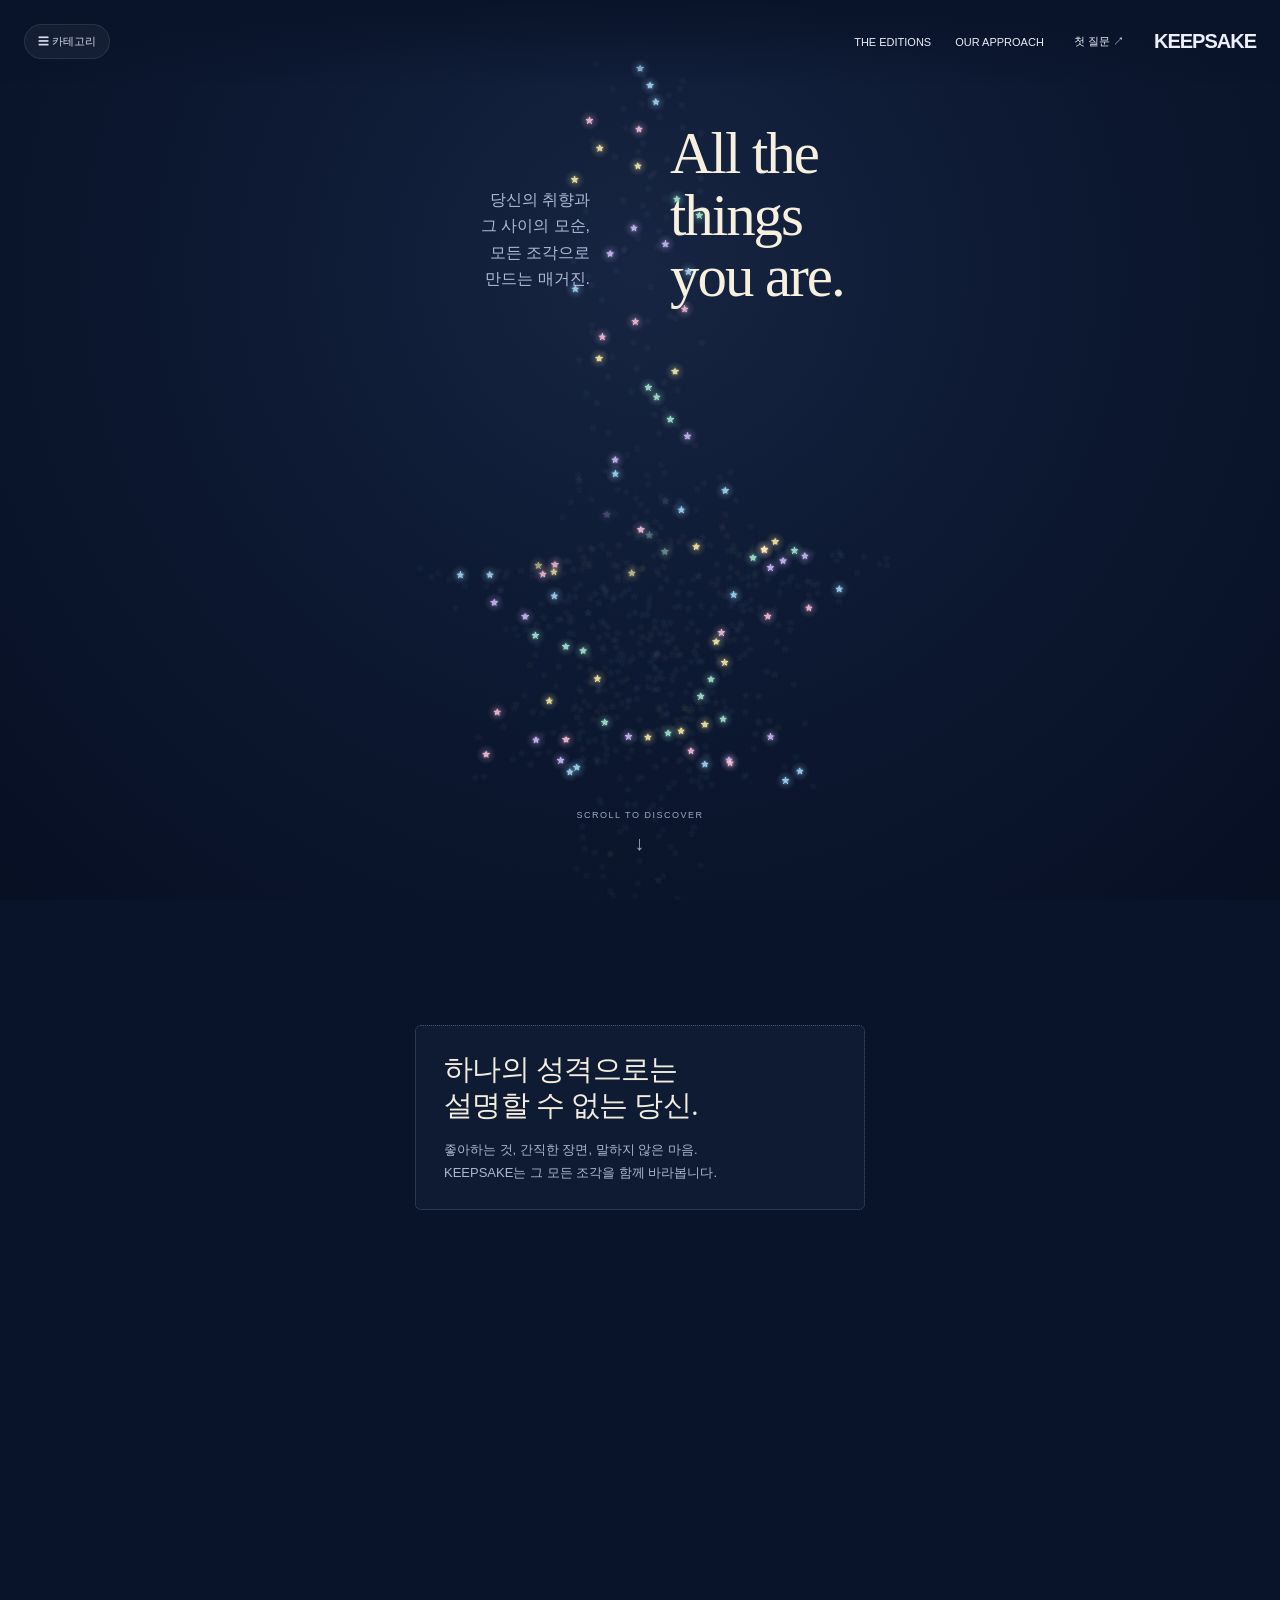
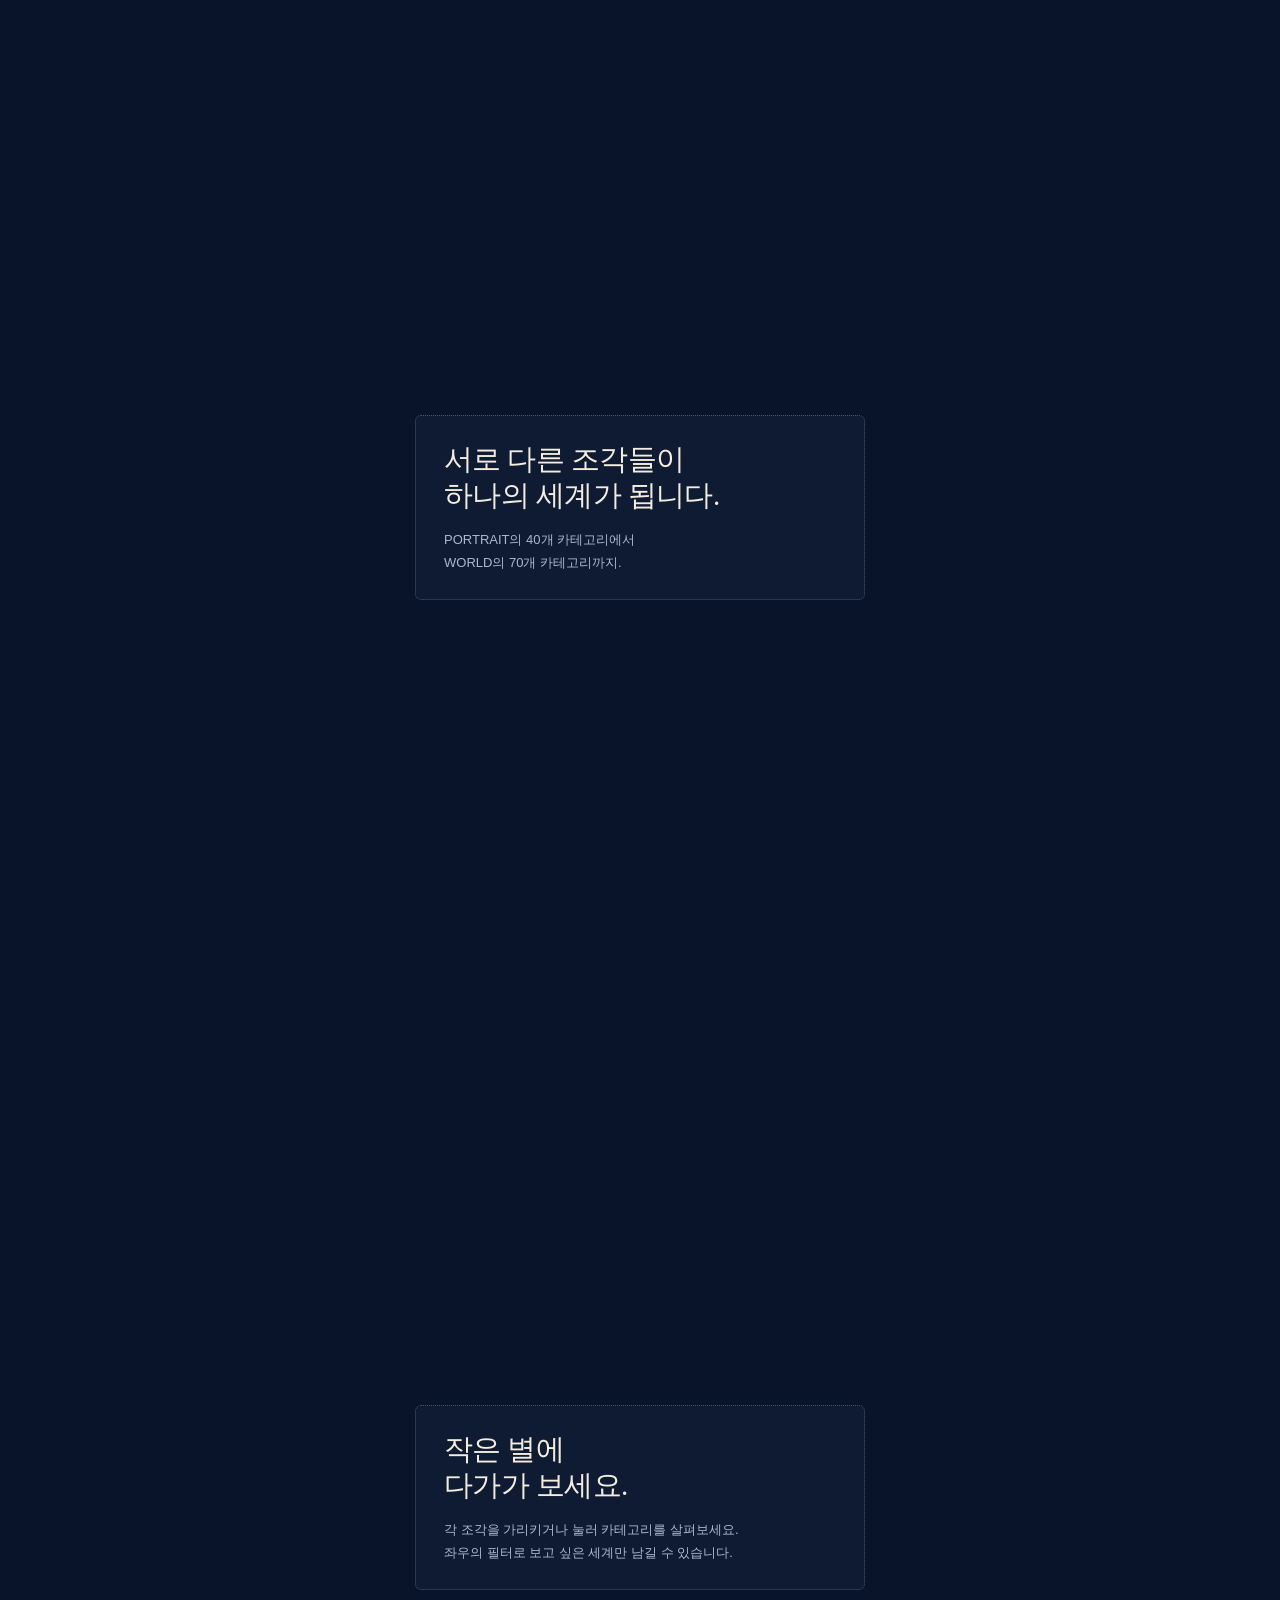
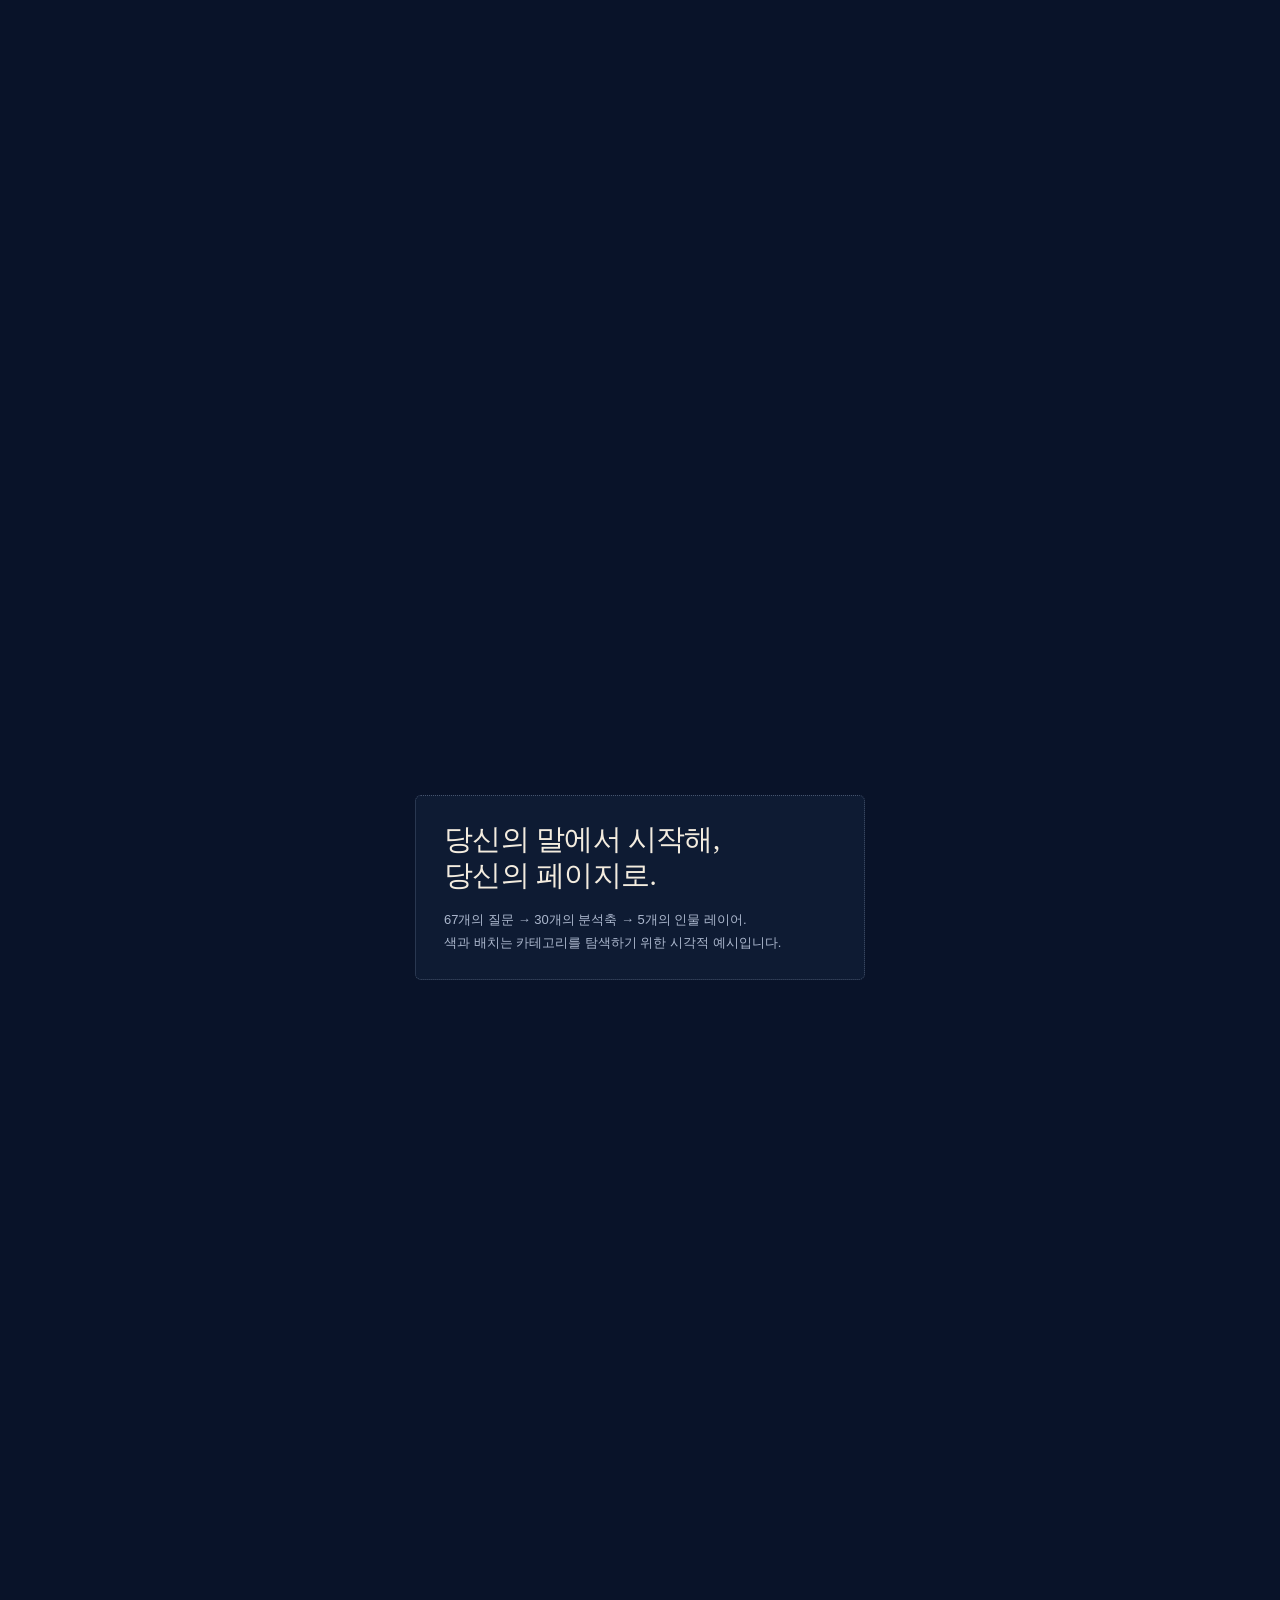
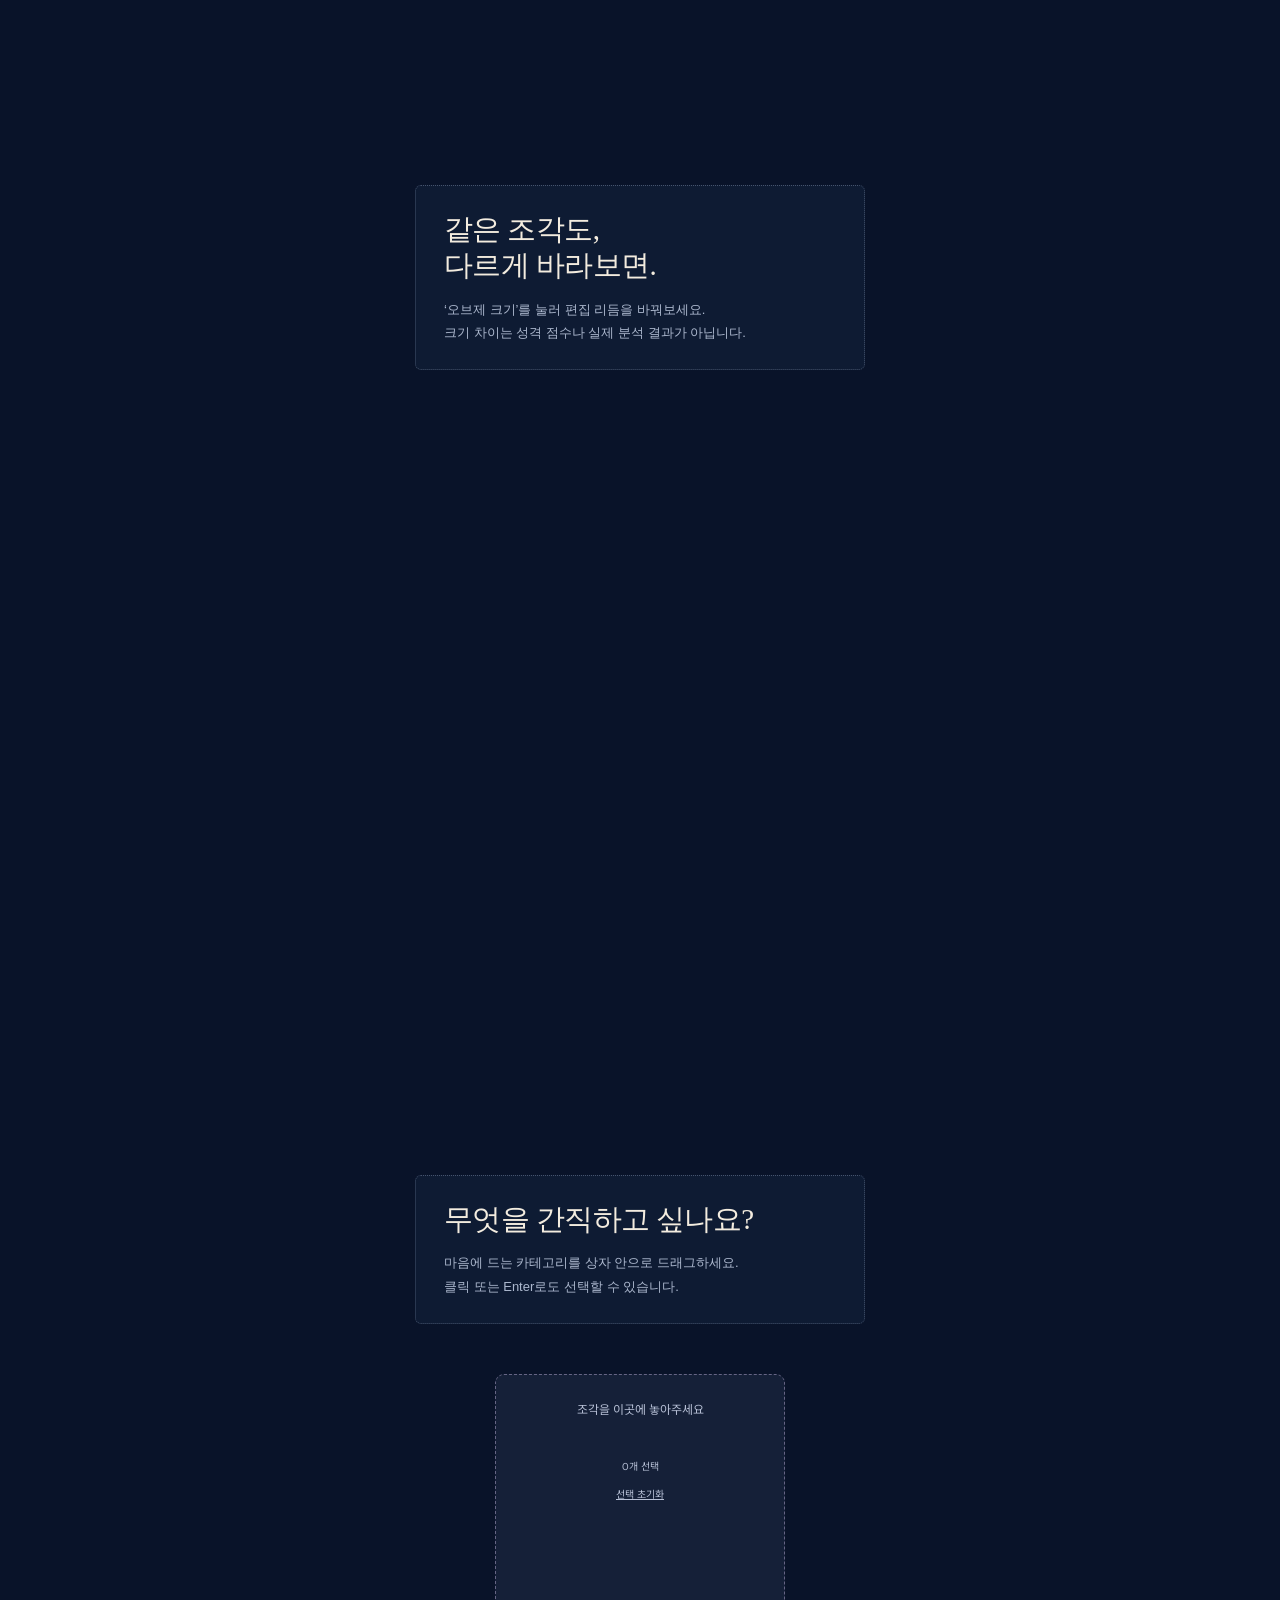
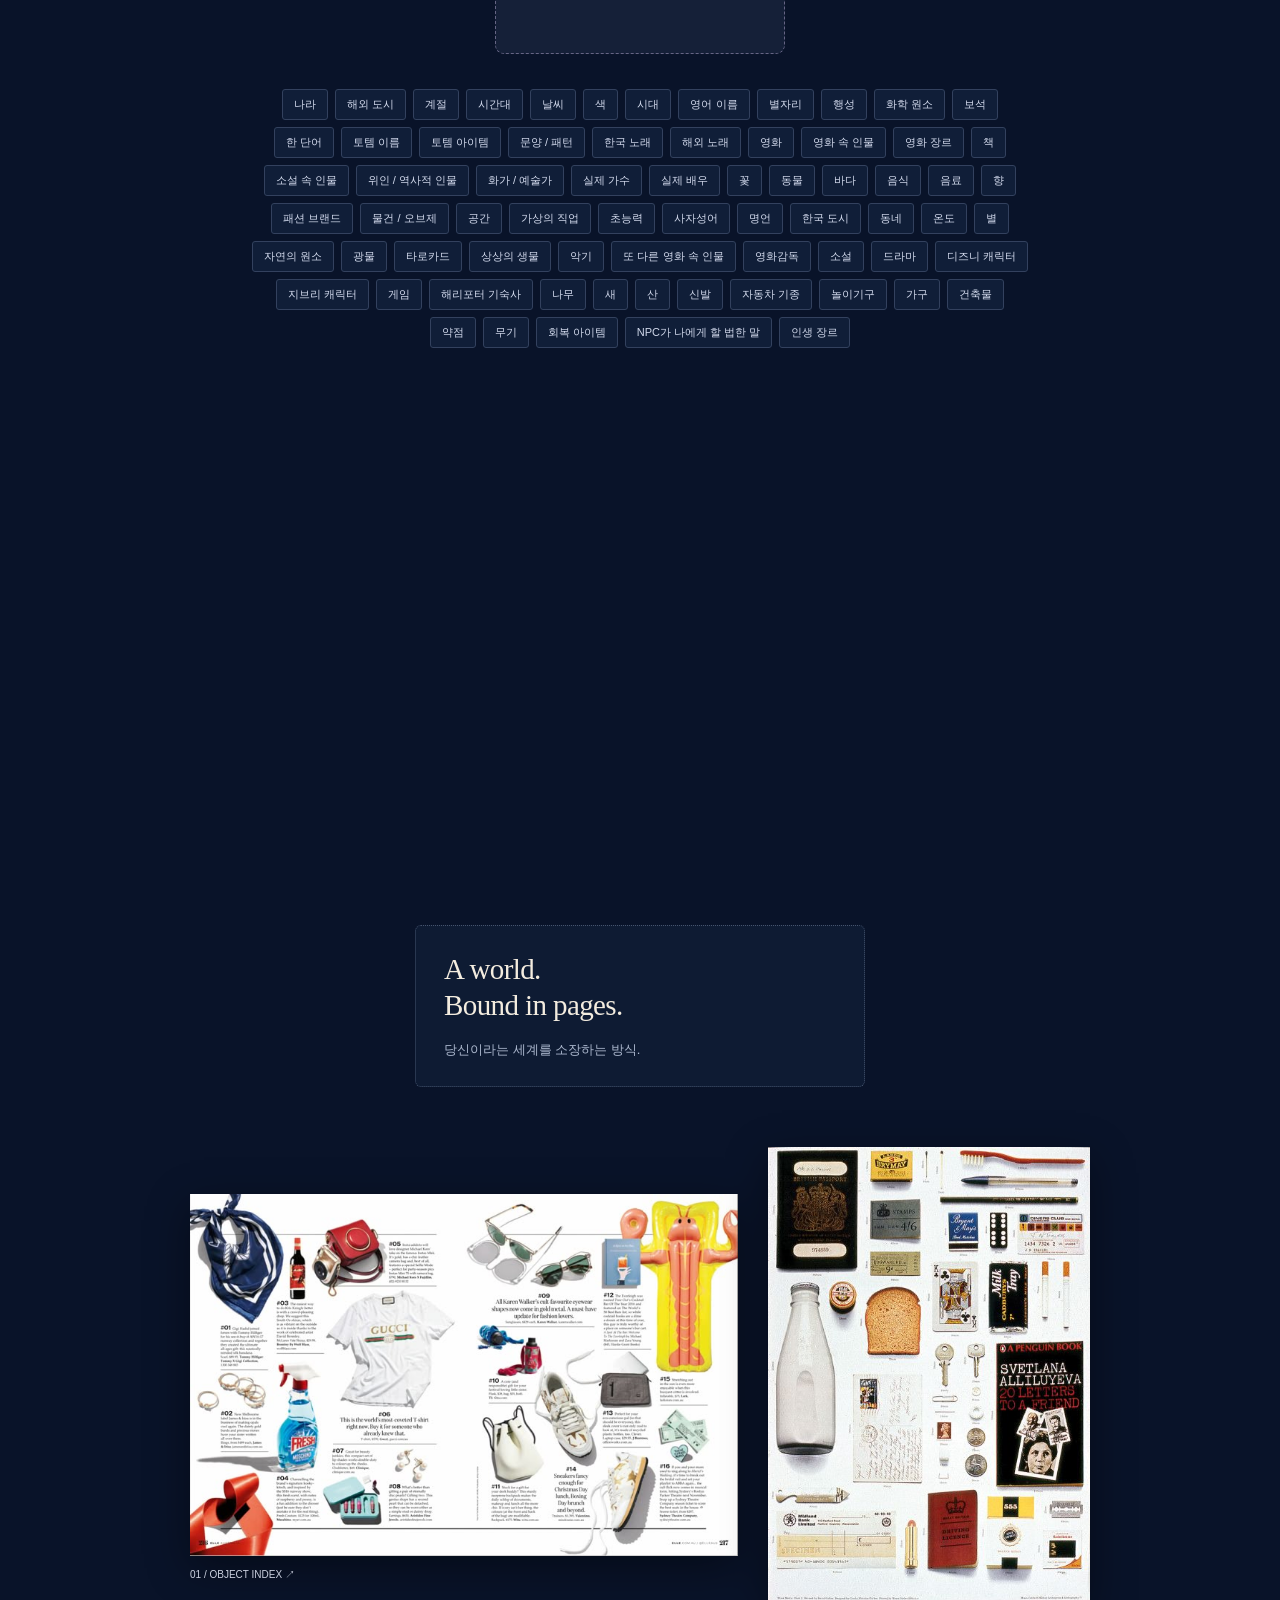
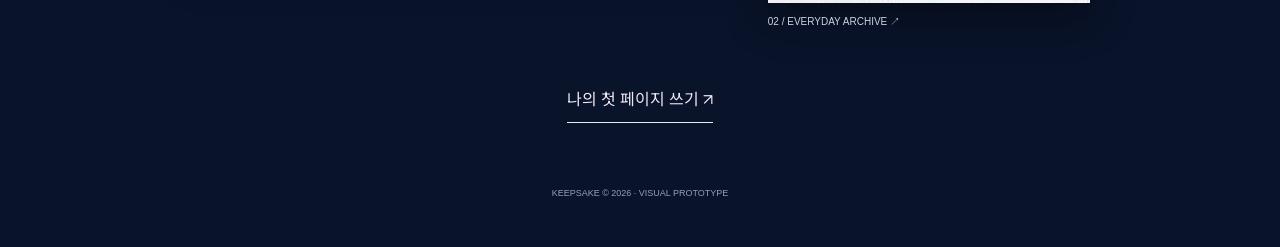
==== index.html @ 102f48be "Restore size toggle for compact star silhouettes" ====
<!doctype html><html lang="ko"><head><meta charset="utf-8"><meta name="viewport" content="width=device-width,initial-scale=1"><title>KEEPSAKE — All the things you are.</title><meta name="description" content="70개의 카테고리, 당신이라는 하나의 세계. KEEPSAKE 개인 매거진."><link rel="stylesheet" href="style.css"><link rel="stylesheet" href="spread.css"><link rel="stylesheet" href="home.css"><link rel="stylesheet" href="archive-menu.css?v=1"><link rel="stylesheet" href="packaging.css?v=demo5"><link rel="stylesheet" href="night-sky.css?v=pastel-space2"></head><body><a class="skip" href="#main">본문으로 이동</a>
<canvas id="world-canvas" aria-label="스크롤에 따라 재배열되는 KEEPSAKE 카테고리 시각화" tabindex="0"></canvas>
<header class="world-nav"><button id="archive-open" aria-haspopup="dialog">☰ 카테고리</button><nav aria-label="메인"><a href="#editions">THE EDITIONS</a><a href="#about">OUR APPROACH</a><button data-question>첫 질문 ↗</button><a class="wordmark" href="#main">KEEPSAKE</a></nav></header>
<main id="main" class="world-story">
<section class="story-step world-intro"><div class="intro-pair"><p>당신의 취향과<br>그 사이의 모순,<br>모든 조각으로<br>만드는 매거진.</p><h1>All the<br>things<br>you are.</h1></div><a href="#about" class="scroll-cue">SCROLL TO DISCOVER <span>↓</span></a></section>
<section id="about" class="story-step"><div class="story-copy"><h2>하나의 성격으로는<br>설명할 수 없는 당신.</h2><p>좋아하는 것, 간직한 장면, 말하지 않은 마음.<br>KEEPSAKE는 그 모든 조각을 함께 바라봅니다.</p></div></section>
<section class="story-step"><div class="story-copy"><h2>서로 다른 조각들이<br>하나의 세계가 됩니다.</h2><p>PORTRAIT의 40개 카테고리에서<br>WORLD의 70개 카테고리까지.</p></div></section>
<section class="story-step"><div class="story-copy"><h2>작은 별에<br>다가가 보세요.</h2><p>각 조각을 가리키거나 눌러 카테고리를 살펴보세요.<br>좌우의 필터로 보고 싶은 세계만 남길 수 있습니다.</p></div></section>
<section class="story-step"><div class="story-copy"><h2>당신의 말에서 시작해,<br>당신의 페이지로.</h2><p>67개의 질문 → 30개의 분석축 → 5개의 인물 레이어.<br>색과 배치는 카테고리를 탐색하기 위한 시각적 예시입니다.</p></div></section>
<section class="story-step"><div class="story-copy"><h2>같은 조각도,<br>다르게 바라보면.</h2><p>‘오브제 크기’를 눌러 편집 리듬을 바꿔보세요.<br>크기 차이는 성격 점수나 실제 분석 결과가 아닙니다.</p></div></section>
<section class="story-step selection-step"><div class="story-copy"><h2>무엇을 간직하고 싶나요?</h2><p>마음에 드는 카테고리를 상자 안으로 드래그하세요.<br>클릭 또는 Enter로도 선택할 수 있습니다.</p></div><div id="keep-zone" tabindex="0" aria-label="간직할 카테고리"><span>조각을 이곳에 놓아주세요</span><div id="kept-items"></div><small id="keep-count" aria-live="polite">0개 선택</small><button id="clear-kept">선택 초기화</button></div><div id="category-chips" aria-label="전체 카테고리 선택"></div></section>
<section class="story-step edition-step" id="editions"><div class="story-copy"><h2>A world.<br>Bound in pages.</h2><p>당신이라는 세계를 소장하는 방식.</p></div><div class="world-editions"><a href="spread.html"><img src="assets/reference-spread.jpg" alt="Object Index 양면 매거진"><span>01 / OBJECT INDEX ↗</span></a><a href="spread.html#single"><img src="assets/reference-page.jpg" alt="Everyday Archive 단면 매거진"><span>02 / EVERYDAY ARCHIVE ↗</span></a></div><button class="world-cta" data-question>나의 첫 페이지 쓰기 ↗</button><p class="world-foot">KEEPSAKE © 2026 · VISUAL PROTOTYPE</p></section>
</main>
<aside class="world-legend left"><label><input id="scale-dots" type="checkbox"> 오브제 크기</label><label><input type="checkbox" data-tier="PORTRAIT" checked><i style="--ink:#8181ef"></i> PORTRAIT <span>40</span></label><details><summary>이 세계에 대하여</summary><p>기존 70개 카테고리를 그대로 사용한 탐색 화면입니다. 별들은 카테고리의 시각적 조각이며, 실제 분석 결과나 사용자 통계가 아닙니다. 선택은 이 브라우저에만 저장됩니다.</p></details></aside>
<aside class="world-legend right"><label><input type="checkbox" data-tier="WORLD" checked><i style="--ink:#eab632"></i> WORLD 확장 <span>30</span></label><button id="reset-filters">전체 보기 ↺</button></aside>
<div id="particle-tip" role="status" hidden></div><div class="world-progress" aria-hidden="true"></div>
<dialog id="archive-menu" aria-label="Your personal archive 메뉴"><button id="archive-close" aria-label="메뉴 닫기">×</button><p class="archive-eyebrow">YOUR PERSONAL ARCHIVE</p><nav aria-label="아카이브 메뉴"><a href="#main"><span>The beginning</span><em>01</em></a><button id="menu-question"><span>Your 67 fragments<small class="menu-sample-note">예시 3개</small></span><em>02</em></button><a href="#editions"><span>A little preview</span><em>03</em></a><button data-archive-info="keepsakes"><span>The keepsakes</span><em>04</em></button><button data-archive-info="wrapping"><span>The wrapping</span><em>05</em></button></nav><div class="archive-footer">당신의 이야기는, 당신에게만.<small>VISUAL DEMO · 실제 AI 분석 및 금전 결제 없음</small><button id="index-open" aria-haspopup="dialog">70개 도감 카테고리 보기 ↗</button></div></dialog><dialog id="archive-info" aria-labelledby="archive-info-title"><button id="archive-info-close" aria-label="안내 닫기">×</button><p class="archive-eyebrow">YOUR PERSONAL ARCHIVE</p><h2 id="archive-info-title"></h2><div id="archive-info-body"></div></dialog><dialog id="category-index" aria-labelledby="index-title"><header><div><small>A PERSONAL OBJECT INDEX</small><h2 id="index-title">70 things.<br>A whole world.</h2></div><button id="index-close" aria-label="카테고리 닫기">×</button></header><label for="category-search">카테고리 검색</label><input id="category-search" type="search" placeholder="이름으로 찾아보기"><p id="category-result" aria-live="polite"></p><div id="category-list"></div></dialog>
<dialog id="reader" aria-labelledby="reader-title"><div class="reader-bar"><div><span id="reader-title"></span><span class="reader-sample">DESIGN SAMPLE</span></div><button class="close" data-close="reader" aria-label="매거진 닫기">닫기 ×</button></div><div class="reader-tabs" role="tablist" aria-label="매거진 페이지"><button role="tab" data-page="0">COVER</button><button role="tab" data-page="1">01 / IDENTITY</button><button role="tab" data-page="2">02–03 / OBJECTS</button><button role="tab" data-page="3">04 / EDITORIAL</button></div><div class="reader-content" id="reader-content"></div><div class="reader-controls"><button id="prev-page" aria-label="이전 페이지">← 이전</button><span id="page-count" aria-live="polite"></span><button id="next-page" aria-label="다음 페이지">다음 →</button></div><details class="identity-details"><summary>이 에디션의 시각적 정체성</summary><div id="identity-details"></div></details></dialog>
<dialog id="question" aria-labelledby="question-title"><div class="reader-bar"><a class="brand" href="#">KEEPSAKE®</a><button class="close" data-close="question">닫기 ×</button></div><div class="question-body"><span class="section-label">CHAPTER 01 — 욕망과 발견 <span class="question-count">01 / 67</span></span><div class="progress"><span></span></div><span class="question-number">Q.01</span><h2 id="question-title">보고 싶지만 어떤 이유로든 끝내 못 보고 있는 영화가 있나요? 왜 못 보고 있나요?</h2><p>정답은 없어요. 짧게, 떠오르는 대로 적어주세요.</p><label for="answer" class="sr-only">첫 번째 질문의 답변</label><textarea id="answer" maxlength="60" placeholder="여기에 당신의 이야기를 적어주세요." rows="3"></textarea><div class="answer-meta"><span id="save-status" role="status">이 브라우저에만 저장됩니다</span><span id="char-count">0 / 60</span></div><div class="question-actions"><button class="text-button" id="clear-answer">답변 지우기</button><button class="solid" id="save-answer">이 문장 남겨두기 <span>↗</span></button></div><p class="question-footnote">첫 질문 화면의 시각적 프로토타입입니다.<br>전체 질문 진행과 AI 분석은 다음 단계에 연결됩니다.</p></div></dialog>
<script type="module" src="app.js?v=demo3"></script><script type="module" src="home.js?v=star-size2"></script><script type="module" src="archive-menu.js?v=demo5"></script></body></html>
---- style.css ----
@import url('https://fonts.googleapis.com/css2?family=DM+Sans:wght@400;500;600;700&family=Noto+Sans+KR:wght@400;500;600;700;900&display=swap');
:root{--blue:#a8d8f4;--ink:#141414;--paper:#fafaf7;--line:#141414;--sans:'DM Sans','Noto Sans KR',sans-serif}*{box-sizing:border-box}html{scroll-behavior:smooth;scroll-padding-top:80px}body{margin:0;background:var(--paper);color:var(--ink);font-family:var(--sans);-webkit-font-smoothing:antialiased}button,a{-webkit-tap-highlight-color:transparent}button,input,textarea{font:inherit}button{cursor:pointer;color:inherit}a{color:inherit;text-decoration:none}button{border:0;background:none}button:focus-visible,a:focus-visible,textarea:focus-visible,summary:focus-visible{outline:3px solid #0872cd;outline-offset:5px}::selection{background:#181818;color:var(--blue)}.skip{position:fixed;top:-100px;z-index:100;background:white;padding:12px}.skip:focus{top:10px}.nav{height:78px;padding:0 3.6%;display:flex;align-items:center;justify-content:space-between;background:var(--paper);border-bottom:1px solid var(--ink)}.brand{font-size:24px;letter-spacing:-1.5px;font-weight:700}.brand span{font-size:12px;vertical-align:top;margin-left:3px}.nav nav{display:flex;gap:36px;font-size:11px;font-weight:600;letter-spacing:.5px}.nav nav span{font-size:9px;vertical-align:super;margin-left:3px}.nav a:hover,.start-link:hover{text-decoration:underline;text-underline-offset:5px}.start-link{font-size:12px;font-weight:600}.start-link span{font-size:21px;margin-left:18px}.hero{background:var(--blue);padding:24px 3.6% 0;overflow:hidden}.hero-meta,.hero-bottom{display:flex;justify-content:space-between;font-size:10px;letter-spacing:1px;font-weight:600}.hero h1{font-family:Arial,Helvetica,sans-serif;font-size:clamp(70px,15.7vw,260px);font-weight:900;line-height:.91;letter-spacing:-1.1vw;margin:22px 0 0;position:relative}.hero-star{font-size:5vw;display:inline-block;vertical-align:top;margin:9px 0 0 1vw;letter-spacing:0}.hero-stage{display:grid;grid-template-columns:40% 60%;min-height:480px;position:relative}.hero-message{padding:52px 0 44px;z-index:1}.eyebrow{font-size:11px;font-weight:500;letter-spacing:.2px}.hero-message h2{font-size:clamp(40px,4.6vw,75px);line-height:1.01;letter-spacing:-3px;margin:23px 0 23px;font-weight:500}.hero-message h2 em,.section-heading h2 em{font-family:Georgia,serif;font-weight:400}.hero-message p{font-size:13px;line-height:1.9;margin-bottom:25px}.solid{background:var(--ink);color:white;display:inline-flex;gap:45px;align-items:center;justify-content:space-between;padding:17px 21px;font-size:12px;transition:background .2s,transform .2s}.solid:hover{background:#333;transform:translateY(-2px)}.solid span{font-size:20px;line-height:1}.hero-message small{display:block;font-size:9px;margin-top:13px;opacity:.7}.assemblage{position:relative;min-height:480px}.hero-object{position:absolute}.hero-object svg{width:100%;height:100%;overflow:visible}.chrome{width:53%;height:65%;top:6%;left:-5%;transform:rotate(-13deg)}.flower{width:32%;height:65%;right:3%;top:7%;transform:rotate(12deg)}.book{width:37%;height:45%;left:32%;bottom:4%;transform:rotate(12deg)}.orange{width:25%;height:30%;left:0;bottom:7%;transform:rotate(8deg)}.orbit-word{font-size:9px;line-height:1.3;letter-spacing:1px;position:absolute;top:15px;left:43%}.object-caption{position:absolute;font-family:monospace;font-size:8px;letter-spacing:.4px}.oc1{top:58%;left:1%}.oc2{right:1%;bottom:17%;writing-mode:vertical-rl}.tiny-cross{position:absolute;font-size:22px;font-weight:400}.cross1{top:18%;left:40%}.cross2{bottom:3%;right:2%}.edition-stamp{position:absolute;right:1%;bottom:0%;border:1px solid var(--ink);width:112px;height:112px;display:flex;flex-direction:column;justify-content:center;align-items:center;transform:rotate(-10deg);border-radius:50%;font-size:11px;line-height:1.3}.edition-stamp strong{font-size:30px;letter-spacing:-2px}.edition-stamp span{font-size:6px;margin-top:4px}.hero-bottom{border-top:1px solid #14141455;padding:17px 0;align-items:center}.hero-bottom a{font-size:11px;letter-spacing:0}.hero-bottom a span{margin-left:35px}.intro{padding:100px 3.6%;display:grid;grid-template-columns:16% 40% 44%;border-bottom:1px solid var(--ink);align-items:start}.section-label{font-size:10px;font-weight:500;letter-spacing:1px}.intro h2{font-size:clamp(25px,3.15vw,50px);font-weight:500;line-height:1.4;letter-spacing:-2px;margin:0}.intro h2 span{color:#71716d}.intro-copy p{margin:0 0 24px;font-size:13px;line-height:1.9}.intro-copy .muted{color:#74746e;font-size:11px}.fine{font-size:9px;color:#777}.editions{padding:80px 3.6% 60px}.section-heading{display:flex;justify-content:space-between;align-items:end;margin-bottom:45px}.section-heading h2{font-size:clamp(42px,5.3vw,80px);font-weight:500;letter-spacing:-3px;line-height:1.02;margin:22px 0 0}.edition-note{font-size:9px;letter-spacing:.5px}.edition-note p{font-size:11px;line-height:1.8;letter-spacing:0;margin:14px 0 0}.dot{display:inline-block;width:6px;height:6px;border-radius:50%;background:var(--ink);margin-right:7px}.edition-grid{display:grid;grid-template-columns:1fr 1fr 1fr;gap:28px}.edition-card{text-align:left;padding:0;min-width:0}.mini-mag{aspect-ratio:.72;position:relative;padding:20px;overflow:hidden;transition:transform .3s;box-shadow:0 3px 6px #00000008;border:1px solid #ccc}.edition-card:hover .mini-mag{transform:translateY(-7px)}.mini-top{display:flex;justify-content:space-between;font-family:monospace;font-size:7px;letter-spacing:.5px}.mini-bottom{position:absolute;bottom:15px;left:20px;right:20px;font-size:6px;letter-spacing:.6px;border-top:1px solid;padding-top:10px;display:flex;justify-content:space-between;align-items:center}.mini-bottom span{font-size:17px}.collector{background:#f5f5ef}.collector h3{font-family:Georgia,serif;font-size:clamp(22px,3vw,50px);line-height:1.02;font-weight:400;letter-spacing:-1.5px;margin:22px 0 0}.collector h3 i{font-weight:400}.mini-objects{position:absolute;top:27%;bottom:12%;left:10%;right:8%;display:grid;grid-template-columns:1fr 1fr;grid-template-rows:1fr 1fr;gap:3px}.mini-objects>div{min-height:0;min-width:0}.mini-objects svg{width:100%;height:100%}.mini-objects>div:first-child{transform:rotate(-12deg)}.mini-objects>div:nth-child(2){transform:rotate(25deg)}.mini-objects>div:nth-child(3){transform:scale(.85)}.mini-objects>div:nth-child(4){transform:rotate(8deg)}.explorer{background:var(--blue);border-color:var(--blue)}.explorer h3{font-family:Arial,sans-serif;letter-spacing:-.48vw;font-size:clamp(55px,7.7vw,115px);line-height:.8;font-weight:900;margin:38px 0 0;position:relative;z-index:1}.explorer h3 i{font-weight:900;color:transparent;-webkit-text-stroke:1px #111}.explorer-knot{position:absolute;width:69%;height:58%;right:-7%;top:23%;transform:rotate(25deg);z-index:2;pointer-events:none}.explorer-knot svg{width:100%;height:100%}.vertical-note{writing-mode:vertical-rl;position:absolute;right:14px;top:15%;font-size:7px}.observer{background:#191b1b;color:#f7f7f2;border-color:#191b1b}.observer-window{width:65%;height:42%;background:#dddcd4;position:absolute;top:20%;left:17%;overflow:hidden}.observer-window>div{width:85%;height:95%;margin:12% auto 0;filter:grayscale(1)}.observer-window svg{width:100%;height:100%}.observer h3{position:absolute;bottom:18%;left:20px;font-family:Georgia,serif;font-weight:400;font-size:clamp(25px,3.5vw,55px);line-height:1.04;letter-spacing:-1.2px;margin:0}.observer-note{font-size:7px;position:absolute;right:20px;bottom:20%;line-height:1.7}.edition-info{display:flex;justify-content:space-between;border-bottom:1px solid;padding:20px 0 13px;font-size:10px;font-weight:600;gap:4px}.edition-info b{font-size:17px;margin-left:10px}.edition-card>p{font-size:11px;color:#6b6b66;margin-top:12px}.sample-disclaimer{text-align:right;font-size:9px;color:#777;margin:30px 0 0}.process{background:#eaeae5;padding:60px 3.6%;display:grid;grid-template-columns:16% 28% 56%;border-top:1px solid;border-bottom:1px solid}.process h2{font-weight:500;font-size:3.1vw;line-height:1.08;margin:0;letter-spacing:-2px}.steps{display:grid;grid-template-columns:repeat(3,1fr);gap:20px}.steps article>span{font-family:Georgia;font-size:25px;font-style:italic}.steps h3{font-size:15px;letter-spacing:-.5px;margin:24px 0 12px}.steps p{font-size:10px;line-height:1.8;color:#666}.closing{padding:80px 3.6%;background:var(--blue);position:relative;overflow:hidden}.closing h2{font-size:clamp(30px,4.2vw,65px);font-weight:500;letter-spacing:-2px;line-height:1.3;margin:28px 0}.closing-mark{position:absolute;right:7%;top:10px;font-size:clamp(200px,33vw,500px);font-family:Georgia;font-style:italic;letter-spacing:-35px;line-height:1;pointer-events:none}footer{padding:28px 3.6%;display:flex;justify-content:space-between;align-items:center}footer>span,footer>a:last-child{font-size:8px;letter-spacing:.4px}dialog{padding:0;border:1px solid #111;color:var(--ink);background:#efefeb;max-width:1400px;width:94vw;max-height:94dvh}dialog::backdrop{background:#000b;backdrop-filter:blur(5px)}body:has(dialog[open]){overflow:hidden}.reader-bar{display:flex;justify-content:space-between;align-items:center;padding:17px 24px;border-bottom:1px solid;background:#fafaf7;font-size:12px;position:sticky;top:0;z-index:5}.reader-sample{font-size:8px;margin-left:20px;color:#777}.close{font-size:13px;padding:5px}.reader-tabs{display:flex;justify-content:center;gap:25px;padding:12px;border-bottom:1px solid #bbb}.reader-tabs button{font-size:10px;padding:10px 5px;border-bottom:2px solid transparent}.reader-tabs [aria-selected=true]{border-color:#111}.reader-content{padding:32px;min-height:380px;display:flex;justify-content:center;align-items:center}.reader-controls{display:flex;justify-content:space-between;max-width:800px;margin:auto;padding:4px 25px 24px;font-size:11px}.reader-controls button{font-size:12px}.reader-controls button:disabled{opacity:.3;cursor:default}.identity-details{padding:18px 24px;border-top:1px solid #bbb;font-size:11px}.identity-details summary{cursor:pointer}.identity-details>div{display:grid;grid-template-columns:repeat(3,1fr);gap:20px;line-height:1.8;margin-top:15px}.identity-details strong{display:block;font-size:10px}.sheet{width:min(100%,510px);aspect-ratio:3/4;position:relative;overflow:hidden;box-shadow:0 6px 20px #00000015;flex-shrink:0;background:#fafaf7;padding:30px}.sheet.spread{width:min(100%,1000px);aspect-ratio:3/2}.sheet .folio{position:absolute;bottom:20px;left:30px;right:30px;border-top:1px solid;padding-top:8px;display:flex;justify-content:space-between;font-size:7px;letter-spacing:1px}.sheet .running{font-size:8px;display:flex;justify-content:space-between;letter-spacing:1px}.sheet.cover{background:var(--blue);display:flex;align-items:flex-start;justify-content:space-between}.sheet.cover h2{font:500 30px var(--sans);margin:0;letter-spacing:-1.4px}.sheet.cover>span{position:absolute;bottom:30px;right:30px;font-size:60px;font-weight:500;letter-spacing:-3px}.sheet.cover.vertical h2{writing-mode:vertical-rl;font-size:56px}.cover-toggle{display:flex;justify-content:center;gap:10px;margin-bottom:16px}.cover-toggle button{font-size:10px;border:1px solid;padding:8px 12px}.cover-toggle [aria-pressed=true]{background:#111;color:white}.cover-wrap{width:min(100%,510px)}.sheet.collector{background:#f7f7f0}.sheet.collector .identity-title{font:400 clamp(35px,5vw,70px)/.95 Georgia,serif;letter-spacing:-3px;margin:40px 0 0}.sheet.collector .identity-object{height:45%;width:70%;margin:0 auto}.sheet .identity-object svg{width:100%;height:100%}.sheet .intro-text{font-size:11px;line-height:1.9;max-width:260px}.sheet.explorer{background:var(--blue)}.sheet.explorer .identity-title{font:900 clamp(50px,8vw,110px)/.82 Arial;letter-spacing:-6px;margin:45px 0 0;position:relative;z-index:1}.sheet.explorer .identity-object{height:55%;width:70%;position:absolute;right:-15%;top:20%;transform:rotate(25deg)}.sheet.explorer .intro-text{position:absolute;bottom:13%;width:60%;font-size:11px}.sheet.observer{background:#1b1d1d;color:#fafaf7}.sheet.observer .identity-title{font:400 clamp(30px,4vw,55px)/1.1 Georgia;letter-spacing:-1px;margin:35px 0}.sheet.observer .identity-object{height:39%;width:46%;margin:20px 0 25px 37%;filter:grayscale(1);background:#d3d5d0}.sheet.observer .intro-text{font-size:10px;width:60%}.object-layout{height:83%;position:relative;margin-top:18px}.specimen{position:absolute;margin:0;display:flex;flex-direction:column;align-items:center}.specimen svg{width:100%;height:calc(100% - 35px);min-height:0}.specimen figcaption{font-size:8px;line-height:1.5;align-self:start}.specimen figcaption b{display:block;font-size:9px}.spread.collector .specimen:nth-child(1){left:0;top:0;width:23%;height:94%}.spread.collector .specimen:nth-child(2){left:26%;top:0;width:22%;height:45%}.spread.collector .specimen:nth-child(3){left:30%;top:50%;width:20%;height:45%}.spread.collector .specimen:nth-child(4){left:57%;top:0;width:25%;height:60%}.spread.collector .specimen:nth-child(5){left:57%;top:63%;width:32%;height:32%}.spread.collector .object-layout:after{content:'';position:absolute;left:50%;top:-40px;bottom:-30px;border-left:1px solid #0000000e}.spread.explorer .specimen:nth-child(1){left:30%;top:-10%;width:65%;height:110%;transform:rotate(20deg)}.spread.explorer .specimen:nth-child(2){left:1%;top:40%;width:23%;height:52%;transform:rotate(-20deg)}.spread.explorer .specimen:nth-child(n+3){display:none}.spread.explorer .object-layout:before{content:'NO\A FIXED\A FORM.';white-space:pre;position:absolute;left:0;top:0;font:900 clamp(40px,8vw,120px)/.82 Arial;letter-spacing:-6px;color:transparent;-webkit-text-stroke:1px #111}.spread.observer .specimen:nth-child(1){left:8%;top:6%;width:28%;height:78%;filter:grayscale(1)}.spread.observer .specimen:nth-child(2){left:66%;top:52%;width:20%;height:38%;filter:grayscale(1)}.spread.observer .specimen:nth-child(n+3){display:none}.spread.observer .object-layout:after{content:'A pause\A is a place, too.';white-space:pre;position:absolute;left:55%;top:10%;font:italic 28px/1.3 Georgia}.editorial-title{font:400 44px/1 Georgia;margin:35px 0}.editorial-item{display:grid;grid-template-columns:35px 1fr;border-top:1px solid;padding:18px 0}.editorial-item>span{font-size:11px}.editorial-item h3{font-size:17px;margin:4px 0 8px;font-weight:500}.editorial-item small{font-size:8px;letter-spacing:1px}.editorial-item p{font-size:10px;line-height:1.8;margin:0;max-width:320px}.explorer .editorial-title{font-family:Arial;font-weight:900;font-size:60px;letter-spacing:-4px}.observer .editorial-item{padding:24px 0;border-color:#ffffff33}.observer .editorial-title{font-style:italic;font-size:38px}.prototype-note{font-size:8px;line-height:1.6;color:#777}.sheet.observer .prototype-note{color:#aaa}.question-body{max-width:780px;padding:65px 35px;margin:auto}.question-body>.section-label{display:block}.question-count{float:right}.progress{height:2px;background:#ccc;margin:18px 0 35px}.progress span{display:block;width:1.49%;height:2px;background:#111}.question-number{font:italic 40px Georgia}.question-body h2{font-weight:500;font-size:clamp(22px,3vw,35px);line-height:1.6;letter-spacing:-1px;margin:20px 0}.question-body>p{font-size:12px;color:#777}.question-body textarea{display:block;width:100%;border:0;border-bottom:1px solid;background:transparent;resize:vertical;padding:22px 0;font-size:18px;line-height:1.8;border-radius:0;outline-offset:5px;margin-top:30px}.question-body textarea::placeholder{color:#aaa;font-size:15px}.answer-meta{display:flex;justify-content:space-between;font-size:10px;margin-top:12px;color:#666}.question-actions{display:flex;justify-content:space-between;align-items:center;margin-top:30px}.text-button{font-size:11px;text-decoration:underline;text-underline-offset:4px}.question-body .question-footnote{font-size:10px;line-height:1.8;margin-top:40px}.sr-only{position:absolute;width:1px;height:1px;overflow:hidden;clip:rect(0,0,0,0)}
@media(min-width:1600px){.hero-stage{max-height:650px}.assemblage{height:600px}.hero-message{padding-top:70px}.hero-message p{font-size:16px}}
@media(max-width:850px){.nav{height:65px}.nav nav{gap:15px;font-size:9px}.nav nav a:last-child{display:none}.brand{font-size:21px}.hero-stage{grid-template-columns:45% 55%;min-height:410px}.assemblage{min-height:410px}.hero-message{padding-top:35px}.hero-message h2{letter-spacing:-2px;font-size:42px}.hero-message p{font-size:11px}.edition-stamp{width:85px;height:85px}.edition-stamp strong{font-size:25px}.intro{grid-template-columns:1fr 1.5fr;gap:30px;padding-top:65px;padding-bottom:65px}.intro>.section-label{grid-column:1/-1}.intro h2{font-size:32px}.intro-copy p{font-size:11px}.edition-grid{gap:15px}.mini-mag{padding:12px}.mini-top{font-size:5px}.mini-bottom{left:12px;right:12px;font-size:5px}.collector h3{margin-top:18px}.explorer h3{margin-top:30px}.observer h3{left:12px;bottom:20%}.observer-note{display:none}.edition-info{font-size:8px}.edition-info b{margin-left:3px}.edition-card>p{font-size:9px}.process{grid-template-columns:1fr 2fr;gap:30px}.process>.section-label{grid-column:1/-1}.process h2{font-size:35px}.steps{gap:12px}.steps h3{font-size:13px}.steps p{font-size:9px}}
@media(max-width:580px){.nav{padding:0 5%}.nav nav{display:none}.hero{padding:20px 5% 0}.hero-meta{font-size:6px;letter-spacing:.5px}.hero h1{font-size:16vw;letter-spacing:-1.25vw;margin-top:20px}.hero-stage{display:flex;flex-direction:column;min-height:0}.hero-message{padding:30px 0 0}.hero-message h2{font-size:51px;line-height:1;letter-spacing:-2px;margin:19px 0}.hero-message p{font-size:12px;line-height:1.8}.hero-message .eyebrow{font-size:10px}.hero-message .solid{padding:15px 18px}.assemblage{height:330px;min-height:330px;margin-top:5px}.hero-bottom{font-size:6px;letter-spacing:.3px;gap:15px;padding:15px 0}.hero-bottom a{font-size:9px;white-space:nowrap}.hero-bottom a span{margin-left:8px}.chrome{width:50%;top:2%}.flower{top:-8%;height:65%}.book{bottom:9%}.orange{bottom:10%}.edition-stamp{right:0;bottom:5%;width:75px;height:75px;font-size:9px}.edition-stamp strong{font-size:23px}.edition-stamp span{font-size:5px}.orbit-word{font-size:7px;left:46%;top:7%}.object-caption{font-size:6px}.intro{padding:50px 5%;display:block}.intro h2{font-size:34px;margin:25px 0}.intro-copy p{font-size:12px}.intro-copy .muted{font-size:11px}.fine{font-size:9px}.editions{padding:50px 5%}.section-heading{display:block;margin-bottom:30px}.section-heading h2{font-size:50px;letter-spacing:-2px}.edition-note{margin-top:25px}.edition-note p{font-size:11px}.edition-grid{grid-template-columns:1fr;gap:36px}.mini-mag{padding:23px;aspect-ratio:.76}.mini-top{font-size:7px}.collector h3{font-size:43px;margin-top:25px}.explorer h3{font-size:98px;letter-spacing:-6px;margin-top:40px}.mini-bottom{left:23px;right:23px;font-size:6px;bottom:20px}.observer h3{font-size:47px;left:23px}.observer-note{display:block;font-size:8px}.edition-info{font-size:11px;padding:18px 0 12px}.edition-card>p{font-size:12px}.sample-disclaimer{text-align:left;line-height:1.7}.process{padding:45px 5%;display:block}.process h2{font-size:46px;margin:25px 0 35px}.steps{display:block}.steps article{border-top:1px solid #bbb;padding:18px 0;display:grid;grid-template-columns:40px 1fr}.steps article>span{grid-row:1/3}.steps h3{font-size:19px;margin:0 0 8px}.steps p{font-size:12px;margin:0}.closing{padding:50px 5%}.closing h2{font-size:33px;letter-spacing:-1.5px;position:relative;z-index:1}.closing-mark{font-size:220px;right:3%;top:115px;opacity:.12;letter-spacing:-25px}footer{padding:25px 5%;flex-wrap:wrap;gap:20px}footer>span{font-size:7px}footer>a:last-child{width:100%}dialog{width:100%;max-width:100%;height:100dvh;max-height:100dvh;border:0}.reader-bar{padding:15px;font-size:10px}.reader-sample{display:none}.reader-tabs{gap:9px;justify-content:space-between;padding:10px}.reader-tabs button{font-size:8px}.reader-content{padding:18px 12px;min-height:320px}.sheet{padding:20px}.sheet .folio{left:20px;right:20px;bottom:13px;font-size:6px}.sheet .running{font-size:6px}.sheet .intro-text{font-size:9px}.sheet.collector .identity-title{font-size:42px;margin-top:30px;letter-spacing:-2px}.sheet.explorer .identity-title{font-size:70px;letter-spacing:-4px;margin-top:30px}.sheet.explorer .intro-text{font-size:9px}.sheet.observer .identity-title{font-size:36px;margin-top:24px}.sheet.observer .intro-text{font-size:8px}.sheet.spread{aspect-ratio:1.18}.specimen figcaption{font-size:6px}.specimen figcaption b{font-size:7px}.spread.observer .object-layout:after{font-size:19px;left:51%}.spread.explorer .object-layout:before{font-size:45px;letter-spacing:-3px}.identity-details>div{grid-template-columns:1fr 1fr;gap:15px;font-size:10px}.editorial-title{font-size:33px;margin:25px 0}.editorial-item{padding:12px 0;grid-template-columns:25px 1fr}.editorial-item h3{font-size:14px}.editorial-item p{font-size:8px}.editorial-item small{font-size:6px}.explorer .editorial-title{font-size:43px}.observer .editorial-item{padding:15px 0}.prototype-note{font-size:6px}.question-body{padding:38px 24px}.question-body h2{font-size:25px}.question-number{font-size:34px}.question-body textarea{font-size:16px}}
.sheet .editorial-item h3{position:static;font:500 17px/1.5 var(--sans);letter-spacing:0;margin:4px 0 8px;color:inherit}
.hero h1{white-space:nowrap;font-size:15.1vw}.hero-star{position:absolute;right:0;top:0;font-size:3.1vw;margin:0}.hero-stage{margin-top:10px}
@media(max-width:580px){.hero h1{font-size:15.8vw}.hero-star{font-size:3vw;right:-1%;top:-10px}.sheet:has(.editorial-title){min-height:570px}.sheet .editorial-item h3{font-size:15px}.sheet .editorial-item p{font-size:10px}.sheet .prototype-note{font-size:8px}}
@media(prefers-reduced-motion:reduce){html{scroll-behavior:auto}*,*:before,*:after{transition:none!important;animation:none!important}}
---- spread.css ----
.photo-study{background:#e8e9e7}.study-nav{height:72px;padding:0 4%;display:flex;align-items:center;justify-content:space-between;border-bottom:1px solid #222;background:#fafaf7}.study-nav>span{font-size:10px;letter-spacing:1px}.study-nav>a:last-child{font-size:11px}.photo-study main{padding:0 4%}.study-heading{display:flex;align-items:flex-end;justify-content:space-between;padding:48px 0 35px}.study-heading h1{font-size:33px;line-height:1.35;letter-spacing:-1.6px;font-weight:500;margin:16px 0 0}.study-heading>p{font-size:11px;line-height:1.9;color:#666;margin:0}.spread-toolbar{display:flex;justify-content:space-between;align-items:center;border-top:1px solid #aaa;padding:13px 0;font-size:9px;letter-spacing:.6px}.spread-toolbar button{padding:8px 11px;font-size:10px}.spread-toolbar [aria-pressed=true]{background:#141414;color:#fff}.spread-viewport{overflow:auto;box-shadow:0 4px 15px #00000010;background:white;scrollbar-color:#444 #ddd}.photo-spread{container-type:inline-size;position:relative;aspect-ratio:1600/1060;width:100%;background:#fff;color:#111;isolation:isolate;font-family:var(--sans)}.photo-running{position:absolute;left:4%;right:4%;top:3.1%;display:flex;justify-content:space-between;border-bottom:1px solid #252525;padding-bottom:1.1%;font-size:.6cqw;letter-spacing:.11cqw}.spread-title{position:absolute;top:8.8%;left:5%;width:40%;z-index:2}.spread-title>span{font-size:.62cqw;letter-spacing:.15cqw}.spread-title h1{font:400 3.5cqw/.94 Georgia,serif;letter-spacing:-.14cqw;margin:1cqw 0}.spread-title>p{font-size:.65cqw;letter-spacing:-.02cqw;line-height:1.6;margin-top:1cqw}.fold{position:absolute;left:50%;top:0;bottom:0;width:1px;background:#e9e9e9;box-shadow:1px 0 8px #00000008}.photo-object{position:absolute;margin:0;z-index:1;display:flex;align-items:center;justify-content:center;transform:rotate(var(--rotation))}.photo-object img{display:block;width:100%;height:100%;object-fit:contain}.photo-caption{position:absolute;z-index:2;text-align:left}.photo-caption>div{display:flex;align-items:baseline;gap:.5cqw;border-top:1px solid #777;padding-top:.5cqw}.photo-caption b{font:italic 1.65cqw Georgia,serif;letter-spacing:-.08cqw}.photo-caption>div>span{font-size:.53cqw;letter-spacing:.08cqw}.photo-caption h2{font-size:.82cqw;letter-spacing:-.02cqw;line-height:1.5;font-weight:600;margin:.42cqw 0}.photo-caption p{font-size:.65cqw;line-height:1.8;letter-spacing:-.01cqw;margin:0;word-break:keep-all}.photo-folio{position:absolute;left:4%;right:4%;bottom:3%;border-top:1px solid #111;display:flex;justify-content:space-between;padding-top:1%;font-size:.6cqw;letter-spacing:.07cqw}.photo-folio i{font-style:normal;margin:0 .7cqw;color:#888}.object-spoon img{object-fit:cover;object-position:27% center}.object-key{background:#ebebe7}.object-glasses img{object-fit:cover}.study-note{font-size:10px;color:#666;padding:15px 0;line-height:1.8}.photo-credits{border-top:1px solid #aaa;border-bottom:1px solid #aaa;padding:22px 0;margin-top:30px;font-size:12px}.photo-credits summary{cursor:pointer;display:flex;justify-content:space-between}.photo-credits h2{font-size:25px;font-weight:500}.photo-credits p{font-size:11px;color:#555;line-height:1.8;max-width:670px}.photo-credits ul{padding-left:16px;display:grid;grid-template-columns:1fr 1fr;gap:20px 35px;font-size:11px}.photo-credits a{text-decoration:underline;text-underline-offset:3px}.photo-credits small{display:block;color:#777;line-height:1.7;font-size:9px;margin-top:6px}.study-bottom{display:flex;justify-content:space-between;padding:30px 0 50px;font-size:10px}.zoomed #spread-mount{width:1600px}.missing-asset{font-size:10px;line-height:1.5;border:1px dashed #888;padding:12px;color:#666;display:block;text-align:center}.photo-image{width:100%;height:100%;object-fit:contain;display:block}.hero-object .photo-image{mix-blend-mode:multiply}.reader-content:has(.photo-spread){display:block}.reader-content .photo-spread{width:100%}.reader-photo-credits{padding:18px;background:white;font-size:10px}.reader-photo-credits ul{columns:2;line-height:1.8;padding-left:20px}.reader-photo-credits a{text-decoration:underline}.reader-photo-credits small{display:block}.photo-study-entry{display:flex;justify-content:space-between;align-items:center;border-top:1px solid;border-bottom:1px solid;padding:22px 0;margin:26px 0;font-size:14px}.photo-study-entry span{font-size:10px}.unavailable-note{font-size:12px;line-height:1.8;max-width:480px;padding:40px}.unavailable-note a{text-decoration:underline}.mini-mag .missing-asset{font-size:7px;padding:8px}.mini-mag .photo-image{mix-blend-mode:multiply}.hero-object .missing-asset{border:0;font-size:11px}.identity-object .photo-image{object-fit:contain}.photo-source-link{font-size:9px;text-decoration:underline;display:block;margin-top:10px}
@media(max-width:650px){.study-nav{height:62px}.study-nav>span{display:none}.study-heading{display:block;padding:35px 0 25px}.study-heading h1{font-size:28px}.study-heading>p{margin-top:20px}.spread-toolbar{font-size:7px;gap:8px}.spread-toolbar button{font-size:9px;padding:8px}.photo-study main{padding:0 4%}.photo-credits ul{grid-template-columns:1fr}.study-bottom{font-size:8px;gap:20px}.study-note{font-size:9px}.zoomed #spread-mount{width:1200px}.reader-photo-credits ul{columns:1}}

.reference-study{background:#e7e7e3}.reference-study main{padding:0 3% 28px}.reference-toolbar{display:flex;align-items:center;justify-content:space-between;gap:12px;padding:20px 0}.reference-toolbar button{font-size:10px;padding:10px 13px}.reference-toolbar [aria-pressed=true]{background:#111;color:white}.reference-viewport{overflow:auto}.reference-magazine{margin:0 auto;width:100%;max-width:1536px}.reference-magazine.single{max-width:557px}.reference-magazine img{display:block;width:100%;height:auto;object-fit:contain}.reference-zoom .reference-magazine.spread{width:1536px;max-width:none}.reference-zoom .reference-magazine.single{width:835px;max-width:none}.reference-note{font-size:10px;color:#666;margin-top:18px}.reference-card{height:440px;background:#f2f1eb;display:flex;align-items:center;overflow:hidden}.reference-card .reference-magazine{width:100%}.reference-card .single{max-width:330px}.reader-content:has(.reference-magazine){display:block;padding:0;background:#e7e7e3}.reader-content .reference-magazine.single{max-width:557px}.reference-reader-link{display:block;font-size:12px;text-align:center;padding:18px}.reference-magazine img{filter:none!important;transform:none!important}.reference-toolbar>div{display:flex;gap:5px}@media(max-width:650px){.reference-toolbar{align-items:flex-start}.reference-toolbar>div{flex-direction:column}.reference-toolbar button{font-size:9px}.reference-card{height:auto;min-height:240px}}
---- home.css ----
html{scroll-behavior:smooth}body{background:#fdfcfd;color:#111}#world-canvas{position:fixed;inset:0;width:100%;height:100%;z-index:0;outline-offset:-5px}.world-nav{position:fixed;top:0;left:0;right:0;z-index:20;display:flex;align-items:center;justify-content:space-between;padding:24px;background:linear-gradient(#fdfcfdf5,#fdfcfd00);font:11px Arial,sans-serif}.world-nav nav{display:flex;align-items:center;gap:24px}.world-nav button,.world-nav a{font-size:11px}.world-nav #index-open{background:#f2f1f3;border-radius:24px;padding:9px 13px;color:#666}.world-nav #index-open span{margin-left:6px}.world-nav .wordmark{font-size:20px;font-weight:bold;letter-spacing:-1px}.world-story{position:relative;z-index:2;pointer-events:none}.world-story a,.world-story button,.world-story input,.world-story #category-chips,.world-story #keep-zone{pointer-events:auto}.story-step{min-height:110vh;position:relative;padding:35px 20px 100px;box-sizing:border-box}.world-intro{padding-top:90px}.intro-pair{display:flex;justify-content:center;align-items:center;gap:20px;transform:translateX(55px)}.intro-pair h1{font:400 clamp(49px,4.6vw,76px)/1.04 Georgia,serif;letter-spacing:-2px;margin:0;width:310px}.intro-pair p{font:16px/1.65 Arial,sans-serif;text-align:right;color:#666;margin-top:65px;width:180px}.scroll-cue{position:absolute;bottom:70px;left:50%;transform:translateX(-50%);font:9px Arial;letter-spacing:1.5px;color:#777}.scroll-cue span{display:block;text-align:center;font-size:20px;margin-top:12px}.story-copy{width:min(450px,90vw);margin:0 auto;border:1px dotted #777;border-radius:6px;padding:25px 28px;background:#fdfcfde8;backdrop-filter:blur(4px)}.story-copy h2{font:400 29px/1.25 Georgia,'Batang',serif;letter-spacing:-.6px;margin:0}.story-copy p{font:13px/1.8 Arial,sans-serif;color:#666;margin:14px 0 0}.world-legend{position:fixed;top:46%;z-index:10;max-width:230px;font:12px/1.7 Arial,sans-serif;opacity:0;pointer-events:none;transition:opacity .3s}.world-legend.left{left:22px}.world-legend.right{right:22px;text-align:right}.world-legend.active{opacity:1;pointer-events:auto}.world-legend label{display:flex;align-items:center;gap:7px;padding:5px 0;cursor:pointer}.world-legend.right label{justify-content:flex-end}.world-legend input{width:11px;height:11px;accent-color:#777}.world-legend i{width:6px;height:6px;background:var(--ink)}.world-legend span{color:#999;font-size:10px}.world-legend details{background:#f4f3f5;border-radius:16px;padding:10px;margin-top:10px;max-width:260px}.world-legend details p{font-size:11px}.world-legend button{font-size:10px;color:#777;padding:10px 0}.world-progress{position:fixed;right:0;top:0;width:3px;background:#777;z-index:30;height:0}#particle-tip{position:fixed;z-index:30;pointer-events:none;background:#fff;border:1px solid #aaa;border-radius:5px;padding:15px;box-shadow:0 5px 25px #0001;font:12px/1.7 Arial;max-width:230px}#particle-tip strong{display:block;font:23px Georgia;margin-bottom:4px}.selection-step{min-height:150vh}#keep-zone{width:290px;min-height:280px;margin:50px auto 35px;border:1px dashed #bbb;border-radius:9px;background:#f7f6fae8;padding:25px;text-align:center;font-size:12px;color:#888;transition:background .2s,transform .2s}#keep-zone.dragover{background:#e5e4f6;transform:scale(1.04)}#kept-items{display:flex;gap:6px;flex-wrap:wrap;justify-content:center;margin:20px 0}#keep-count{display:block}#clear-kept{display:block;margin:12px auto;font-size:10px;text-decoration:underline}#category-chips{display:flex;flex-wrap:wrap;gap:7px;justify-content:center;width:min(780px,94%);margin:auto}.category-chip{border:1px solid #ddd;background:#fdfcfdf0;border-radius:3px;padding:7px 11px;font:11px Arial;cursor:grab;transition:transform .2s,background .2s}.category-chip:hover{transform:translateY(-3px);border-color:#999}.category-chip[aria-pressed=true]{background:#e8e7f6;border-color:#9691ce}.category-chip:active{cursor:grabbing}.edition-step{min-height:100vh;padding-bottom:40px}.world-editions{display:grid;grid-template-columns:1.7fr 1fr;gap:30px;max-width:900px;margin:60px auto 30px;align-items:center;pointer-events:auto}.world-editions a{transition:transform .4s}.world-editions a:hover{transform:translateY(-8px) rotate(-1deg)}.world-editions img{width:100%;height:auto;display:block;box-shadow:0 8px 30px #0001}.world-editions span{display:block;font:10px Arial;margin-top:12px}.world-cta{display:block;margin:45px auto 0;border-bottom:1px solid;padding:12px 0;font-size:16px}.world-foot{text-align:center;font:9px Arial;color:#777;margin-top:65px}#category-index{width:min(760px,95vw);height:85vh;max-height:85vh;padding:30px;border:0;background:#fdfcfd}#category-index::backdrop{background:#fff9;backdrop-filter:blur(8px)}#category-index header{display:flex;justify-content:space-between;margin-bottom:30px}#category-index h2{font:42px/1 Georgia;margin:15px 0}#category-index small{font-size:9px;letter-spacing:1px}#index-close{font-size:28px;align-self:flex-start}#category-index label{display:block;font-size:11px;margin-bottom:8px}#category-search{width:100%;padding:12px;border:0;border-bottom:1px solid;background:transparent}#category-result{font-size:11px;color:#777}#category-list{display:grid;grid-template-columns:1fr 1fr;gap:5px}#category-list button{display:flex;justify-content:space-between;text-align:left;padding:12px;border-bottom:1px solid #eee;font-size:12px}#category-list button[aria-pressed=true]{background:#eceaf8}#category-list small{color:#888}button:focus-visible,a:focus-visible{outline:2px solid #7d79cf;outline-offset:4px}@media(max-width:700px){.world-nav{padding:16px}.world-nav nav{gap:12px}.world-nav nav>a:not(.wordmark){display:none}.world-nav .wordmark{font-size:17px}.intro-pair{transform:none;gap:14px}.intro-pair h1{width:175px;font-size:48px}.intro-pair p{font-size:12px;width:130px}.world-intro{padding-top:110px}.story-copy{padding:20px;width:85vw}.story-copy h2{font-size:24px}.story-copy p{font-size:12px}.world-legend{top:auto;bottom:16px;max-width:44vw;font-size:10px;background:#fdfcfde8;padding:5px 8px;border-radius:10px}.world-legend.left{left:7px}.world-legend.right{right:7px}.world-legend details{display:none}.world-editions{grid-template-columns:1fr;max-width:90%;gap:35px}.world-editions a:nth-child(2){width:65%;margin:auto}.world-foot{margin-bottom:80px}#category-index{padding:22px}#category-list{grid-template-columns:1fr}.selection-step{min-height:170vh}.category-chip{font-size:10px;padding:7px}}@media(prefers-reduced-motion:reduce){html{scroll-behavior:auto}*,*::before,*::after{transition:none!important;animation:none!important}}
.intro-pair{width:fit-content;max-width:100%;margin:0 auto}body{overflow-x:clip}
---- archive-menu.css ----
#archive-menu,#archive-info{border:0;background:#fff;color:#111;width:min(596px,100vw);max-width:100vw;max-height:100dvh;padding:76px 63px 60px;margin:auto;font-family:Arial,sans-serif;box-shadow:0 10px 70px #0001}#archive-menu::backdrop,#archive-info::backdrop{background:#0005;backdrop-filter:blur(3px)}#archive-close,#archive-info-close{position:absolute;right:26px;top:26px;font:25px/1 Arial;padding:5px}#archive-menu .archive-eyebrow,#archive-info .archive-eyebrow{font-size:9px;letter-spacing:2.6px;color:#866e66;margin:0 0 17px}#archive-menu nav{display:flex;flex-direction:column}#archive-menu nav>a,#archive-menu nav>button{display:flex;align-items:center;justify-content:space-between;text-align:left;border-bottom:1px solid #e5d6d0;padding:22px 0;gap:18px;font:400 35px/1.08 Georgia,'Times New Roman',serif;letter-spacing:-.7px;background:none;border-radius:0}#archive-menu nav em{font:italic 25px/1 'Segoe Print','Comic Sans MS',cursive;color:#cc5c91;font-weight:400;letter-spacing:1px}#archive-menu nav>a:hover,#archive-menu nav>button:hover{color:#a85d78}#archive-menu .archive-footer{margin-top:35px;font-size:12px;line-height:1.7}#archive-menu .archive-footer small{display:block;color:#92938e;font-size:9px;margin-top:16px}#archive-menu #index-open{font-size:10px;padding:0;margin-top:12px;color:#8b746b;text-decoration:underline;text-underline-offset:3px}.world-nav #archive-open{background:#f2f1f3;border-radius:24px;padding:9px 13px;color:#666}#archive-info h2{font:40px Georgia;margin:25px 0}#archive-info p{font-size:14px;line-height:1.8}#archive-info ol{padding-left:20px;font-size:15px;line-height:2.5}#archive-info small{font-size:11px;line-height:1.8;color:#777;display:block}#archive-info a{display:inline-block;font-size:13px;margin-top:25px;text-decoration:underline}@media(max-width:600px){#archive-menu,#archive-info{padding:73px 30px 40px}#archive-menu nav>a,#archive-menu nav>button{font-size:30px;padding:22px 0}#archive-menu nav em{font-size:23px}}

#archive-menu .menu-sample-note{display:block;font:11px Arial,sans-serif;letter-spacing:0;color:#b5839a;margin-top:10px}
---- packaging.css ----
#packaging-demo{width:min(1100px,96vw);max-width:96vw;max-height:94dvh;padding:0;border:0;background:#f7f5f0;color:#222}#packaging-demo::backdrop{background:#050d22c9;backdrop-filter:blur(8px)}#packaging-demo header{display:flex;justify-content:space-between;align-items:center;padding:20px 28px;border-bottom:1px solid #ddd;font-size:10px;letter-spacing:1px}#pack-close{font-size:28px}.pack-layout{display:grid;grid-template-columns:1.15fr 1fr}.pack-stage{position:relative;min-height:580px;display:grid;place-items:center;overflow:hidden;background:radial-gradient(ellipse at 50% 45%,#fff 0,#e6e3dd 90%);perspective:1300px}.pack-stage-caption,.pack-stage-foot{position:absolute;left:28px;font-size:9px;letter-spacing:1.3px;color:#777}.pack-stage-caption{top:28px}.pack-stage-foot{bottom:28px}.package{position:relative;width:280px;height:350px;transform:rotateX(17deg) rotateY(-16deg) rotateZ(-9deg);transition:transform .6s,background .6s;filter:drop-shadow(22px 28px 16px #0003)}.package:hover{transform:rotateX(6deg) rotateY(-6deg) rotateZ(-4deg)}.package-lid{position:absolute;inset:0;background:linear-gradient(145deg,#ffffff35,#0000000d),var(--paper);box-shadow:inset 0 0 2px #fff,0 5px 0 #0002;border:1px solid #0001}.package-edge{position:absolute;inset:10px -9px -12px 8px;background:var(--paper);filter:brightness(.75)}.inside-cover{display:none;position:absolute;inset:25px;background:#faf9f4;box-shadow:0 3px 6px #0002;padding:20px;color:#333}.inside-cover>span{font-size:9px}.inside-cover b{display:block;font:42px Georgia;margin-top:70px}.inside-cover>small{position:absolute;bottom:20px;right:20px}.package-label{position:absolute;left:20%;right:20%;top:33%;background:#fffdf4e8;text-align:center;padding:20px 8px;box-shadow:0 2px 5px #0001;transform:rotate(2deg)}.package-label>span{font-size:8px;letter-spacing:2px}.package-label b{font:27px Georgia;display:block;margin:12px 0;overflow-wrap:anywhere}.package-label small{font-size:8px;letter-spacing:1px}.package-label i{font-style:normal}.ribbon-vertical,.ribbon-horizontal{position:absolute;background:linear-gradient(90deg,#fff8,#b49e8088,#fff8);box-shadow:1px 1px 2px #0002;z-index:2}.ribbon-vertical{width:5px;left:67%;top:0;bottom:0}.ribbon-horizontal{height:4px;left:0;right:0;top:63%;transform:rotate(-3deg)}.symbol-card{position:absolute;right:15px;bottom:58px;width:85px;height:85px;z-index:3;transform:rotate(14deg);background:#fff;border-radius:47% 53% 44% 56%;box-shadow:2px 5px 6px #0003;padding:5px}.symbol-card img{width:100%;height:100%;object-fit:contain;border-radius:50%}.package-stamp,.package-note,.season-tag,.ribbon-bow{display:none}.art .package-lid{background:linear-gradient(32deg,transparent 46%,#00000009 47%,#ffffff55 48%,transparent 49%),linear-gradient(-32deg,transparent 48%,#0000000b 49%,transparent 50%),var(--paper)}.modern .package-lid{background:linear-gradient(125deg,#ffffffb0,#ffffff20 35%,#fff6 45%,#0001 75%),var(--paper);opacity:.65;border:2px solid #fff9;z-index:2;box-shadow:inset 0 0 0 5px #ffffff40,3px 6px 8px #0002}.modern .inside-cover{display:block}.modern .package-label{z-index:3;left:10%;right:auto;top:auto;bottom:12px;padding:8px;background:#ecece9cc}.modern .package-label b{font-size:16px;margin:4px}.modern .ribbon-vertical,.modern .ribbon-horizontal,.modern .symbol-card{display:none}.princess .package-lid{border:8px solid transparent;background:radial-gradient(circle,#fff 2px,transparent 3px) 0 0/9px 9px border-box,linear-gradient(135deg,#fff7,#00000009),var(--paper)}.princess .ribbon-vertical,.christmas .ribbon-vertical{width:30px;left:66%;background:linear-gradient(90deg,#ba6380,#ffe4ee 45%,#ce859b 80%,#b56b86)}.princess .ribbon-horizontal,.christmas .ribbon-horizontal{height:26px;top:65%;background:linear-gradient(#bd7390,#f7c9dc 45%,#bd7390);transform:none}.princess .symbol-card,.christmas .symbol-card{display:none}.princess .ribbon-bow,.christmas .ribbon-bow{display:block;position:absolute;left:49%;top:55%;width:110px;height:80px;z-index:4}.ribbon-bow:before,.ribbon-bow:after{content:'';position:absolute;width:63px;height:43px;border:12px solid #eeb9ce;border-radius:60% 50% 45% 55%;box-shadow:inset 0 4px 5px #0002,0 2px 4px #0002;transform:rotate(30deg)}.ribbon-bow:after{left:43px;transform:rotate(-35deg)}.princess .package-label{top:18%;background:#fff9}.kraft .package-lid{background:repeating-linear-gradient(0deg,#00000005 0 1px,transparent 1px 3px),linear-gradient(40deg,#fff1,#0001),var(--paper)}.kraft .ribbon-vertical{left:36%;width:3px;background:#e0cc9e;transform:rotate(5deg)}.kraft .ribbon-horizontal{top:48%;height:3px;background:#e0cc9e;transform:rotate(5deg)}.kraft .symbol-card{display:none}.kraft .package-label{top:17%;left:15%;right:18%;transform:rotate(-4deg);padding:12px;background:#eee5cf}.kraft .package-stamp{display:block;position:absolute;right:14px;bottom:23px;border:3px dotted #fff8;color:#513e31;padding:9px 13px;font:17px Georgia;transform:rotate(9deg)}.kraft .package-note{display:block;position:absolute;left:25px;bottom:55px;background:#f3ead5;padding:20px;font:italic 16px Georgia;transform:rotate(-7deg);box-shadow:0 2px 5px #0002}.christmas .ribbon-vertical{background:linear-gradient(90deg,#ad853d,#f5dc8f 50%,#ac8033)}.christmas .ribbon-horizontal{background:linear-gradient(#b18b44,#edd089,#aa7d35)}.christmas .ribbon-bow:before,.christmas .ribbon-bow:after{border-color:#e5c277}.christmas .package-label{top:17%;background:#f6efd9;color:#233c32}.christmas .season-tag{display:block;position:absolute;right:4px;bottom:22px;z-index:5;color:#dbba6a;font-size:36px;transform:rotate(13deg)}.season-tag small{display:block;font:8px/1.6 Arial;letter-spacing:2px;color:#f6edd0}.pack-options{padding:35px}.pack-eyebrow{font-size:8px;letter-spacing:1.5px;color:#888}.pack-options h2{font:40px Georgia;margin:14px 0 24px}#pack-tabs{display:flex;flex-wrap:wrap;gap:6px}#pack-tabs button{font-size:10px;border:1px solid #d7d2cb;padding:9px}#pack-tabs button span{color:#888;margin-right:7px}#pack-tabs [aria-pressed=true]{background:#202a3a;color:#fff}#pack-name{font:15px Georgia;margin:25px 0 10px}#pack-description{font-size:12px;line-height:1.8;color:#666;min-height:65px}#pack-colors{display:flex;gap:10px;margin:15px 0 25px}#pack-colors button{width:25px;height:25px;border-radius:50%;border:2px solid #fff;box-shadow:0 0 0 1px #ccc}#pack-colors [aria-pressed=true]{box-shadow:0 0 0 2px #333}.pack-inputs{display:flex;gap:15px}.pack-inputs label{display:block;font-size:9px;color:#777}.pack-inputs input{display:block;width:100%;margin-top:8px;padding:10px;background:#fff8;border:1px solid #ddd;font:15px Georgia}.pack-inputs label:first-child{width:65%}.pack-inputs label:last-child{width:30%}.pack-disclaimer{font-size:9px;line-height:1.8;color:#888;margin-top:25px}.sample-actions{display:flex;align-items:center;gap:15px;margin-top:25px}.sample-actions button{font-size:12px}.sample-actions .solid{margin-left:auto}#sample-finish h2{font:40px/1.2 Georgia,'Batang',serif}#sample-finish>a,#sample-finish>button{margin:15px 15px 15px 0;display:inline-block;font-size:13px}#sample-form[hidden],#sample-finish[hidden]{display:none}@media(max-width:700px){.pack-layout{grid-template-columns:1fr}.pack-stage{min-height:450px}.package{width:235px;height:295px}.pack-options{padding:25px}.sample-actions{gap:10px;flex-wrap:wrap}.sample-actions button{font-size:10px}.pack-options h2{font-size:34px}}
.princess .package-lid{background:linear-gradient(135deg,#ffffff55,#00000008),var(--paper);border:1px solid #fff8}.princess .package-lid:after{content:"";position:absolute;inset:7px;border:5px dotted #fff9;pointer-events:none}
---- night-sky.css ----
body{background:#091329;color:#edf0fb}#world-canvas{background:radial-gradient(ellipse at 50% 30%,#172542 0%,#0d1932 45%,#070f23 100%)}.world-nav{background:linear-gradient(#091329f5,#09132900)}.world-nav #archive-open{background:#ffffff0c;color:#d5dbed;border:1px solid #ffffff16}.intro-pair p{color:#aebbd5}.intro-pair h1{color:#f8f0df}.scroll-cue{color:#99a9c9}.story-copy{background:#101d35e8;border-color:#7e8da780}.story-copy h2{color:#f3ecdf}.story-copy p{color:#acb8ce}.world-legend{color:#c2cce1}.world-legend span{color:#8d9fbe}.world-legend details{background:#17243d;color:#bac5da}.world-legend button{color:#aebbd5}.world-progress{background:#d1b4ea}#particle-tip{color:#182037;background:#f8f3ff;border-color:#d3c1e7}#keep-zone{background:#17233bdf;border-color:#b8a9d180;color:#b6bfd5}#keep-zone.dragover{background:#35415f}.category-chip{background:#12213bdf;border-color:#33415e;color:#d4dbee}.category-chip:hover{border-color:#b5a5d3}.category-chip[aria-pressed=true]{background:#4b4162;border-color:#c2a5d8;color:#fff}.world-foot{color:#91a0bf}.world-cta{color:#eee7f5}.world-editions img{box-shadow:0 12px 40px #0006}.world-editions span{color:#cbd1e0}dialog{color:#111}.world-legend input{accent-color:#c0addb}.world-legend i{background:#a6ddff!important;clip-path:polygon(50% 0%,61% 35%,98% 35%,68% 57%,79% 95%,50% 72%,21% 95%,32% 57%,2% 35%,39% 35%);width:10px;height:10px}.world-legend.right i{background:#ffc3df!important}@media(max-width:700px){.world-legend{background:#0e1a31ee;border:1px solid #ffffff12}}
.world-intro{min-height:110vh}.world-intro .scroll-cue{top:90vh;bottom:auto}
.intro-pair{gap:80px;transform:translate(55px,32px)}@media(max-width:700px){.intro-pair{display:grid;grid-template-columns:1fr 1fr;gap:40px;width:100%;transform:translateY(30px)}.intro-pair p,.intro-pair h1{width:auto}.intro-pair h1{font-size:clamp(34px,10vw,48px)}}
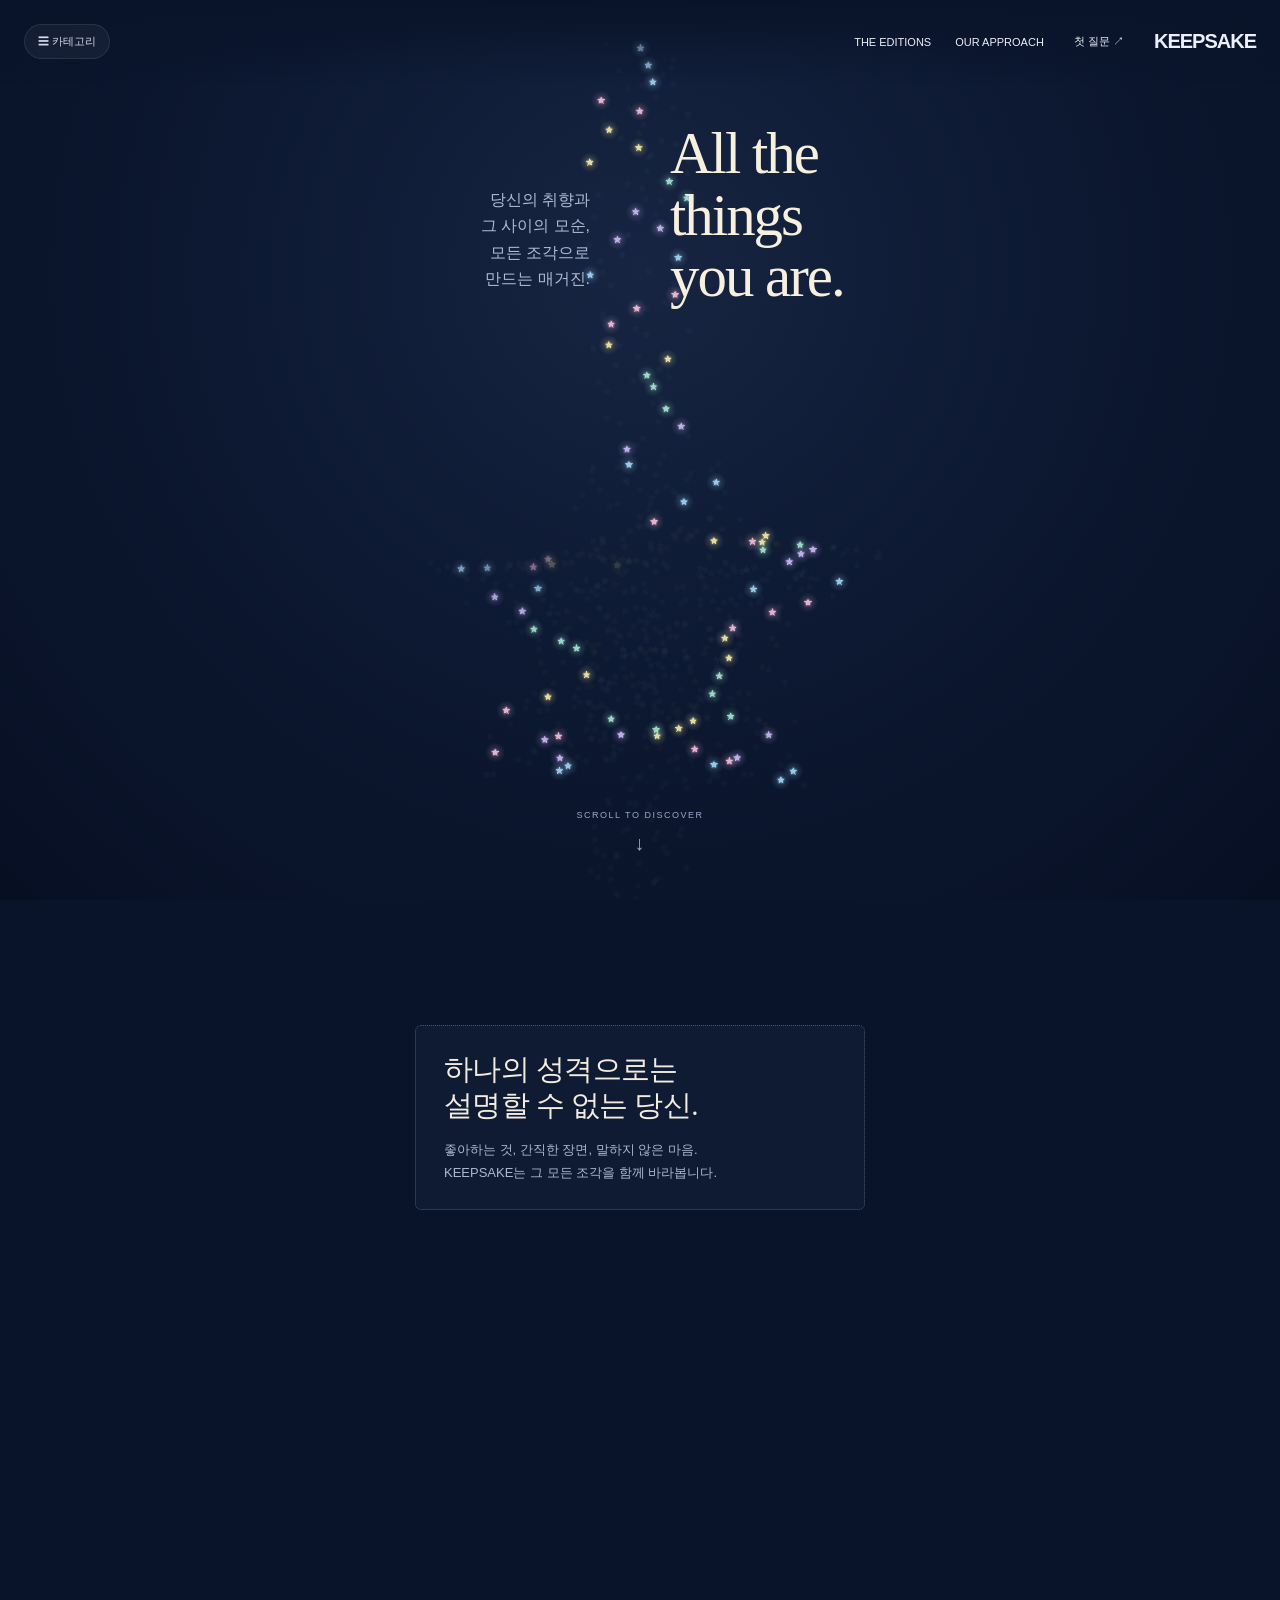
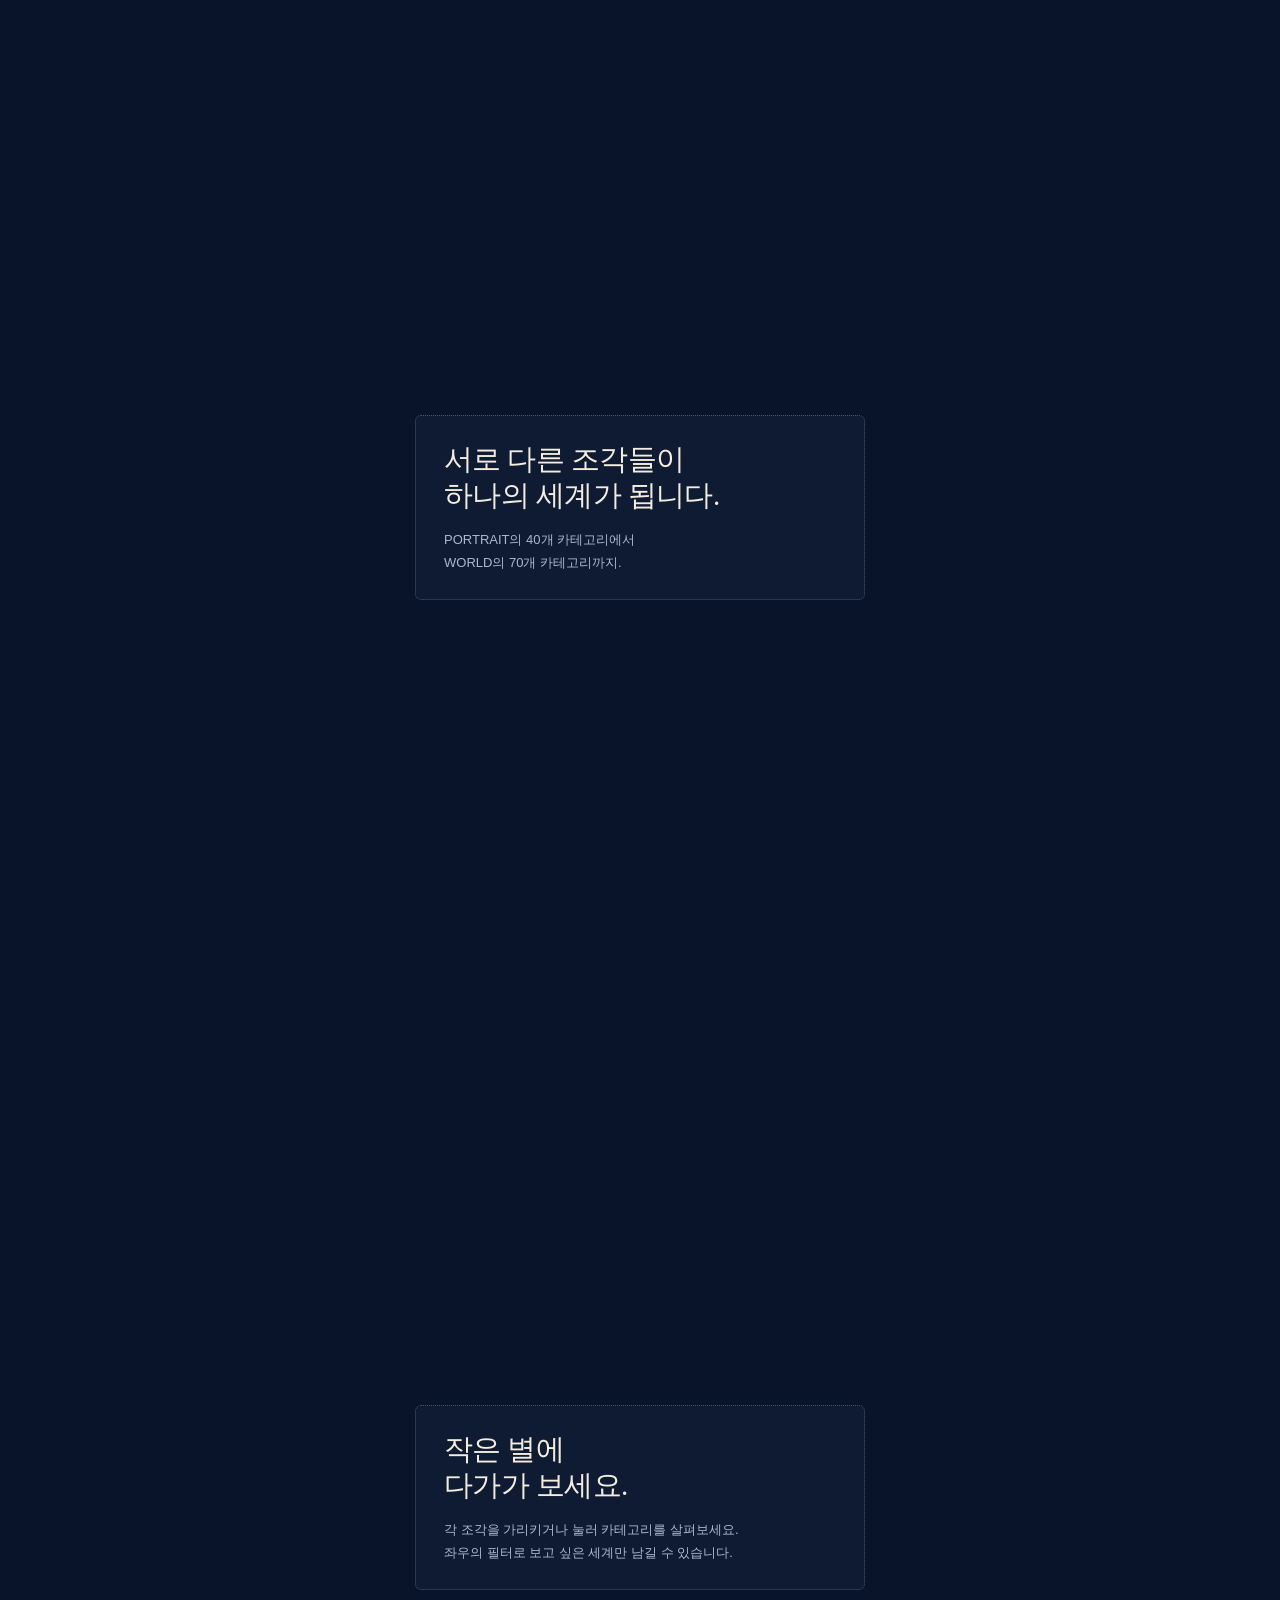
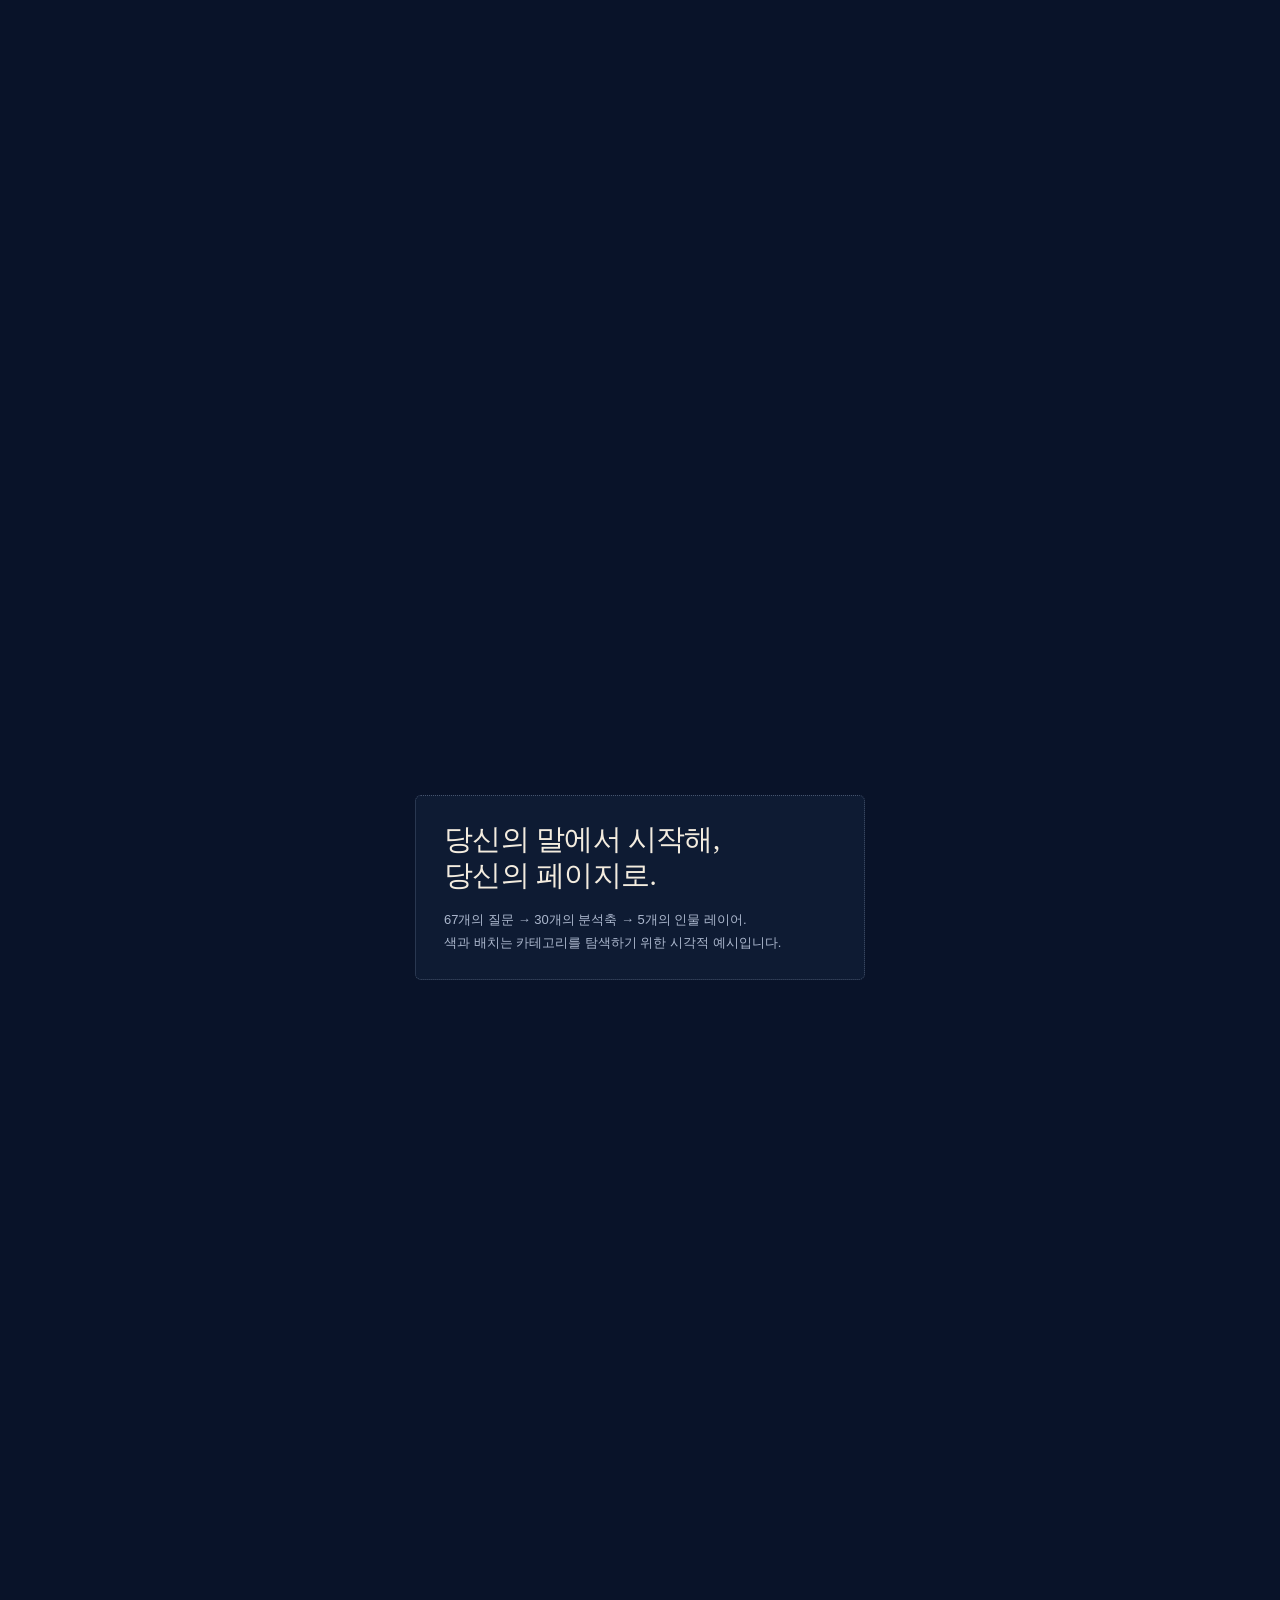
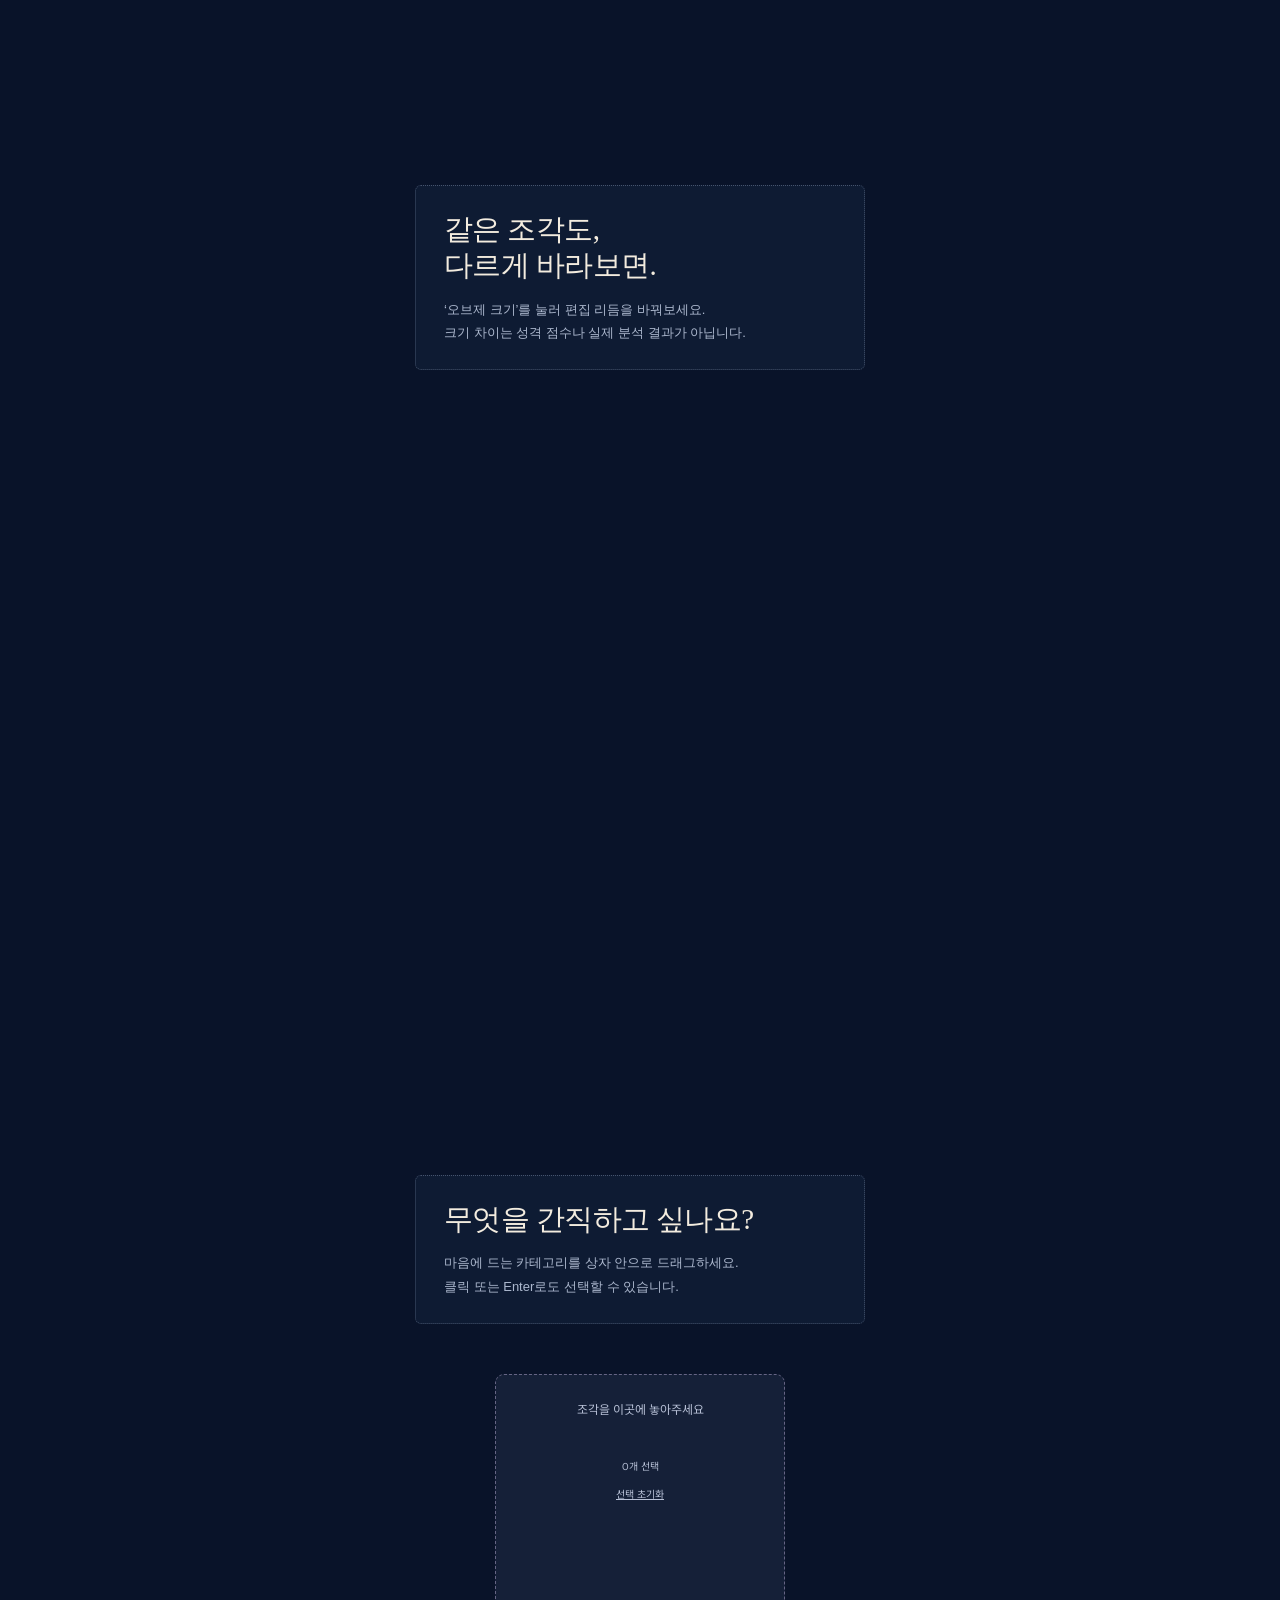
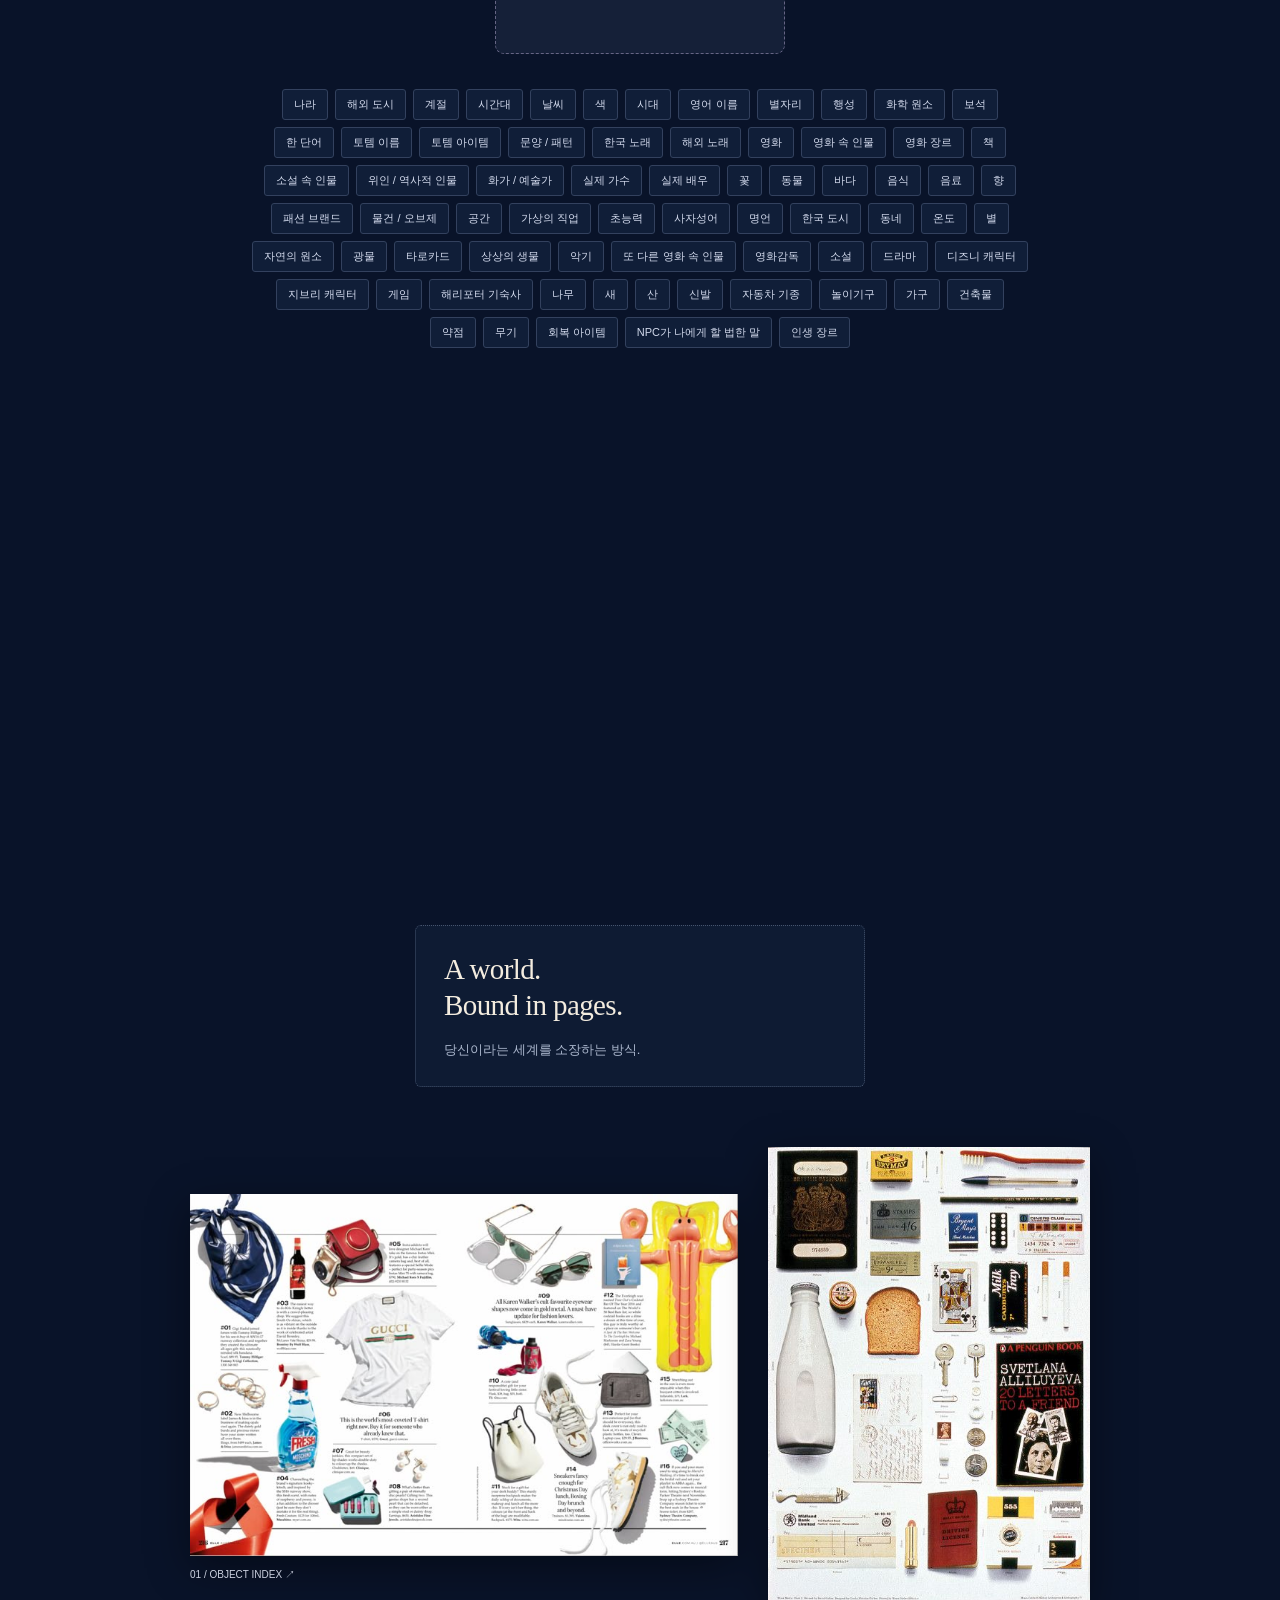
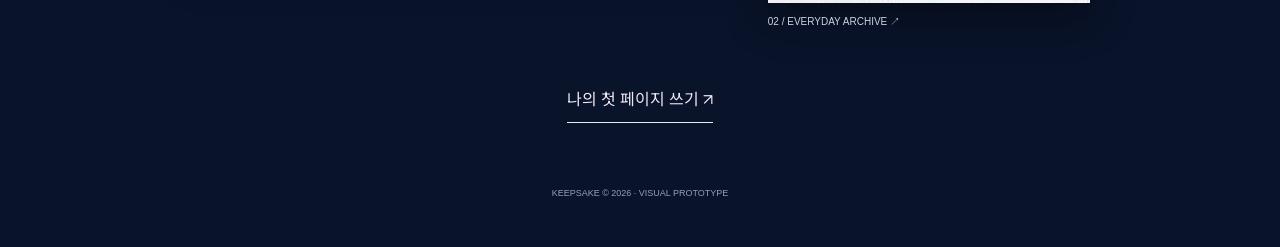
==== commit fad9eb60: "Match archive menu to navy landing" ====
--- a/index.html
+++ b/index.html
@@ -1,4 +1,4 @@
-<!doctype html><html lang="ko"><head><meta charset="utf-8"><meta name="viewport" content="width=device-width,initial-scale=1"><title>KEEPSAKE — All the things you are.</title><meta name="description" content="70개의 카테고리, 당신이라는 하나의 세계. KEEPSAKE 개인 매거진."><link rel="stylesheet" href="style.css"><link rel="stylesheet" href="spread.css"><link rel="stylesheet" href="home.css"><link rel="stylesheet" href="archive-menu.css?v=1"><link rel="stylesheet" href="packaging.css?v=demo5"><link rel="stylesheet" href="night-sky.css?v=pastel-space2"></head><body><a class="skip" href="#main">본문으로 이동</a>
+<!doctype html><html lang="ko"><head><meta charset="utf-8"><meta name="viewport" content="width=device-width,initial-scale=1"><title>KEEPSAKE — All the things you are.</title><meta name="description" content="70개의 카테고리, 당신이라는 하나의 세계. KEEPSAKE 개인 매거진."><link rel="stylesheet" href="style.css"><link rel="stylesheet" href="spread.css"><link rel="stylesheet" href="home.css"><link rel="stylesheet" href="archive-menu.css?v=1"><link rel="stylesheet" href="archive-night.css?v=1"><link rel="stylesheet" href="packaging.css?v=demo5"><link rel="stylesheet" href="night-sky.css?v=pastel-space2"></head><body><a class="skip" href="#main">본문으로 이동</a>
 <canvas id="world-canvas" aria-label="스크롤에 따라 재배열되는 KEEPSAKE 카테고리 시각화" tabindex="0"></canvas>
 <header class="world-nav"><button id="archive-open" aria-haspopup="dialog">☰ 카테고리</button><nav aria-label="메인"><a href="#editions">THE EDITIONS</a><a href="#about">OUR APPROACH</a><button data-question>첫 질문 ↗</button><a class="wordmark" href="#main">KEEPSAKE</a></nav></header>
 <main id="main" class="world-story">
--- a/archive-night.css
+++ b/archive-night.css
@@ -0,0 +1,29 @@
+#archive-menu {
+  width:min(620px,calc(100vw - 24px));
+  max-height:calc(100dvh - 24px);
+  padding:64px 56px 32px;
+  background:radial-gradient(ellipse at 75% 0%,#203353 0%,#101d35 44%,#091329 100%);
+  color:#f8f0df;scrollbar-width:thin;scrollbar-color:#536582 #101d35;
+  border:1px solid #a6ddff26;
+  border-radius:8px;
+  box-shadow:0 24px 100px #0009,inset 0 1px 0 #ffffff0b;
+}
+#archive-menu::backdrop{background:#040a18b8;backdrop-filter:blur(10px)}
+#archive-menu .archive-eyebrow{color:#a6ddff;font:10px/1.5 Arial,sans-serif;letter-spacing:2.8px;margin-bottom:23px}
+#archive-close{color:#f8f0df;scrollbar-width:thin;scrollbar-color:#536582 #101d35;right:22px;top:20px;width:36px;height:36px;border-radius:50%;border:1px solid #a6ddff33;background:#ffffff05;font:23px/1 Arial}
+#archive-close:hover{background:#a6ddff18}
+#archive-menu nav>a,#archive-menu nav>button{color:#f8f0df;scrollbar-width:thin;scrollbar-color:#536582 #101d35;font:400 clamp(29px,3.3vw,38px)/1.1 Georgia,serif;letter-spacing:-1px;padding:20px 0;border-bottom:1px solid #b6c9eb26;transition:color .2s,padding .2s,background .2s}
+#archive-menu nav>:nth-child(1){--star:#a6ddff}
+#archive-menu nav>:nth-child(2){--star:#ffc3df}
+#archive-menu nav>:nth-child(3){--star:#fff2a8}
+#archive-menu nav>:nth-child(4){--star:#a9efd5}
+#archive-menu nav>:nth-child(5){--star:#d4bfff}
+#archive-menu nav em{display:flex;align-items:center;gap:12px;color:var(--star);font:400 14px/1 Georgia,serif;letter-spacing:1px;white-space:nowrap}
+#archive-menu nav em::before{content:'★';font:17px/1 Georgia,serif;text-shadow:0 0 9px var(--star)}
+#archive-menu nav>a:hover,#archive-menu nav>button:hover{color:var(--star);padding-left:8px;background:linear-gradient(90deg,#ffffff06,transparent)}
+#archive-menu .menu-sample-note{color:#c4afc5;font:11px/1.5 Arial,sans-serif;margin-top:9px;letter-spacing:0}
+#archive-menu .archive-footer{color:#c1cce0;margin-top:30px;font:12px/1.8 Arial,sans-serif}
+#archive-menu .archive-footer small{color:#91a0bb;font-size:9px;margin-top:13px}
+#archive-menu #index-open{color:#a6ddff;margin-top:17px;text-decoration-color:#a6ddff66;text-underline-offset:5px}
+#archive-menu :focus-visible{outline:2px solid #a6ddff;outline-offset:5px}
+@media(max-width:600px){#archive-menu{padding:65px 27px 32px}#archive-menu nav>a,#archive-menu nav>button{font-size:clamp(25px,6.4vw,34px);padding:21px 0;gap:12px}#archive-menu nav em{font-size:12px;gap:8px}#archive-menu nav em::before{font-size:14px}}
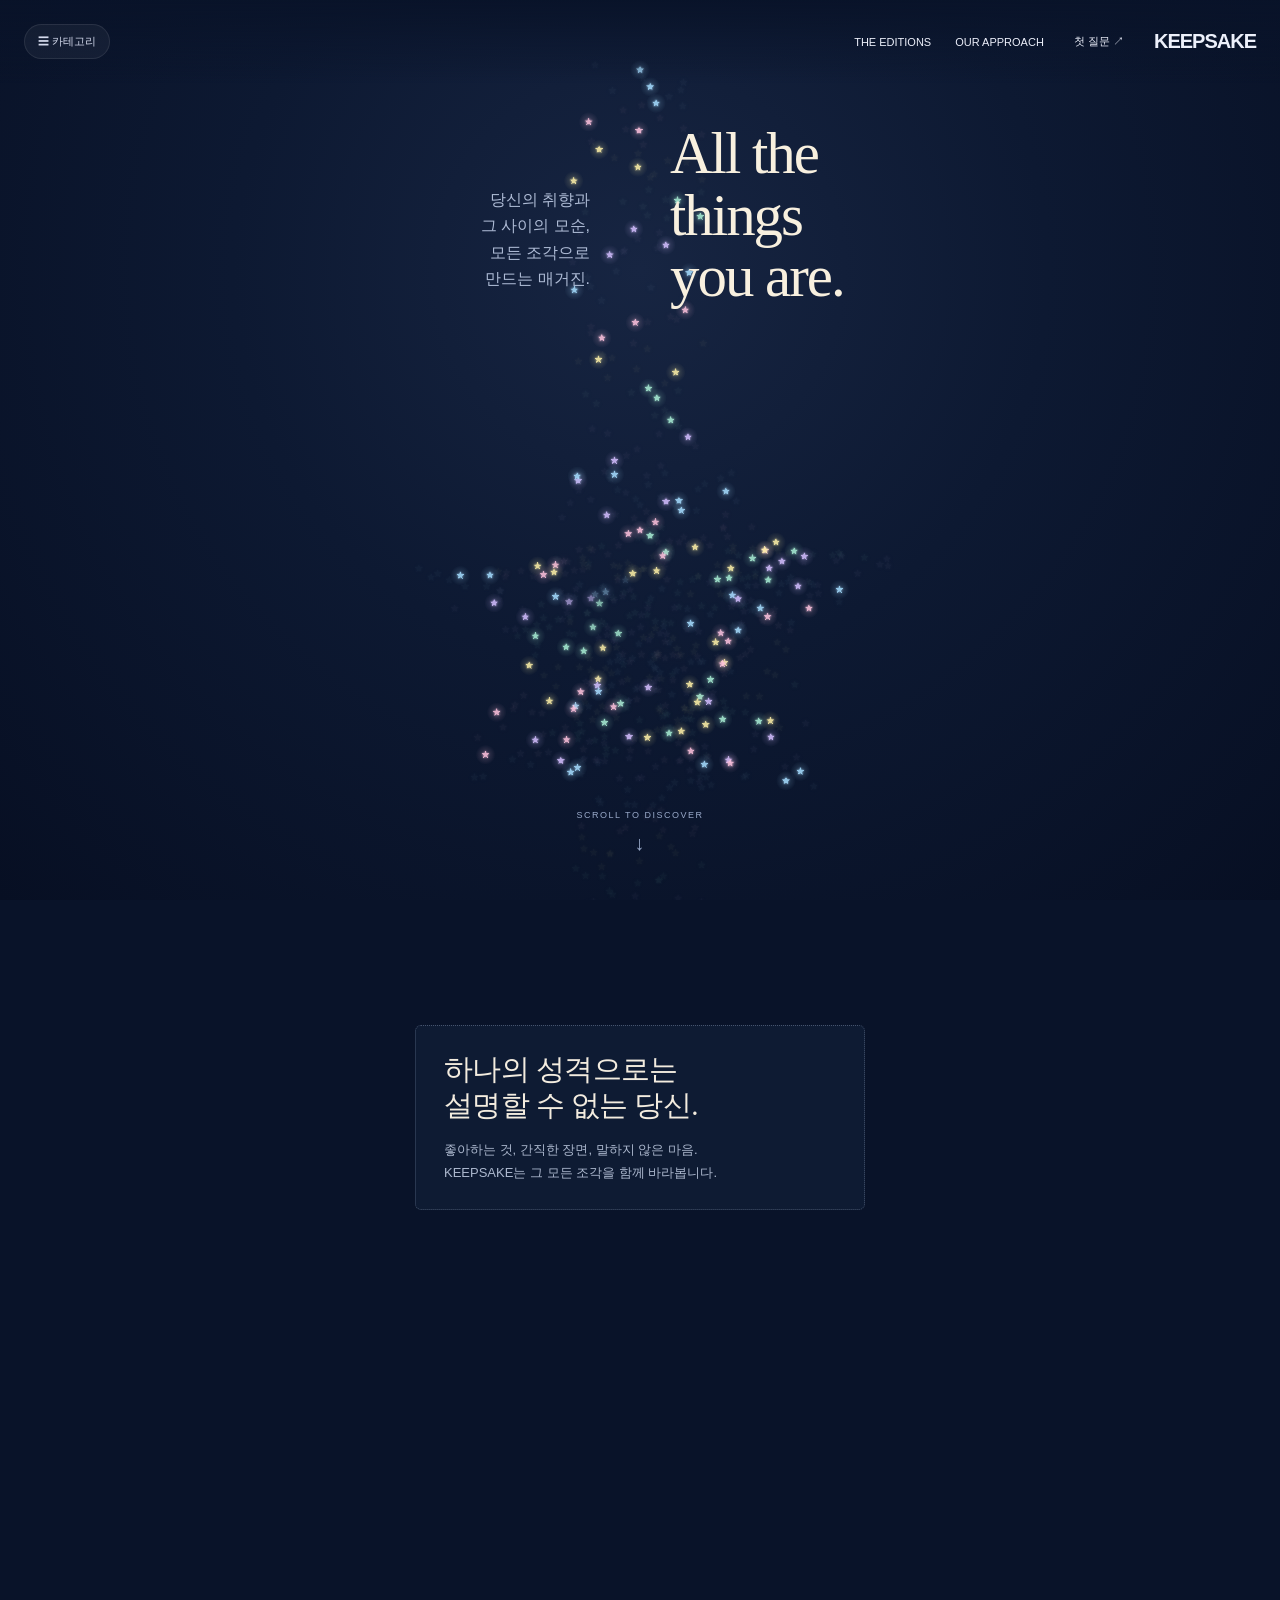
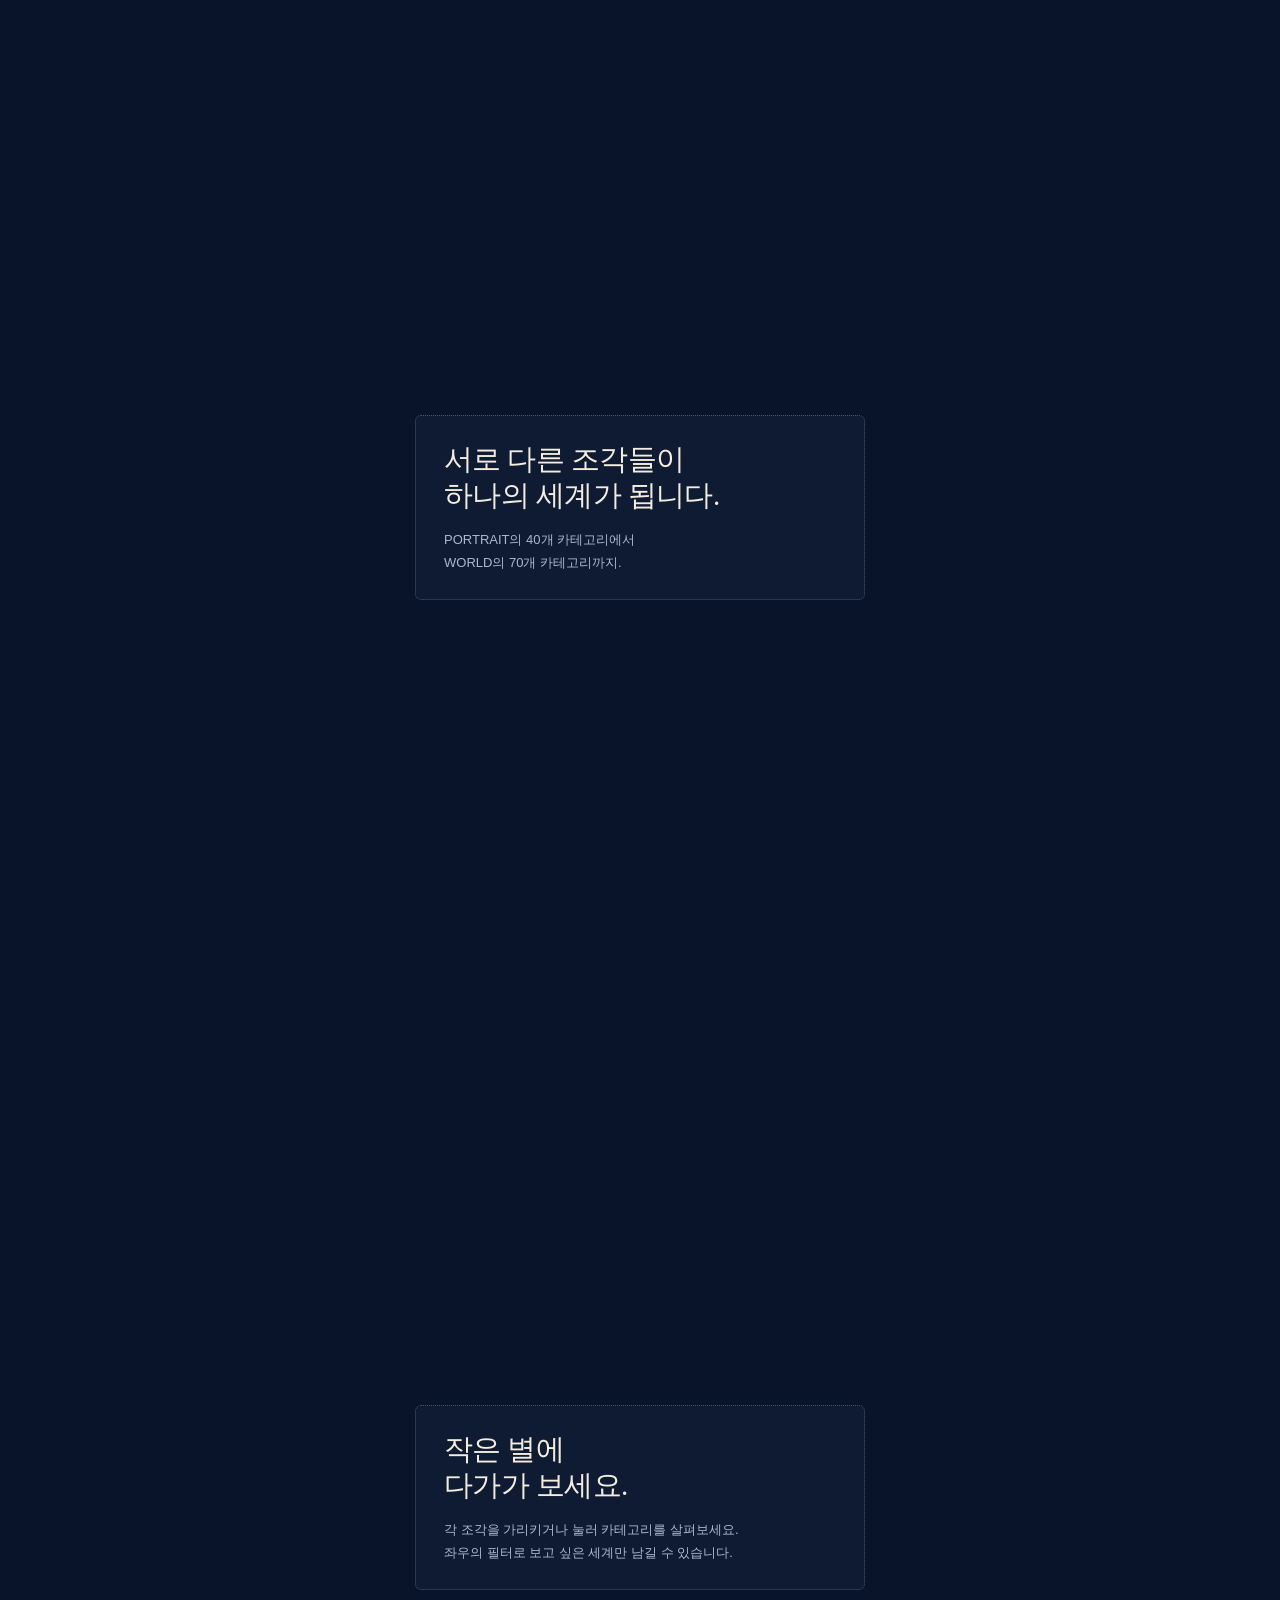
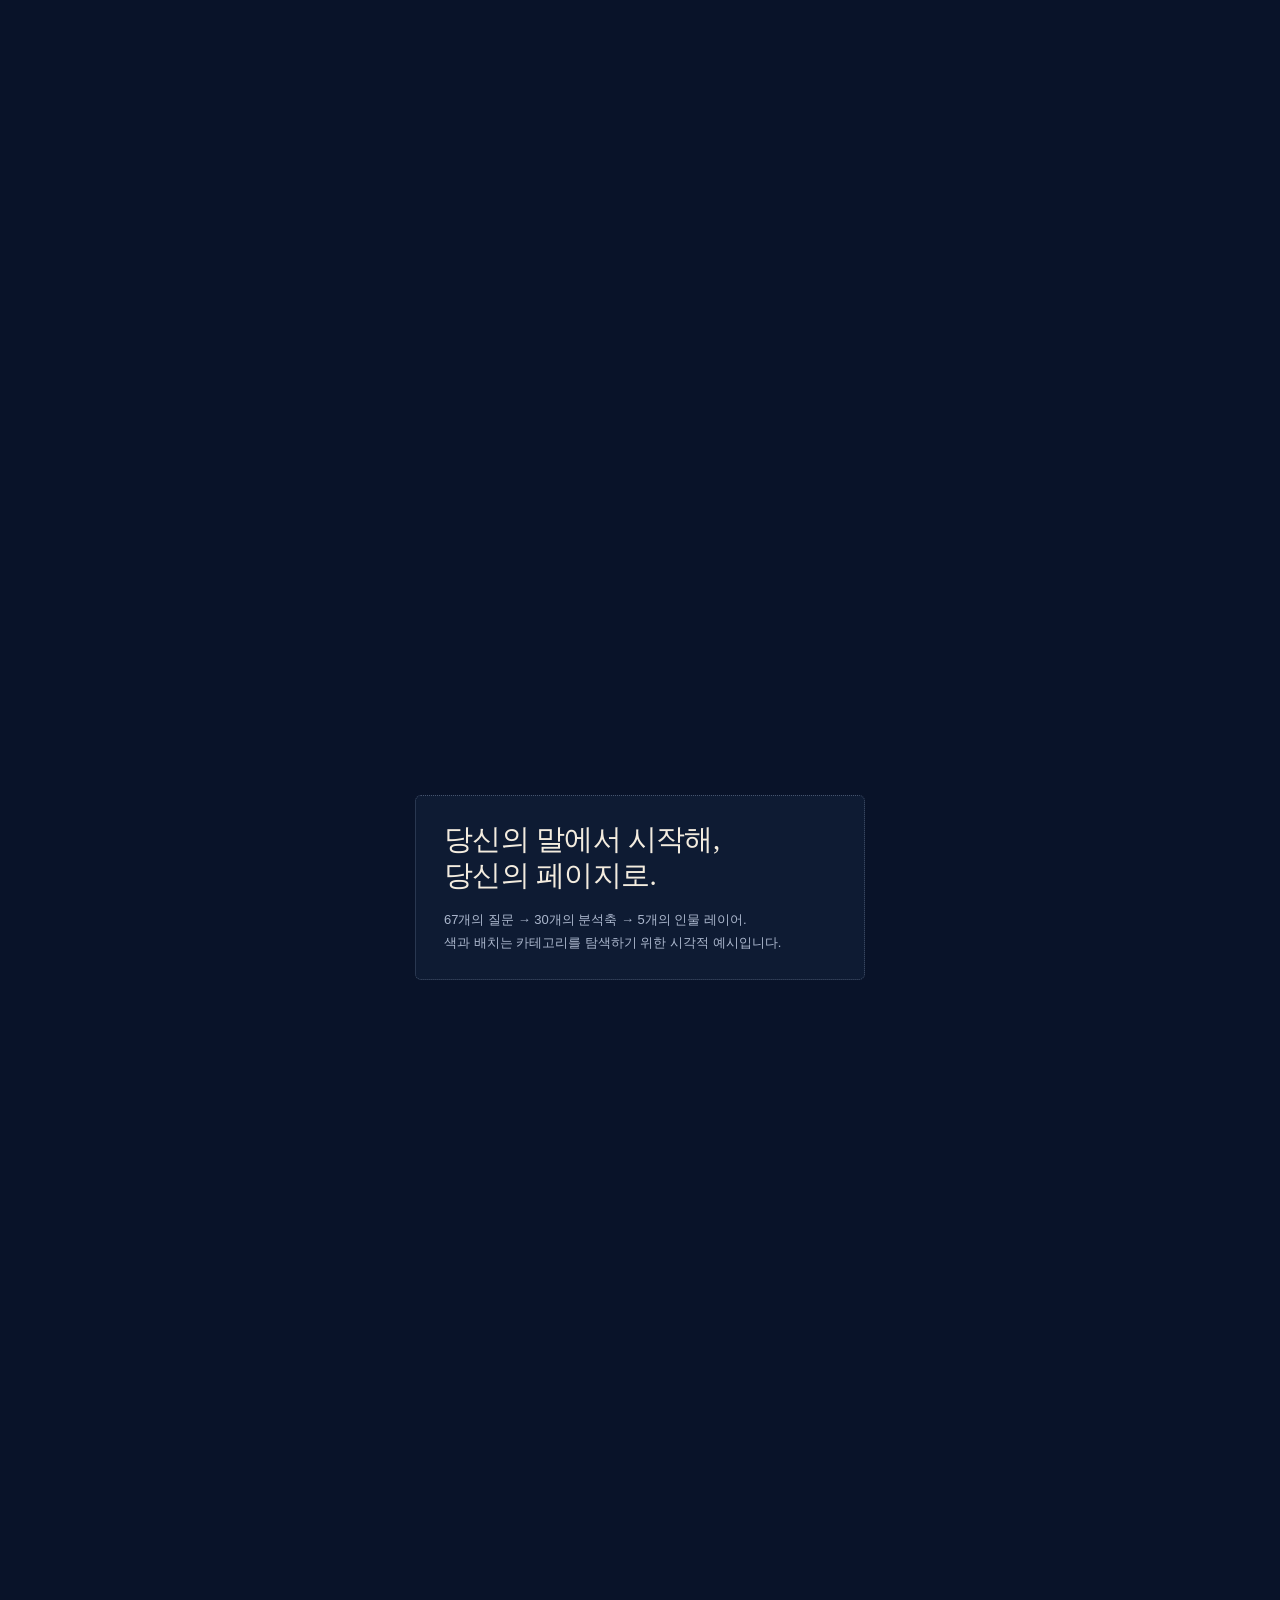
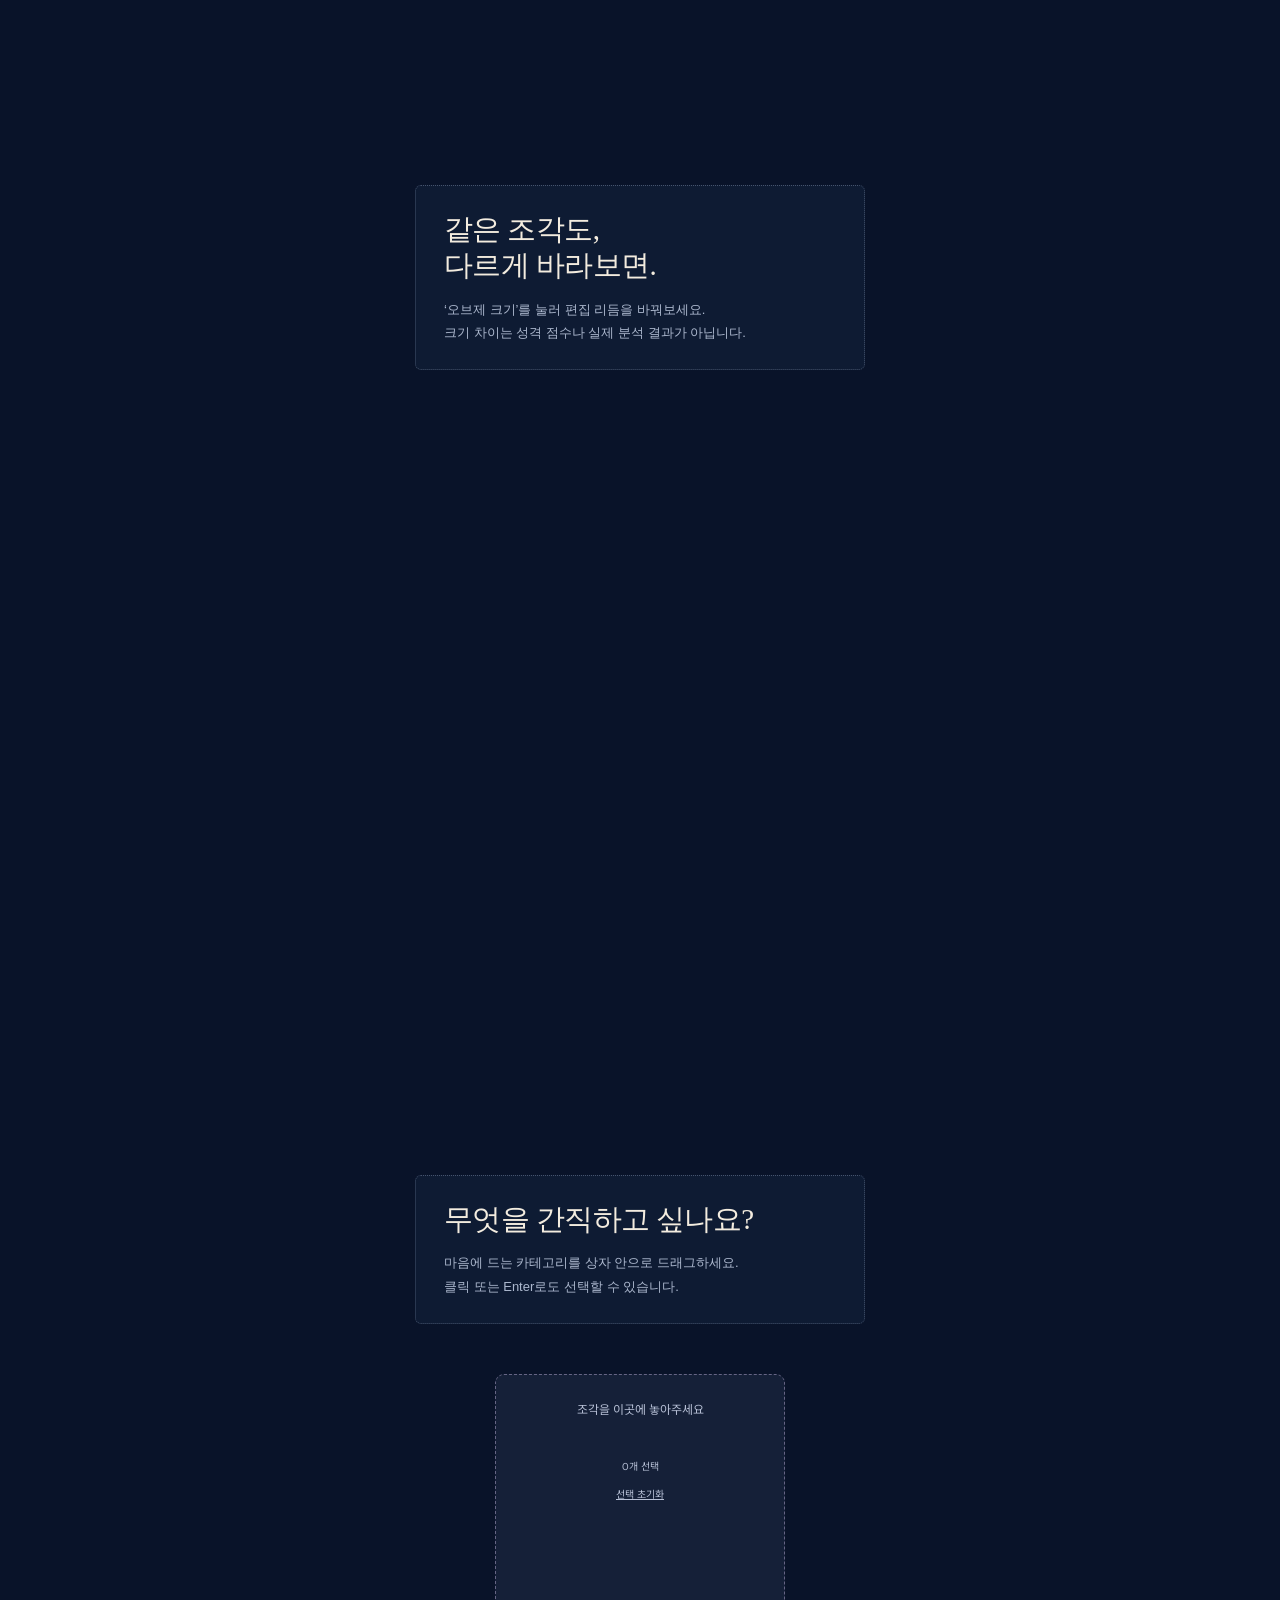
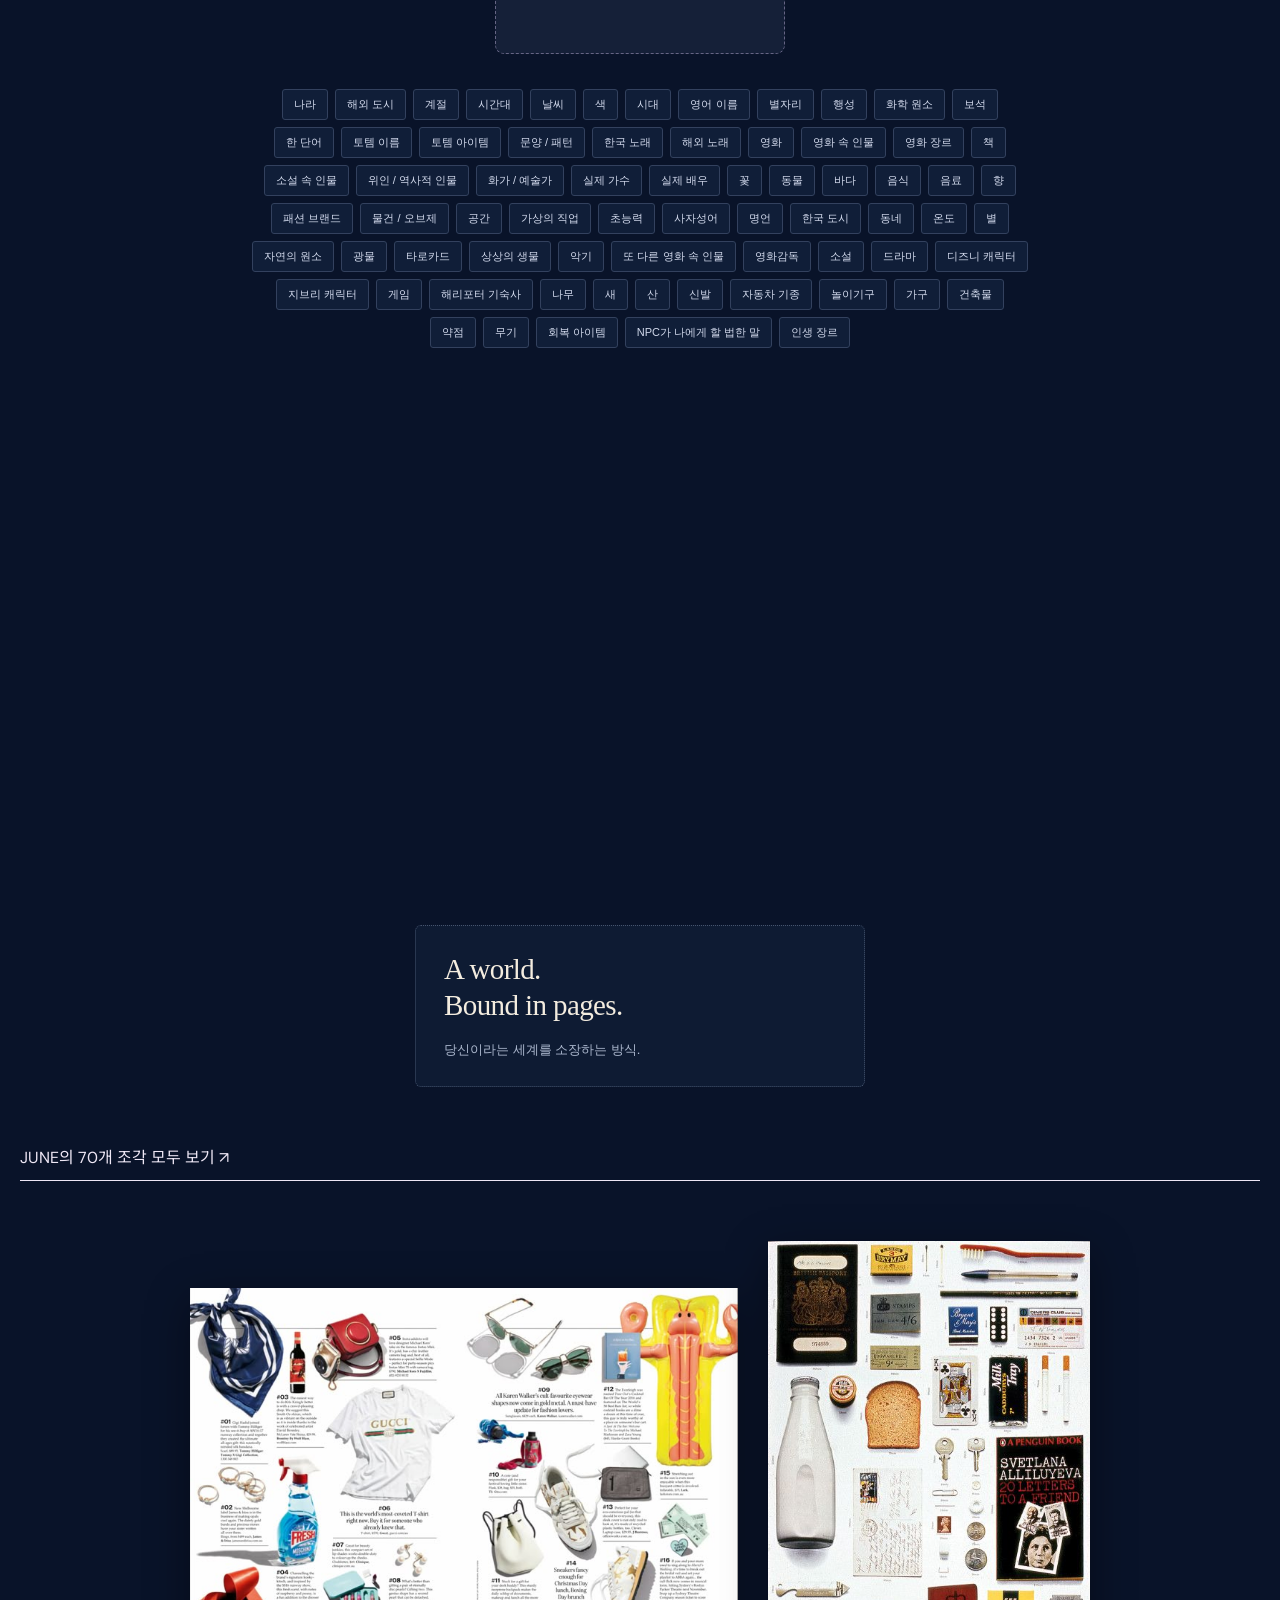
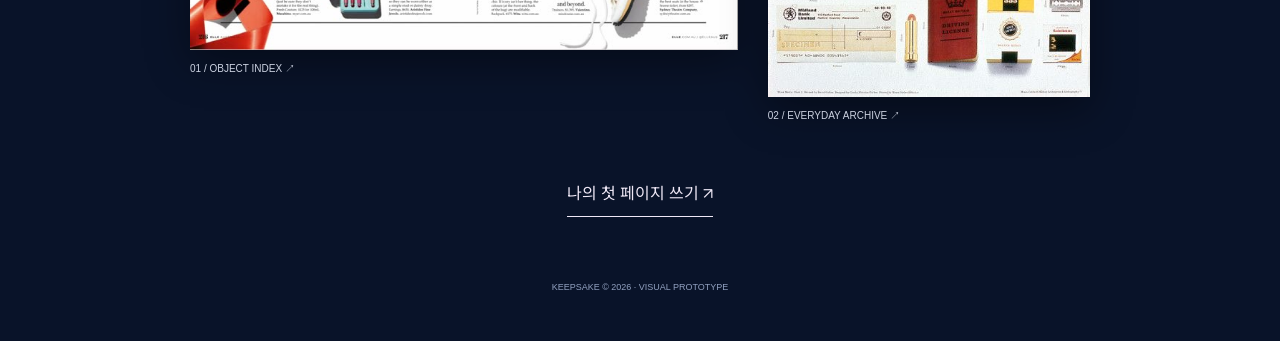
==== commit 110b1293: "Add June complete 70-fragment preview and packaging gallery" ====
--- a/index.html
+++ b/index.html
@@ -1,4 +1,4 @@
-<!doctype html><html lang="ko"><head><meta charset="utf-8"><meta name="viewport" content="width=device-width,initial-scale=1"><title>KEEPSAKE — All the things you are.</title><meta name="description" content="70개의 카테고리, 당신이라는 하나의 세계. KEEPSAKE 개인 매거진."><link rel="stylesheet" href="style.css"><link rel="stylesheet" href="spread.css"><link rel="stylesheet" href="home.css"><link rel="stylesheet" href="archive-menu.css?v=1"><link rel="stylesheet" href="archive-night.css?v=1"><link rel="stylesheet" href="packaging.css?v=demo5"><link rel="stylesheet" href="night-sky.css?v=pastel-space2"></head><body><a class="skip" href="#main">본문으로 이동</a>
+<!doctype html><html lang="ko"><head><meta charset="utf-8"><meta name="viewport" content="width=device-width,initial-scale=1"><title>KEEPSAKE — All the things you are.</title><meta name="description" content="70개의 카테고리, 당신이라는 하나의 세계. KEEPSAKE 개인 매거진."><link rel="stylesheet" href="style.css"><link rel="stylesheet" href="spread.css"><link rel="stylesheet" href="home.css"><link rel="stylesheet" href="archive-menu.css?v=1"><link rel="stylesheet" href="archive-night.css?v=1"><link rel="stylesheet" href="packaging.css?v=sample1"><link rel="stylesheet" href="night-sky.css?v=pastel-space2"></head><body><a class="skip" href="#main">본문으로 이동</a>
 <canvas id="world-canvas" aria-label="스크롤에 따라 재배열되는 KEEPSAKE 카테고리 시각화" tabindex="0"></canvas>
 <header class="world-nav"><button id="archive-open" aria-haspopup="dialog">☰ 카테고리</button><nav aria-label="메인"><a href="#editions">THE EDITIONS</a><a href="#about">OUR APPROACH</a><button data-question>첫 질문 ↗</button><a class="wordmark" href="#main">KEEPSAKE</a></nav></header>
 <main id="main" class="world-story">
@@ -9,12 +9,12 @@
 <section class="story-step"><div class="story-copy"><h2>당신의 말에서 시작해,<br>당신의 페이지로.</h2><p>67개의 질문 → 30개의 분석축 → 5개의 인물 레이어.<br>색과 배치는 카테고리를 탐색하기 위한 시각적 예시입니다.</p></div></section>
 <section class="story-step"><div class="story-copy"><h2>같은 조각도,<br>다르게 바라보면.</h2><p>‘오브제 크기’를 눌러 편집 리듬을 바꿔보세요.<br>크기 차이는 성격 점수나 실제 분석 결과가 아닙니다.</p></div></section>
 <section class="story-step selection-step"><div class="story-copy"><h2>무엇을 간직하고 싶나요?</h2><p>마음에 드는 카테고리를 상자 안으로 드래그하세요.<br>클릭 또는 Enter로도 선택할 수 있습니다.</p></div><div id="keep-zone" tabindex="0" aria-label="간직할 카테고리"><span>조각을 이곳에 놓아주세요</span><div id="kept-items"></div><small id="keep-count" aria-live="polite">0개 선택</small><button id="clear-kept">선택 초기화</button></div><div id="category-chips" aria-label="전체 카테고리 선택"></div></section>
-<section class="story-step edition-step" id="editions"><div class="story-copy"><h2>A world.<br>Bound in pages.</h2><p>당신이라는 세계를 소장하는 방식.</p></div><div class="world-editions"><a href="spread.html"><img src="assets/reference-spread.jpg" alt="Object Index 양면 매거진"><span>01 / OBJECT INDEX ↗</span></a><a href="spread.html#single"><img src="assets/reference-page.jpg" alt="Everyday Archive 단면 매거진"><span>02 / EVERYDAY ARCHIVE ↗</span></a></div><button class="world-cta" data-question>나의 첫 페이지 쓰기 ↗</button><p class="world-foot">KEEPSAKE © 2026 · VISUAL PROTOTYPE</p></section>
+<section class="story-step edition-step" id="editions"><div class="story-copy"><h2>A world.<br>Bound in pages.</h2><p>당신이라는 세계를 소장하는 방식.</p></div><a class="world-cta" href="preview.html">JUNE의 70개 조각 모두 보기 ↗</a><div class="world-editions"><a href="spread.html"><img src="assets/reference-spread.jpg" alt="Object Index 양면 매거진"><span>01 / OBJECT INDEX ↗</span></a><a href="spread.html#single"><img src="assets/reference-page.jpg" alt="Everyday Archive 단면 매거진"><span>02 / EVERYDAY ARCHIVE ↗</span></a></div><button class="world-cta" data-question>나의 첫 페이지 쓰기 ↗</button><p class="world-foot">KEEPSAKE © 2026 · VISUAL PROTOTYPE</p></section>
 </main>
 <aside class="world-legend left"><label><input id="scale-dots" type="checkbox"> 오브제 크기</label><label><input type="checkbox" data-tier="PORTRAIT" checked><i style="--ink:#8181ef"></i> PORTRAIT <span>40</span></label><details><summary>이 세계에 대하여</summary><p>기존 70개 카테고리를 그대로 사용한 탐색 화면입니다. 별들은 카테고리의 시각적 조각이며, 실제 분석 결과나 사용자 통계가 아닙니다. 선택은 이 브라우저에만 저장됩니다.</p></details></aside>
 <aside class="world-legend right"><label><input type="checkbox" data-tier="WORLD" checked><i style="--ink:#eab632"></i> WORLD 확장 <span>30</span></label><button id="reset-filters">전체 보기 ↺</button></aside>
 <div id="particle-tip" role="status" hidden></div><div class="world-progress" aria-hidden="true"></div>
-<dialog id="archive-menu" aria-label="Your personal archive 메뉴"><button id="archive-close" aria-label="메뉴 닫기">×</button><p class="archive-eyebrow">YOUR PERSONAL ARCHIVE</p><nav aria-label="아카이브 메뉴"><a href="#main"><span>The beginning</span><em>01</em></a><button id="menu-question"><span>Your 67 fragments<small class="menu-sample-note">예시 3개</small></span><em>02</em></button><a href="#editions"><span>A little preview</span><em>03</em></a><button data-archive-info="keepsakes"><span>The keepsakes</span><em>04</em></button><button data-archive-info="wrapping"><span>The wrapping</span><em>05</em></button></nav><div class="archive-footer">당신의 이야기는, 당신에게만.<small>VISUAL DEMO · 실제 AI 분석 및 금전 결제 없음</small><button id="index-open" aria-haspopup="dialog">70개 도감 카테고리 보기 ↗</button></div></dialog><dialog id="archive-info" aria-labelledby="archive-info-title"><button id="archive-info-close" aria-label="안내 닫기">×</button><p class="archive-eyebrow">YOUR PERSONAL ARCHIVE</p><h2 id="archive-info-title"></h2><div id="archive-info-body"></div></dialog><dialog id="category-index" aria-labelledby="index-title"><header><div><small>A PERSONAL OBJECT INDEX</small><h2 id="index-title">70 things.<br>A whole world.</h2></div><button id="index-close" aria-label="카테고리 닫기">×</button></header><label for="category-search">카테고리 검색</label><input id="category-search" type="search" placeholder="이름으로 찾아보기"><p id="category-result" aria-live="polite"></p><div id="category-list"></div></dialog>
+<dialog id="archive-menu" aria-label="Your personal archive 메뉴"><button id="archive-close" aria-label="메뉴 닫기">×</button><p class="archive-eyebrow">YOUR PERSONAL ARCHIVE</p><nav aria-label="아카이브 메뉴"><a href="#main"><span>The beginning</span><em>01</em></a><button id="menu-question"><span>Your 67 fragments<small class="menu-sample-note">예시 3개</small></span><em>02</em></button><a href="preview.html"><span>A little preview</span><em>03</em></a><button data-archive-info="keepsakes"><span>The keepsakes</span><em>04</em></button><button data-archive-info="wrapping"><span>The wrapping</span><em>05</em></button></nav><div class="archive-footer">당신의 이야기는, 당신에게만.<small>VISUAL DEMO · 실제 AI 분석 및 금전 결제 없음</small><button id="index-open" aria-haspopup="dialog">70개 도감 카테고리 보기 ↗</button></div></dialog><dialog id="archive-info" aria-labelledby="archive-info-title"><button id="archive-info-close" aria-label="안내 닫기">×</button><p class="archive-eyebrow">YOUR PERSONAL ARCHIVE</p><h2 id="archive-info-title"></h2><div id="archive-info-body"></div></dialog><dialog id="category-index" aria-labelledby="index-title"><header><div><small>A PERSONAL OBJECT INDEX</small><h2 id="index-title">70 things.<br>A whole world.</h2></div><button id="index-close" aria-label="카테고리 닫기">×</button></header><label for="category-search">카테고리 검색</label><input id="category-search" type="search" placeholder="이름으로 찾아보기"><p id="category-result" aria-live="polite"></p><div id="category-list"></div></dialog>
 <dialog id="reader" aria-labelledby="reader-title"><div class="reader-bar"><div><span id="reader-title"></span><span class="reader-sample">DESIGN SAMPLE</span></div><button class="close" data-close="reader" aria-label="매거진 닫기">닫기 ×</button></div><div class="reader-tabs" role="tablist" aria-label="매거진 페이지"><button role="tab" data-page="0">COVER</button><button role="tab" data-page="1">01 / IDENTITY</button><button role="tab" data-page="2">02–03 / OBJECTS</button><button role="tab" data-page="3">04 / EDITORIAL</button></div><div class="reader-content" id="reader-content"></div><div class="reader-controls"><button id="prev-page" aria-label="이전 페이지">← 이전</button><span id="page-count" aria-live="polite"></span><button id="next-page" aria-label="다음 페이지">다음 →</button></div><details class="identity-details"><summary>이 에디션의 시각적 정체성</summary><div id="identity-details"></div></details></dialog>
 <dialog id="question" aria-labelledby="question-title"><div class="reader-bar"><a class="brand" href="#">KEEPSAKE®</a><button class="close" data-close="question">닫기 ×</button></div><div class="question-body"><span class="section-label">CHAPTER 01 — 욕망과 발견 <span class="question-count">01 / 67</span></span><div class="progress"><span></span></div><span class="question-number">Q.01</span><h2 id="question-title">보고 싶지만 어떤 이유로든 끝내 못 보고 있는 영화가 있나요? 왜 못 보고 있나요?</h2><p>정답은 없어요. 짧게, 떠오르는 대로 적어주세요.</p><label for="answer" class="sr-only">첫 번째 질문의 답변</label><textarea id="answer" maxlength="60" placeholder="여기에 당신의 이야기를 적어주세요." rows="3"></textarea><div class="answer-meta"><span id="save-status" role="status">이 브라우저에만 저장됩니다</span><span id="char-count">0 / 60</span></div><div class="question-actions"><button class="text-button" id="clear-answer">답변 지우기</button><button class="solid" id="save-answer">이 문장 남겨두기 <span>↗</span></button></div><p class="question-footnote">첫 질문 화면의 시각적 프로토타입입니다.<br>전체 질문 진행과 AI 분석은 다음 단계에 연결됩니다.</p></div></dialog>
-<script type="module" src="app.js?v=demo3"></script><script type="module" src="home.js?v=star-size2"></script><script type="module" src="archive-menu.js?v=demo5"></script></body></html>+<script type="module" src="app.js?v=sample1"></script><script type="module" src="home.js?v=star-size2"></script><script type="module" src="archive-menu.js?v=sample1"></script></body></html>
--- a/packaging.css
+++ b/packaging.css
@@ -1,2 +1,4 @@
 #packaging-demo{width:min(1100px,96vw);max-width:96vw;max-height:94dvh;padding:0;border:0;background:#f7f5f0;color:#222}#packaging-demo::backdrop{background:#050d22c9;backdrop-filter:blur(8px)}#packaging-demo header{display:flex;justify-content:space-between;align-items:center;padding:20px 28px;border-bottom:1px solid #ddd;font-size:10px;letter-spacing:1px}#pack-close{font-size:28px}.pack-layout{display:grid;grid-template-columns:1.15fr 1fr}.pack-stage{position:relative;min-height:580px;display:grid;place-items:center;overflow:hidden;background:radial-gradient(ellipse at 50% 45%,#fff 0,#e6e3dd 90%);perspective:1300px}.pack-stage-caption,.pack-stage-foot{position:absolute;left:28px;font-size:9px;letter-spacing:1.3px;color:#777}.pack-stage-caption{top:28px}.pack-stage-foot{bottom:28px}.package{position:relative;width:280px;height:350px;transform:rotateX(17deg) rotateY(-16deg) rotateZ(-9deg);transition:transform .6s,background .6s;filter:drop-shadow(22px 28px 16px #0003)}.package:hover{transform:rotateX(6deg) rotateY(-6deg) rotateZ(-4deg)}.package-lid{position:absolute;inset:0;background:linear-gradient(145deg,#ffffff35,#0000000d),var(--paper);box-shadow:inset 0 0 2px #fff,0 5px 0 #0002;border:1px solid #0001}.package-edge{position:absolute;inset:10px -9px -12px 8px;background:var(--paper);filter:brightness(.75)}.inside-cover{display:none;position:absolute;inset:25px;background:#faf9f4;box-shadow:0 3px 6px #0002;padding:20px;color:#333}.inside-cover>span{font-size:9px}.inside-cover b{display:block;font:42px Georgia;margin-top:70px}.inside-cover>small{position:absolute;bottom:20px;right:20px}.package-label{position:absolute;left:20%;right:20%;top:33%;background:#fffdf4e8;text-align:center;padding:20px 8px;box-shadow:0 2px 5px #0001;transform:rotate(2deg)}.package-label>span{font-size:8px;letter-spacing:2px}.package-label b{font:27px Georgia;display:block;margin:12px 0;overflow-wrap:anywhere}.package-label small{font-size:8px;letter-spacing:1px}.package-label i{font-style:normal}.ribbon-vertical,.ribbon-horizontal{position:absolute;background:linear-gradient(90deg,#fff8,#b49e8088,#fff8);box-shadow:1px 1px 2px #0002;z-index:2}.ribbon-vertical{width:5px;left:67%;top:0;bottom:0}.ribbon-horizontal{height:4px;left:0;right:0;top:63%;transform:rotate(-3deg)}.symbol-card{position:absolute;right:15px;bottom:58px;width:85px;height:85px;z-index:3;transform:rotate(14deg);background:#fff;border-radius:47% 53% 44% 56%;box-shadow:2px 5px 6px #0003;padding:5px}.symbol-card img{width:100%;height:100%;object-fit:contain;border-radius:50%}.package-stamp,.package-note,.season-tag,.ribbon-bow{display:none}.art .package-lid{background:linear-gradient(32deg,transparent 46%,#00000009 47%,#ffffff55 48%,transparent 49%),linear-gradient(-32deg,transparent 48%,#0000000b 49%,transparent 50%),var(--paper)}.modern .package-lid{background:linear-gradient(125deg,#ffffffb0,#ffffff20 35%,#fff6 45%,#0001 75%),var(--paper);opacity:.65;border:2px solid #fff9;z-index:2;box-shadow:inset 0 0 0 5px #ffffff40,3px 6px 8px #0002}.modern .inside-cover{display:block}.modern .package-label{z-index:3;left:10%;right:auto;top:auto;bottom:12px;padding:8px;background:#ecece9cc}.modern .package-label b{font-size:16px;margin:4px}.modern .ribbon-vertical,.modern .ribbon-horizontal,.modern .symbol-card{display:none}.princess .package-lid{border:8px solid transparent;background:radial-gradient(circle,#fff 2px,transparent 3px) 0 0/9px 9px border-box,linear-gradient(135deg,#fff7,#00000009),var(--paper)}.princess .ribbon-vertical,.christmas .ribbon-vertical{width:30px;left:66%;background:linear-gradient(90deg,#ba6380,#ffe4ee 45%,#ce859b 80%,#b56b86)}.princess .ribbon-horizontal,.christmas .ribbon-horizontal{height:26px;top:65%;background:linear-gradient(#bd7390,#f7c9dc 45%,#bd7390);transform:none}.princess .symbol-card,.christmas .symbol-card{display:none}.princess .ribbon-bow,.christmas .ribbon-bow{display:block;position:absolute;left:49%;top:55%;width:110px;height:80px;z-index:4}.ribbon-bow:before,.ribbon-bow:after{content:'';position:absolute;width:63px;height:43px;border:12px solid #eeb9ce;border-radius:60% 50% 45% 55%;box-shadow:inset 0 4px 5px #0002,0 2px 4px #0002;transform:rotate(30deg)}.ribbon-bow:after{left:43px;transform:rotate(-35deg)}.princess .package-label{top:18%;background:#fff9}.kraft .package-lid{background:repeating-linear-gradient(0deg,#00000005 0 1px,transparent 1px 3px),linear-gradient(40deg,#fff1,#0001),var(--paper)}.kraft .ribbon-vertical{left:36%;width:3px;background:#e0cc9e;transform:rotate(5deg)}.kraft .ribbon-horizontal{top:48%;height:3px;background:#e0cc9e;transform:rotate(5deg)}.kraft .symbol-card{display:none}.kraft .package-label{top:17%;left:15%;right:18%;transform:rotate(-4deg);padding:12px;background:#eee5cf}.kraft .package-stamp{display:block;position:absolute;right:14px;bottom:23px;border:3px dotted #fff8;color:#513e31;padding:9px 13px;font:17px Georgia;transform:rotate(9deg)}.kraft .package-note{display:block;position:absolute;left:25px;bottom:55px;background:#f3ead5;padding:20px;font:italic 16px Georgia;transform:rotate(-7deg);box-shadow:0 2px 5px #0002}.christmas .ribbon-vertical{background:linear-gradient(90deg,#ad853d,#f5dc8f 50%,#ac8033)}.christmas .ribbon-horizontal{background:linear-gradient(#b18b44,#edd089,#aa7d35)}.christmas .ribbon-bow:before,.christmas .ribbon-bow:after{border-color:#e5c277}.christmas .package-label{top:17%;background:#f6efd9;color:#233c32}.christmas .season-tag{display:block;position:absolute;right:4px;bottom:22px;z-index:5;color:#dbba6a;font-size:36px;transform:rotate(13deg)}.season-tag small{display:block;font:8px/1.6 Arial;letter-spacing:2px;color:#f6edd0}.pack-options{padding:35px}.pack-eyebrow{font-size:8px;letter-spacing:1.5px;color:#888}.pack-options h2{font:40px Georgia;margin:14px 0 24px}#pack-tabs{display:flex;flex-wrap:wrap;gap:6px}#pack-tabs button{font-size:10px;border:1px solid #d7d2cb;padding:9px}#pack-tabs button span{color:#888;margin-right:7px}#pack-tabs [aria-pressed=true]{background:#202a3a;color:#fff}#pack-name{font:15px Georgia;margin:25px 0 10px}#pack-description{font-size:12px;line-height:1.8;color:#666;min-height:65px}#pack-colors{display:flex;gap:10px;margin:15px 0 25px}#pack-colors button{width:25px;height:25px;border-radius:50%;border:2px solid #fff;box-shadow:0 0 0 1px #ccc}#pack-colors [aria-pressed=true]{box-shadow:0 0 0 2px #333}.pack-inputs{display:flex;gap:15px}.pack-inputs label{display:block;font-size:9px;color:#777}.pack-inputs input{display:block;width:100%;margin-top:8px;padding:10px;background:#fff8;border:1px solid #ddd;font:15px Georgia}.pack-inputs label:first-child{width:65%}.pack-inputs label:last-child{width:30%}.pack-disclaimer{font-size:9px;line-height:1.8;color:#888;margin-top:25px}.sample-actions{display:flex;align-items:center;gap:15px;margin-top:25px}.sample-actions button{font-size:12px}.sample-actions .solid{margin-left:auto}#sample-finish h2{font:40px/1.2 Georgia,'Batang',serif}#sample-finish>a,#sample-finish>button{margin:15px 15px 15px 0;display:inline-block;font-size:13px}#sample-form[hidden],#sample-finish[hidden]{display:none}@media(max-width:700px){.pack-layout{grid-template-columns:1fr}.pack-stage{min-height:450px}.package{width:235px;height:295px}.pack-options{padding:25px}.sample-actions{gap:10px;flex-wrap:wrap}.sample-actions button{font-size:10px}.pack-options h2{font-size:34px}}
 .princess .package-lid{background:linear-gradient(135deg,#ffffff55,#00000008),var(--paper);border:1px solid #fff8}.princess .package-lid:after{content:"";position:absolute;inset:7px;border:5px dotted #fff9;pointer-events:none}
+
+.photo-stage{min-height:0;background:#eee}.photo-stage img{display:block;width:100%;height:auto;object-fit:contain}.pack-options a{font-size:12px;color:#263d5d}#packaging-demo button{cursor:pointer}#pack-close{border:0;background:none;color:#222}@media(max-width:700px){.photo-stage{min-height:0}}
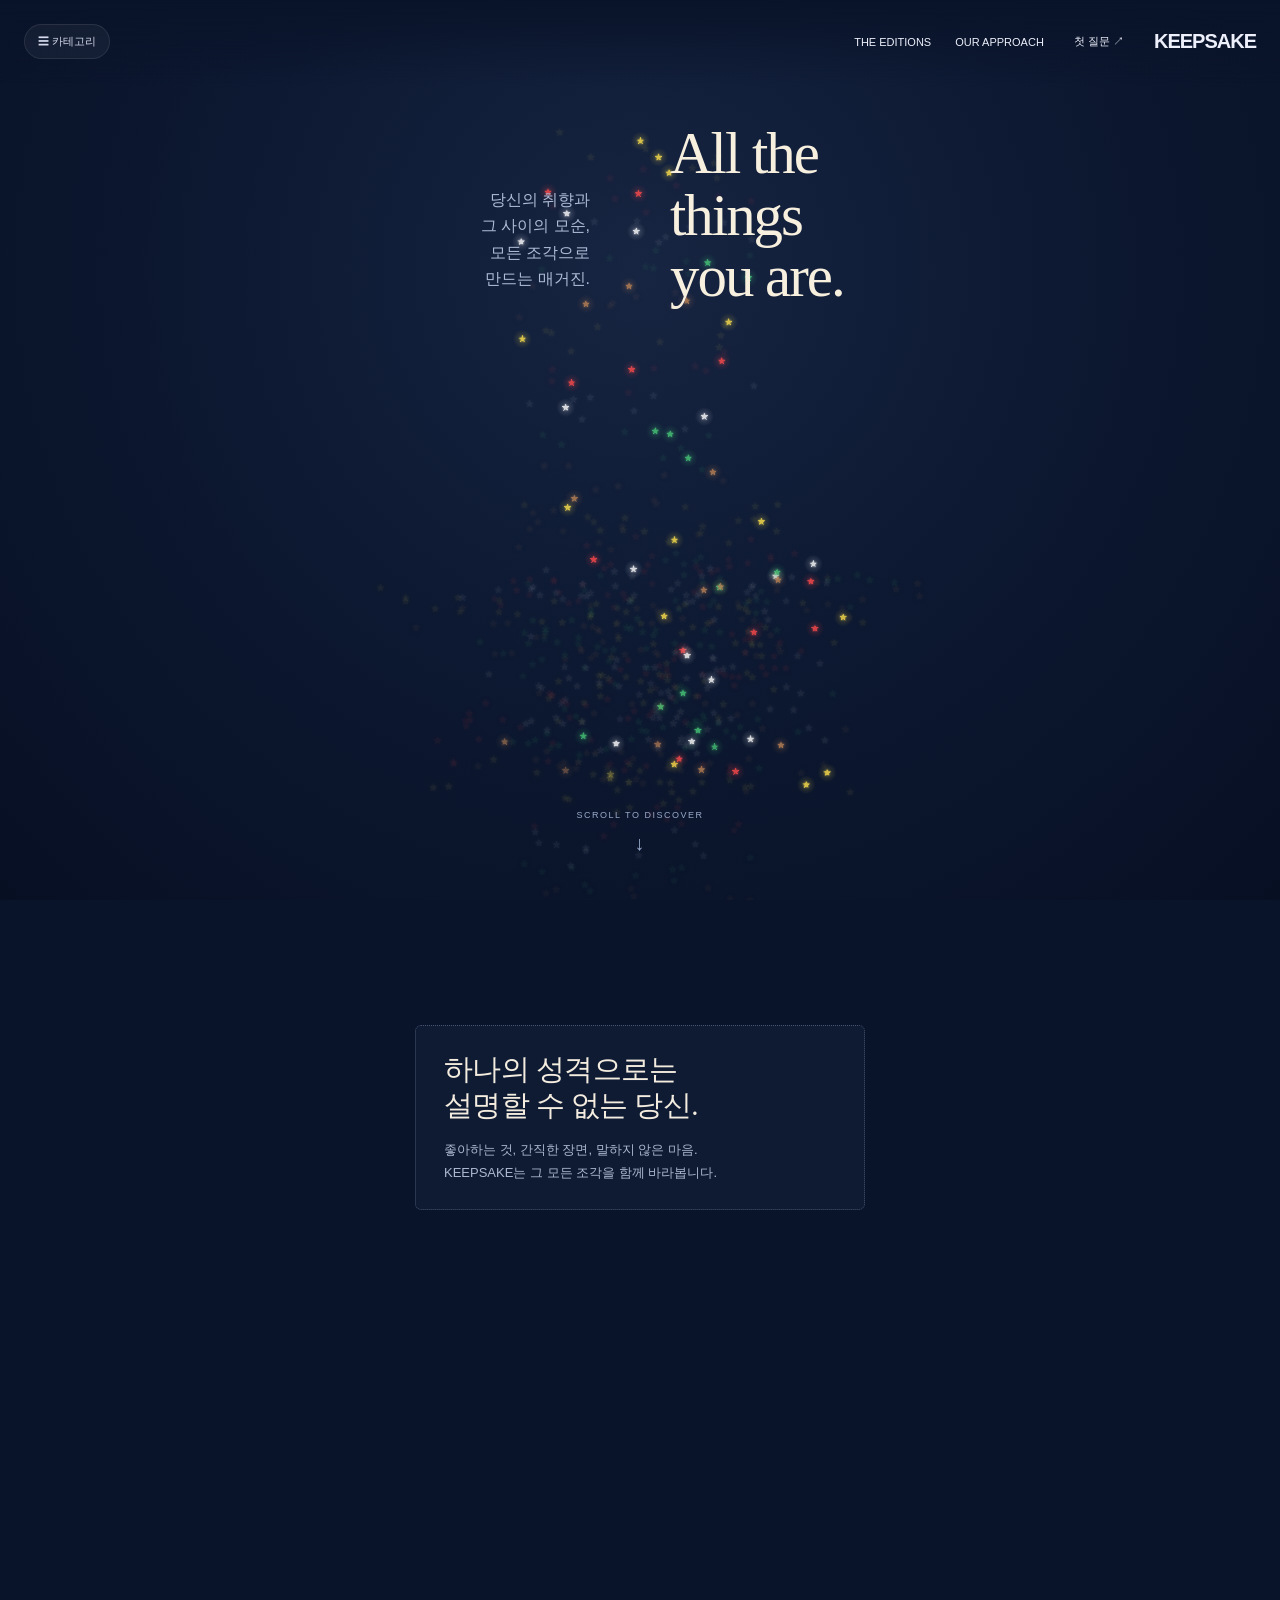
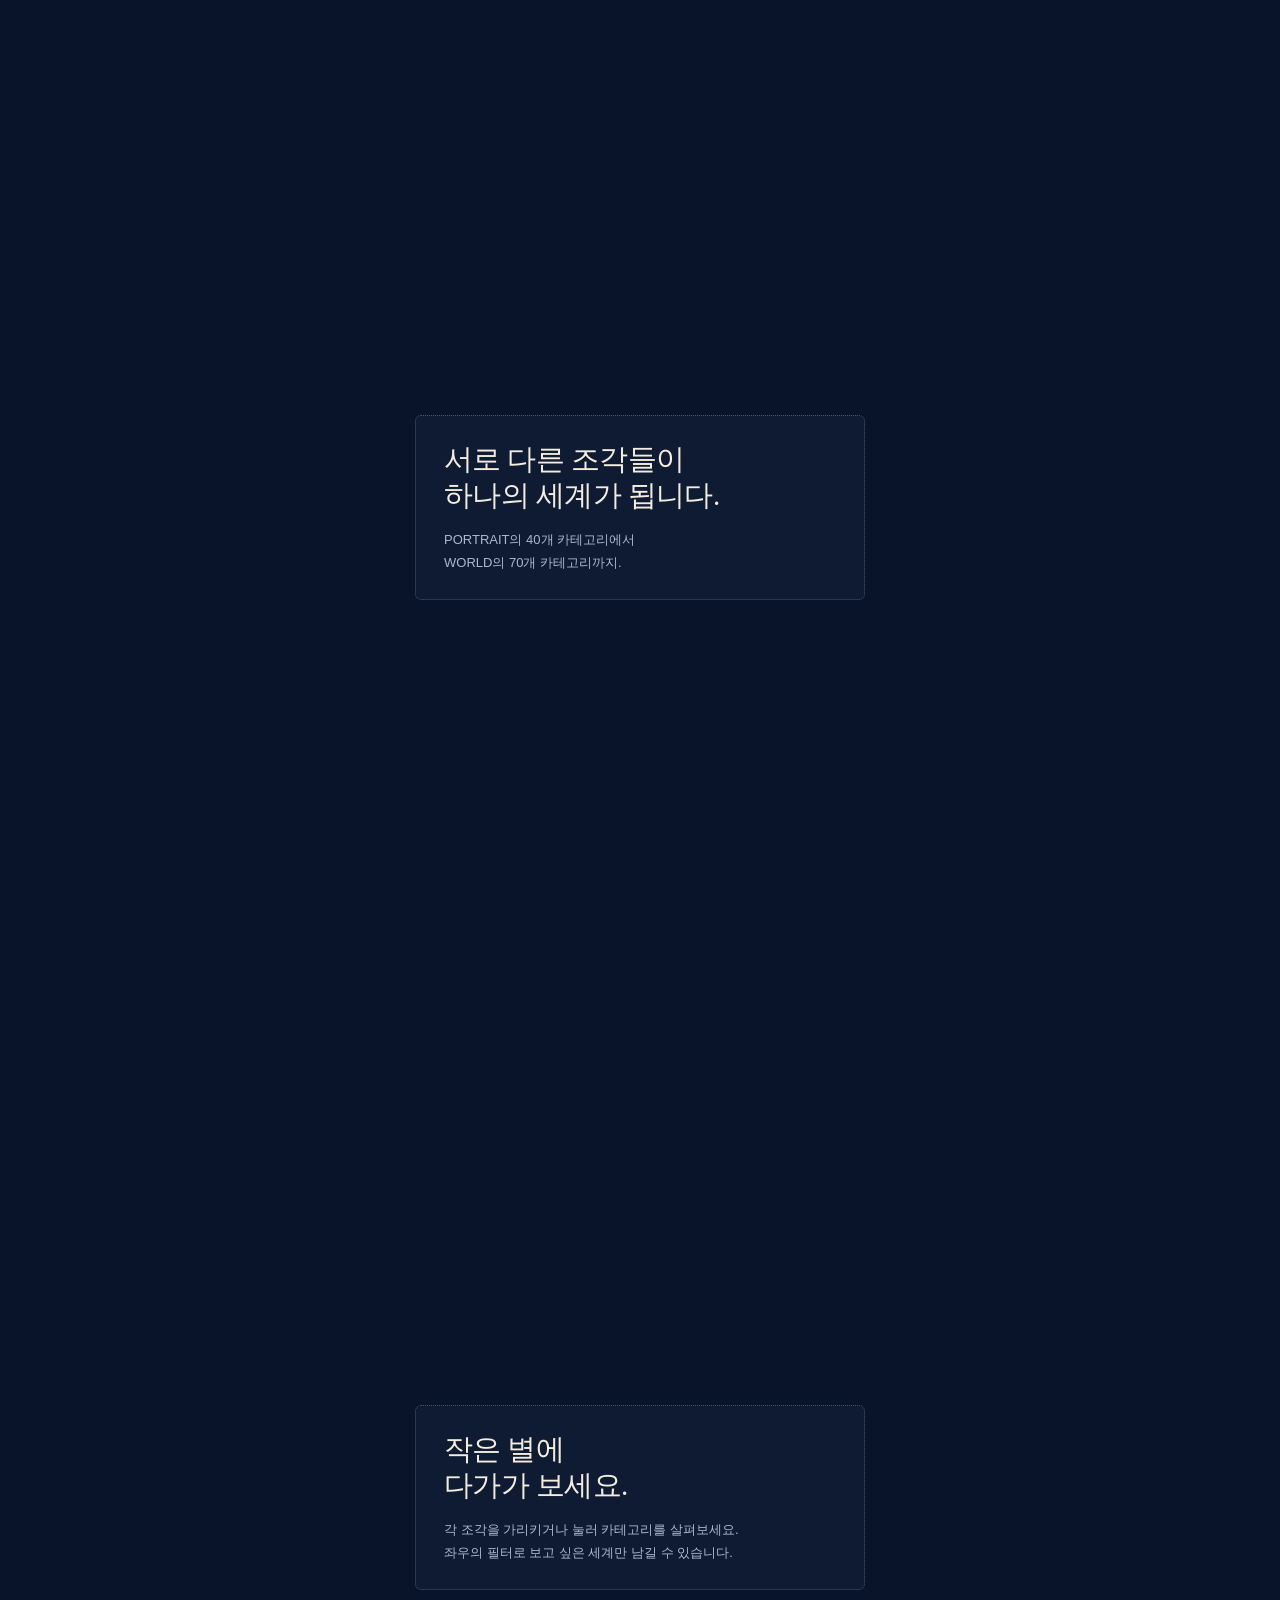
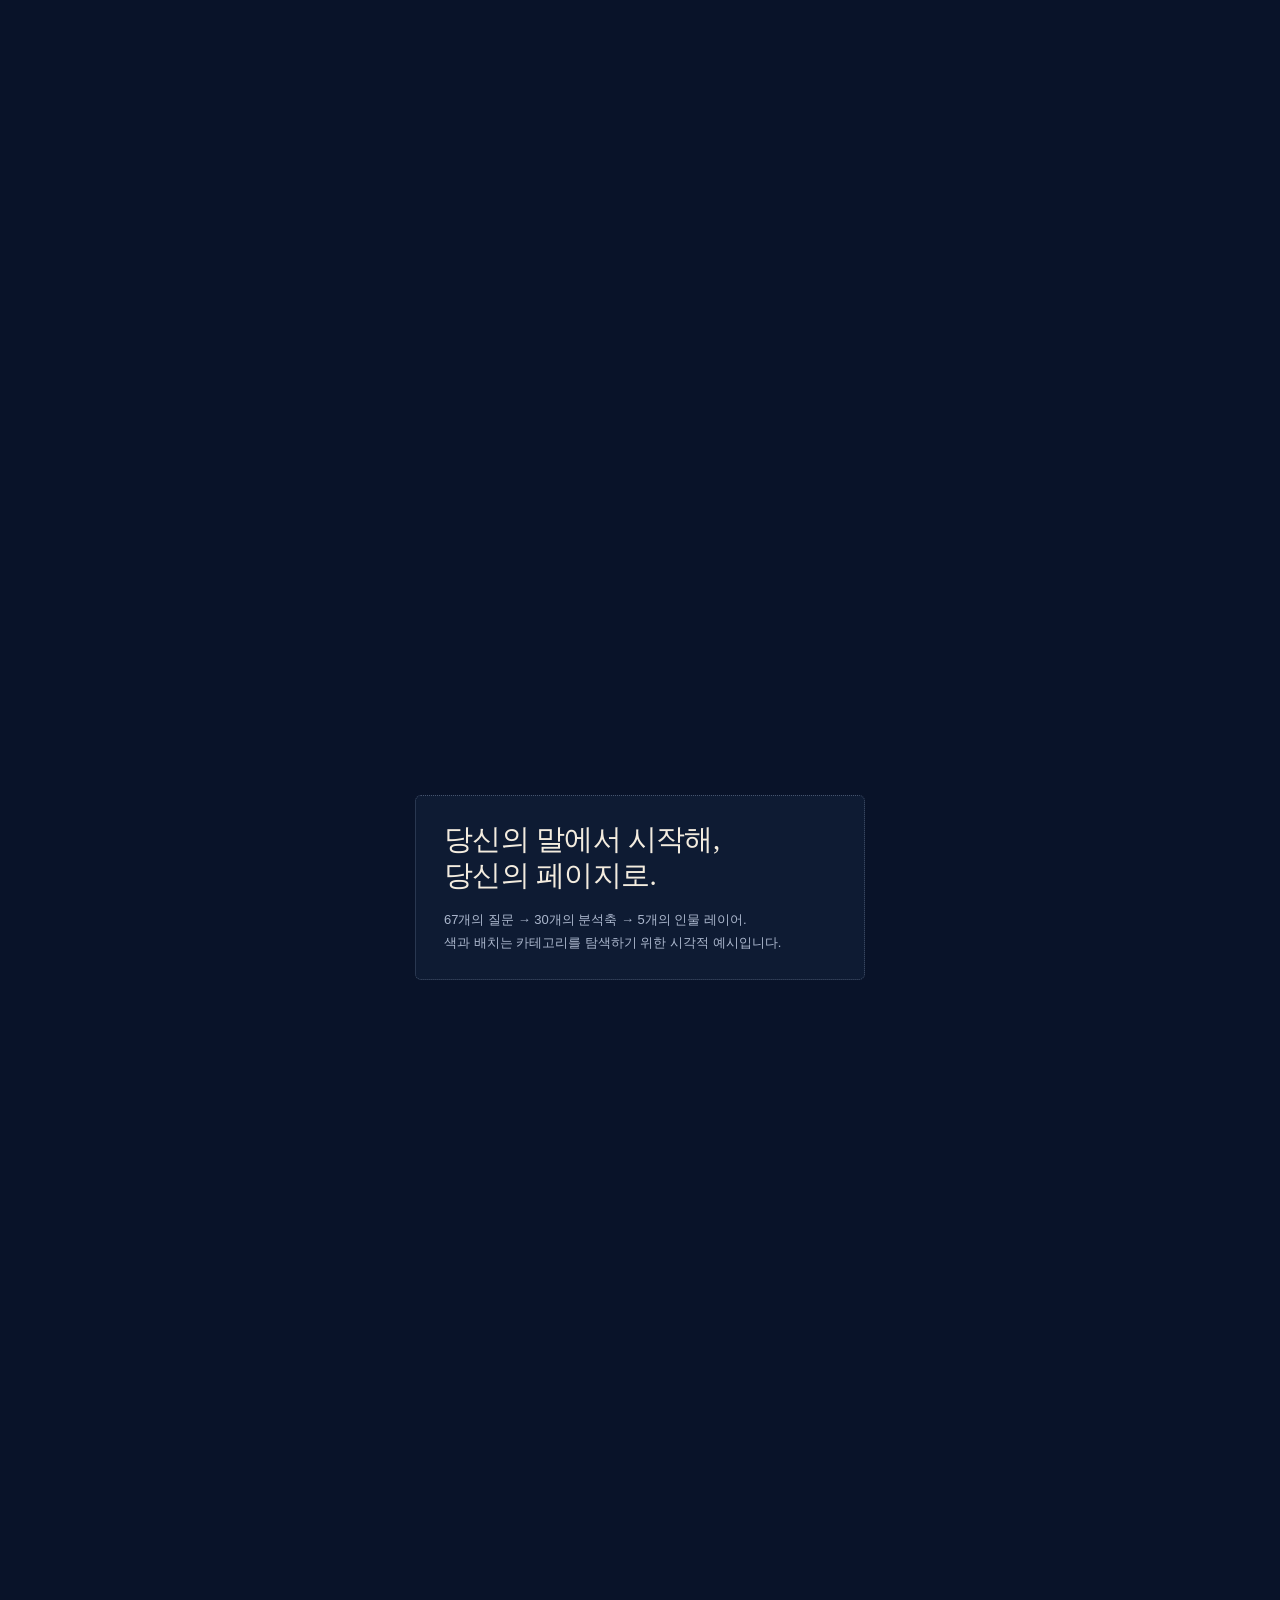
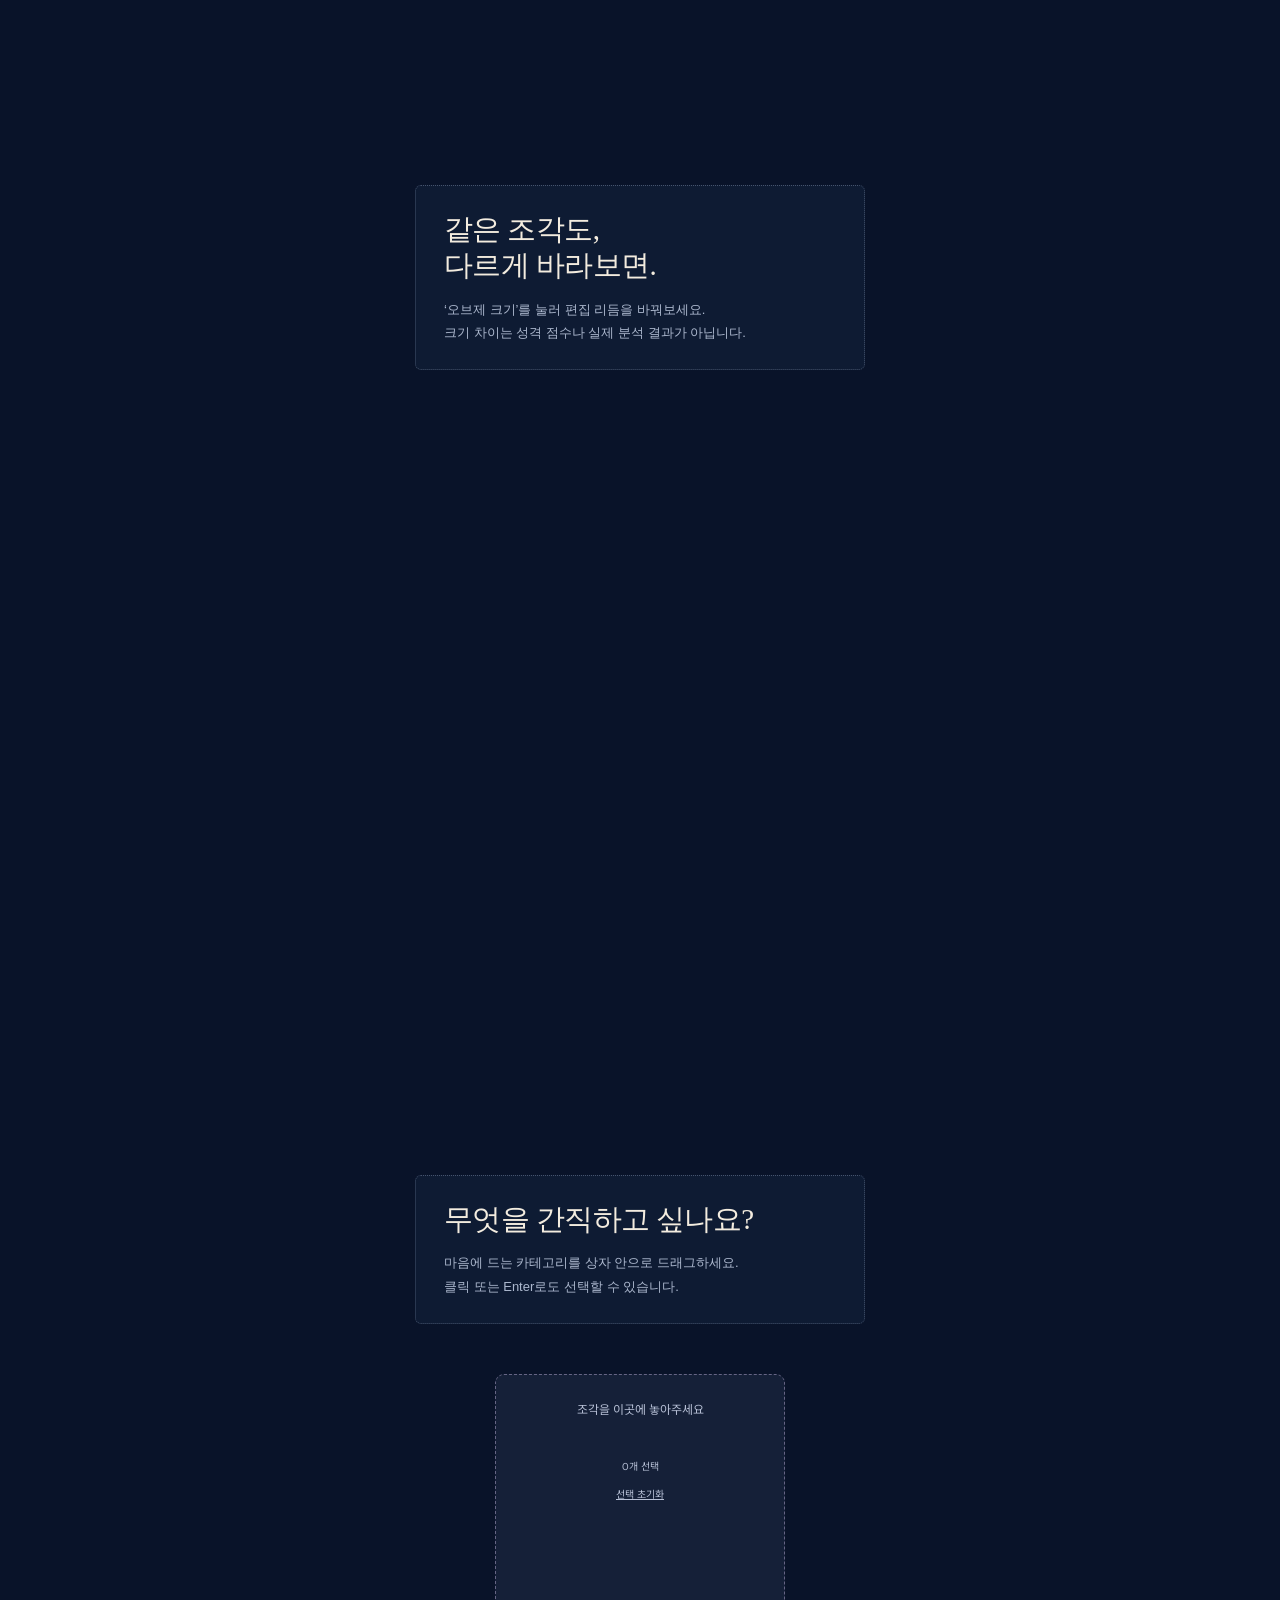
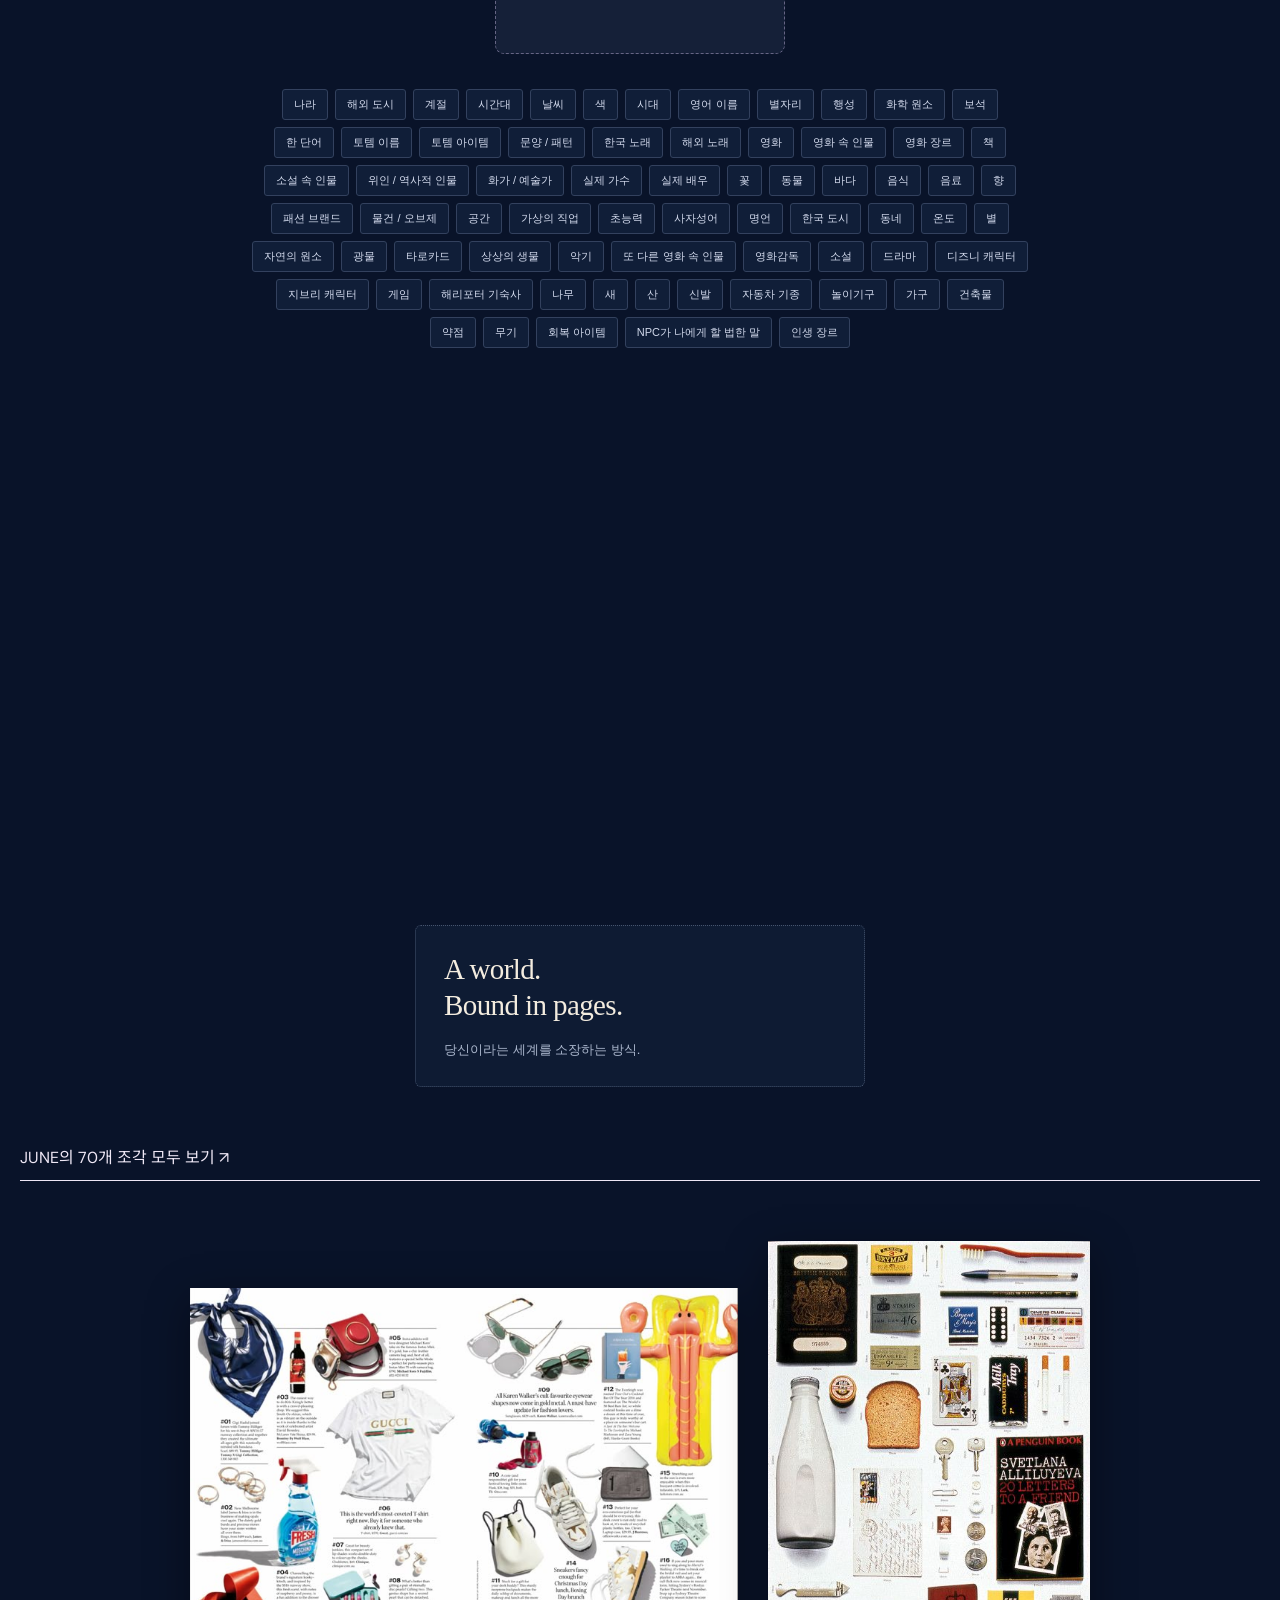
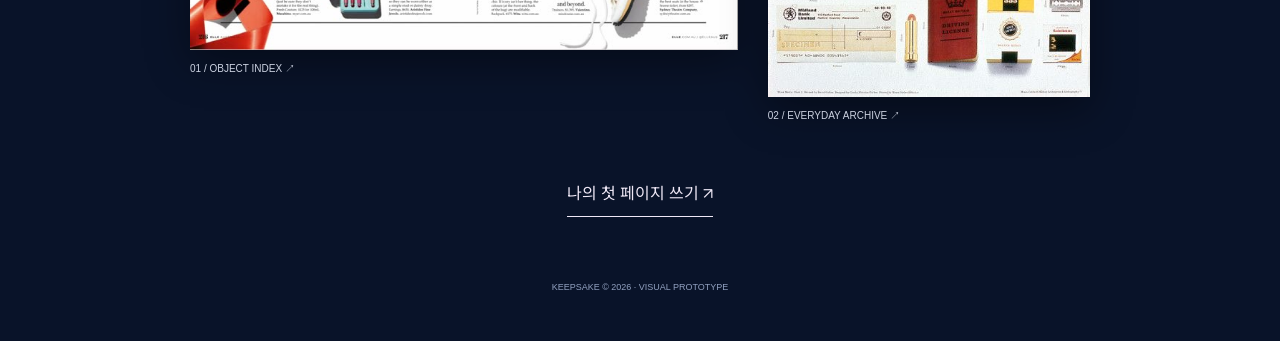
==== commit d1002020: "Use yellow red white green brown stars" ====
--- a/index.html
+++ b/index.html
@@ -17,4 +17,4 @@
 <dialog id="archive-menu" aria-label="Your personal archive 메뉴"><button id="archive-close" aria-label="메뉴 닫기">×</button><p class="archive-eyebrow">YOUR PERSONAL ARCHIVE</p><nav aria-label="아카이브 메뉴"><a href="#main"><span>The beginning</span><em>01</em></a><button id="menu-question"><span>Your 67 fragments<small class="menu-sample-note">예시 3개</small></span><em>02</em></button><a href="preview.html"><span>A little preview</span><em>03</em></a><button data-archive-info="keepsakes"><span>The keepsakes</span><em>04</em></button><button data-archive-info="wrapping"><span>The wrapping</span><em>05</em></button></nav><div class="archive-footer">당신의 이야기는, 당신에게만.<small>VISUAL DEMO · 실제 AI 분석 및 금전 결제 없음</small><button id="index-open" aria-haspopup="dialog">70개 도감 카테고리 보기 ↗</button></div></dialog><dialog id="archive-info" aria-labelledby="archive-info-title"><button id="archive-info-close" aria-label="안내 닫기">×</button><p class="archive-eyebrow">YOUR PERSONAL ARCHIVE</p><h2 id="archive-info-title"></h2><div id="archive-info-body"></div></dialog><dialog id="category-index" aria-labelledby="index-title"><header><div><small>A PERSONAL OBJECT INDEX</small><h2 id="index-title">70 things.<br>A whole world.</h2></div><button id="index-close" aria-label="카테고리 닫기">×</button></header><label for="category-search">카테고리 검색</label><input id="category-search" type="search" placeholder="이름으로 찾아보기"><p id="category-result" aria-live="polite"></p><div id="category-list"></div></dialog>
 <dialog id="reader" aria-labelledby="reader-title"><div class="reader-bar"><div><span id="reader-title"></span><span class="reader-sample">DESIGN SAMPLE</span></div><button class="close" data-close="reader" aria-label="매거진 닫기">닫기 ×</button></div><div class="reader-tabs" role="tablist" aria-label="매거진 페이지"><button role="tab" data-page="0">COVER</button><button role="tab" data-page="1">01 / IDENTITY</button><button role="tab" data-page="2">02–03 / OBJECTS</button><button role="tab" data-page="3">04 / EDITORIAL</button></div><div class="reader-content" id="reader-content"></div><div class="reader-controls"><button id="prev-page" aria-label="이전 페이지">← 이전</button><span id="page-count" aria-live="polite"></span><button id="next-page" aria-label="다음 페이지">다음 →</button></div><details class="identity-details"><summary>이 에디션의 시각적 정체성</summary><div id="identity-details"></div></details></dialog>
 <dialog id="question" aria-labelledby="question-title"><div class="reader-bar"><a class="brand" href="#">KEEPSAKE®</a><button class="close" data-close="question">닫기 ×</button></div><div class="question-body"><span class="section-label">CHAPTER 01 — 욕망과 발견 <span class="question-count">01 / 67</span></span><div class="progress"><span></span></div><span class="question-number">Q.01</span><h2 id="question-title">보고 싶지만 어떤 이유로든 끝내 못 보고 있는 영화가 있나요? 왜 못 보고 있나요?</h2><p>정답은 없어요. 짧게, 떠오르는 대로 적어주세요.</p><label for="answer" class="sr-only">첫 번째 질문의 답변</label><textarea id="answer" maxlength="60" placeholder="여기에 당신의 이야기를 적어주세요." rows="3"></textarea><div class="answer-meta"><span id="save-status" role="status">이 브라우저에만 저장됩니다</span><span id="char-count">0 / 60</span></div><div class="question-actions"><button class="text-button" id="clear-answer">답변 지우기</button><button class="solid" id="save-answer">이 문장 남겨두기 <span>↗</span></button></div><p class="question-footnote">첫 질문 화면의 시각적 프로토타입입니다.<br>전체 질문 진행과 AI 분석은 다음 단계에 연결됩니다.</p></div></dialog>
-<script type="module" src="app.js?v=sample1"></script><script type="module" src="home.js?v=star-size2"></script><script type="module" src="archive-menu.js?v=sample1"></script></body></html>+<script type="module" src="app.js?v=sample1"></script><script type="module" src="home.js?v=five-colors1"></script><script type="module" src="archive-menu.js?v=sample1"></script></body></html>
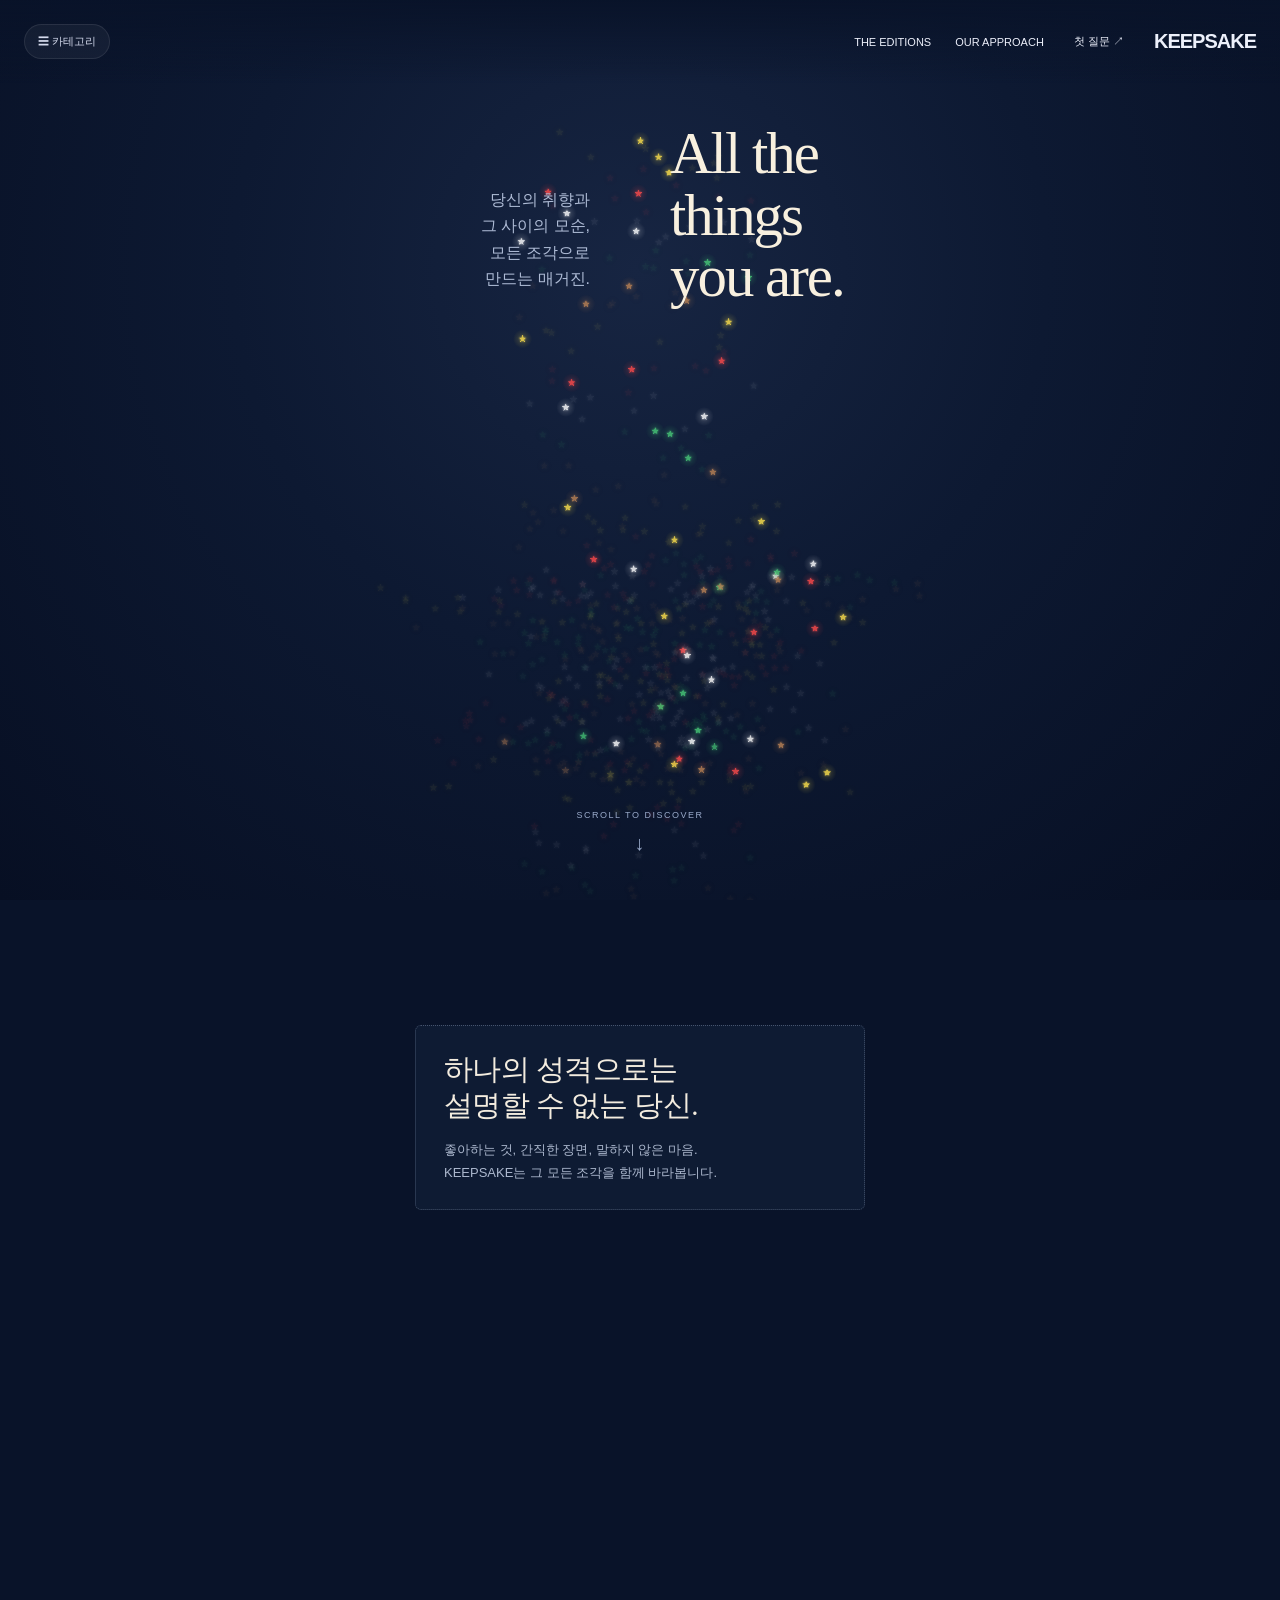
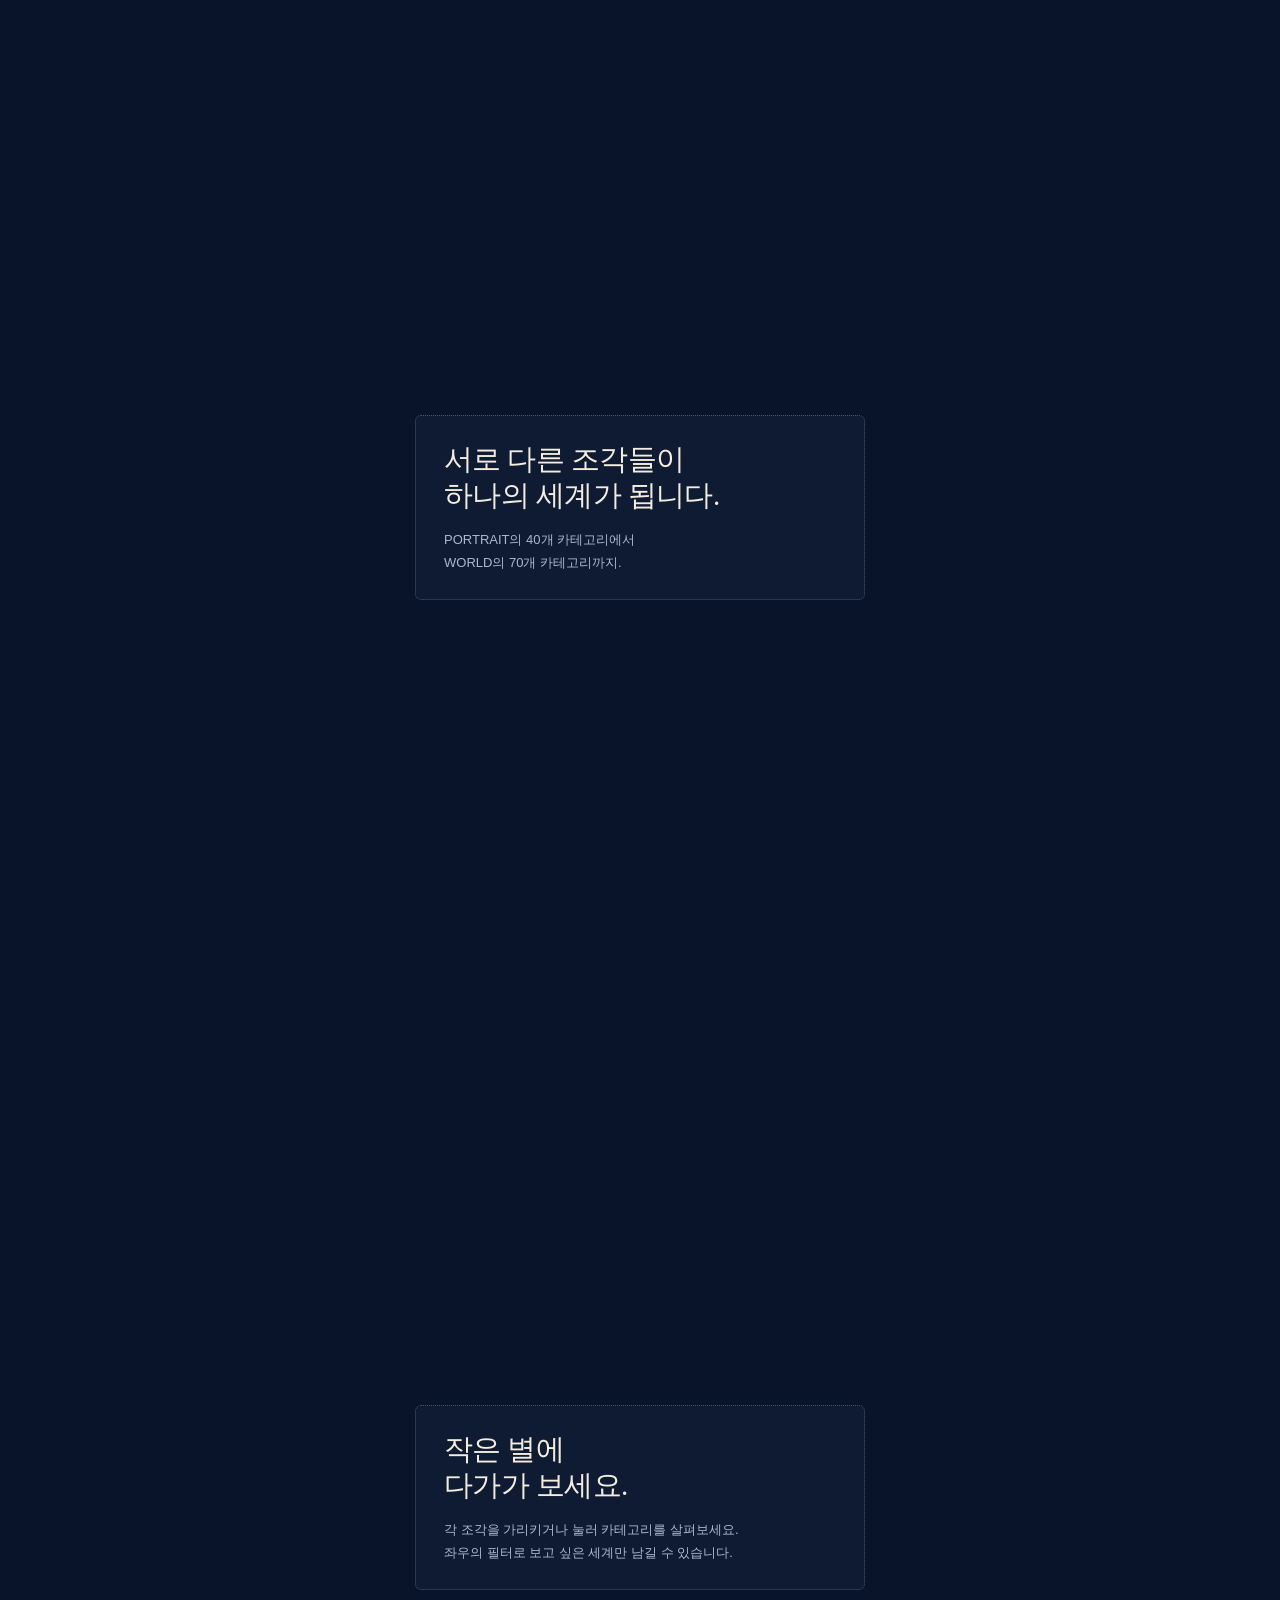
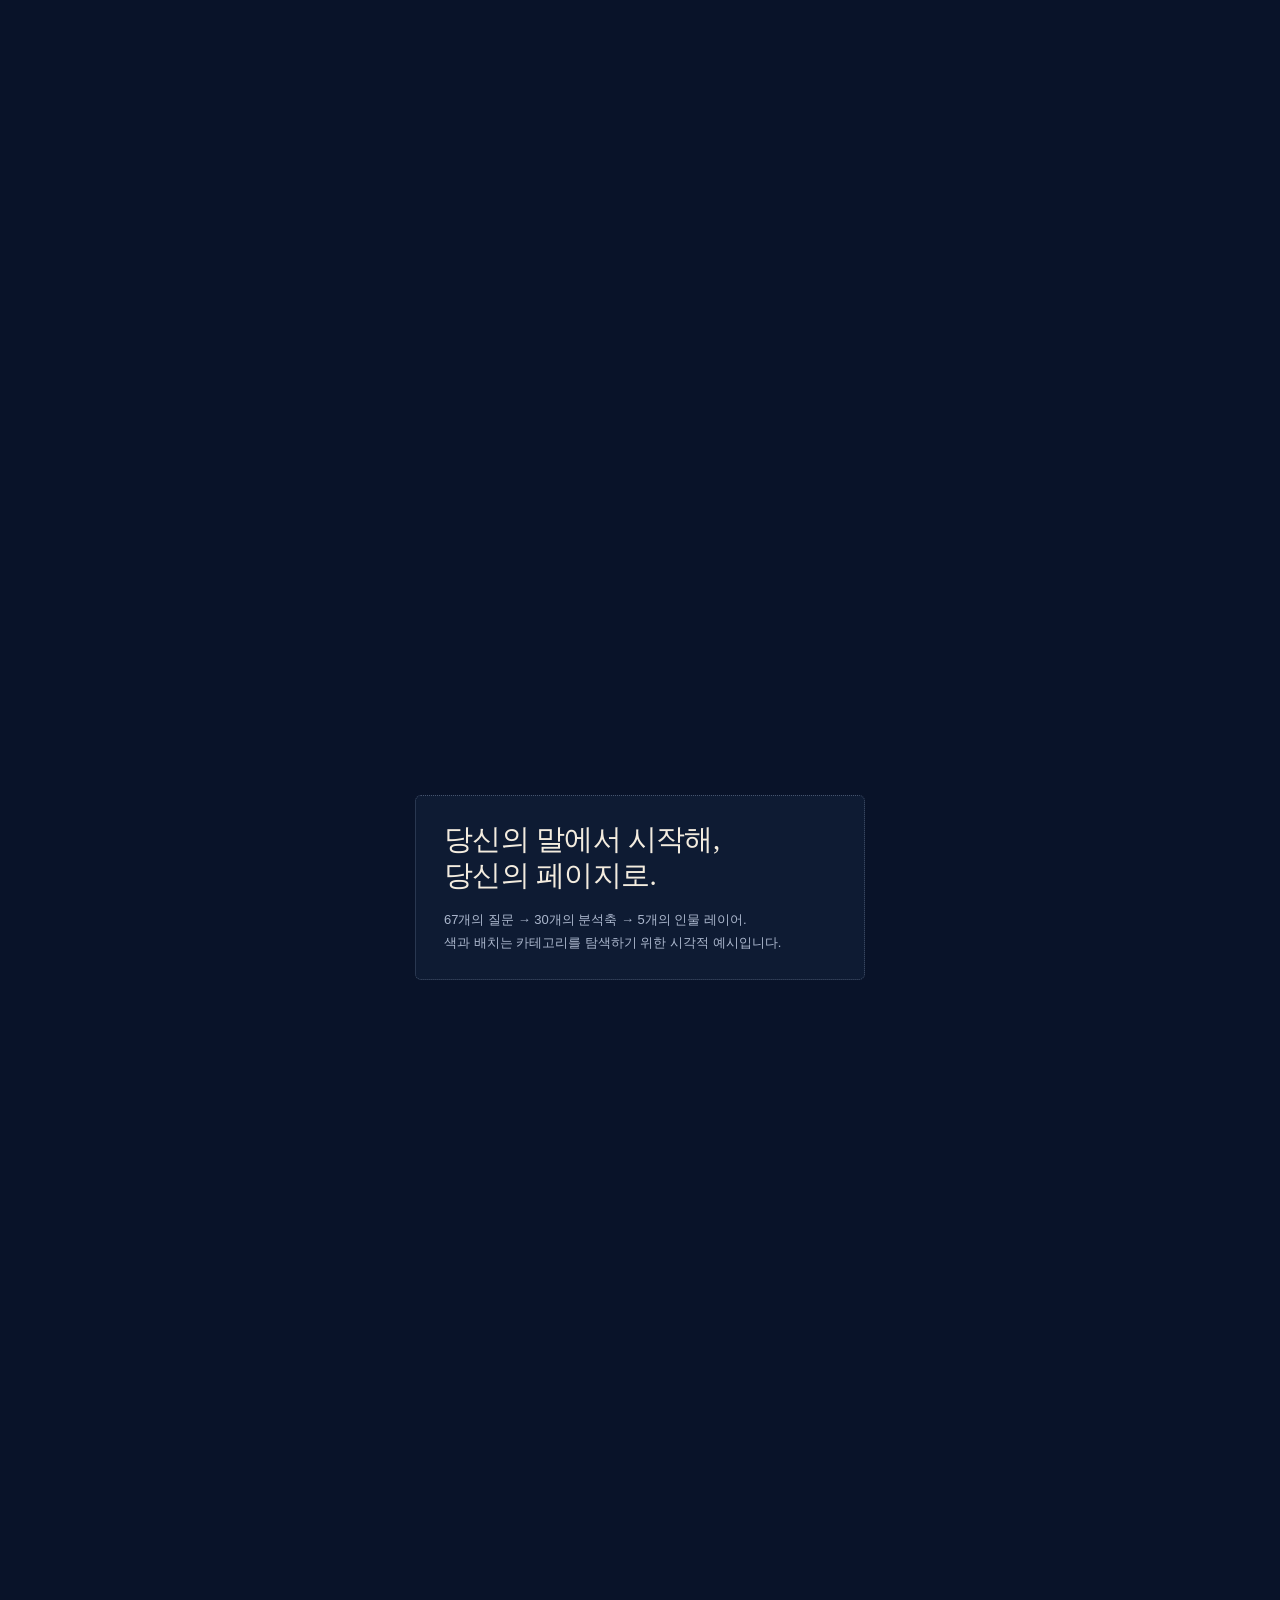
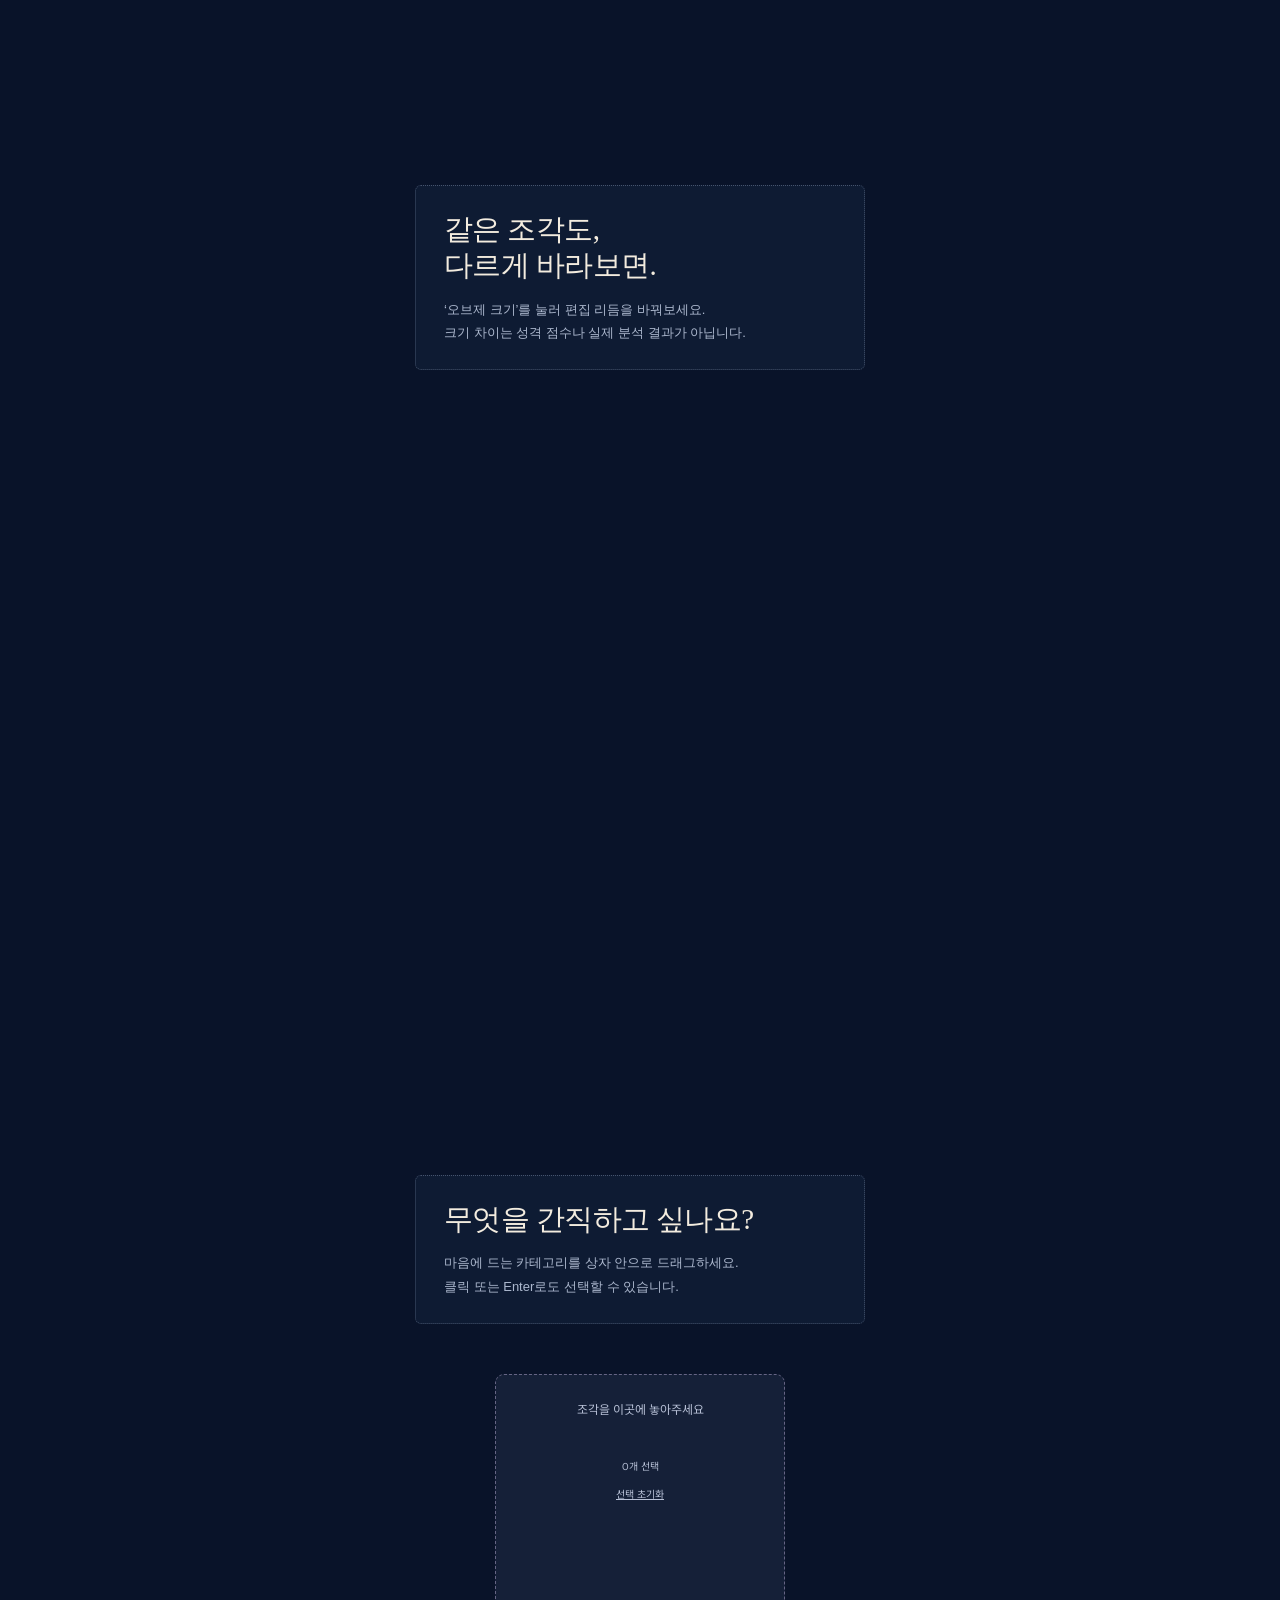
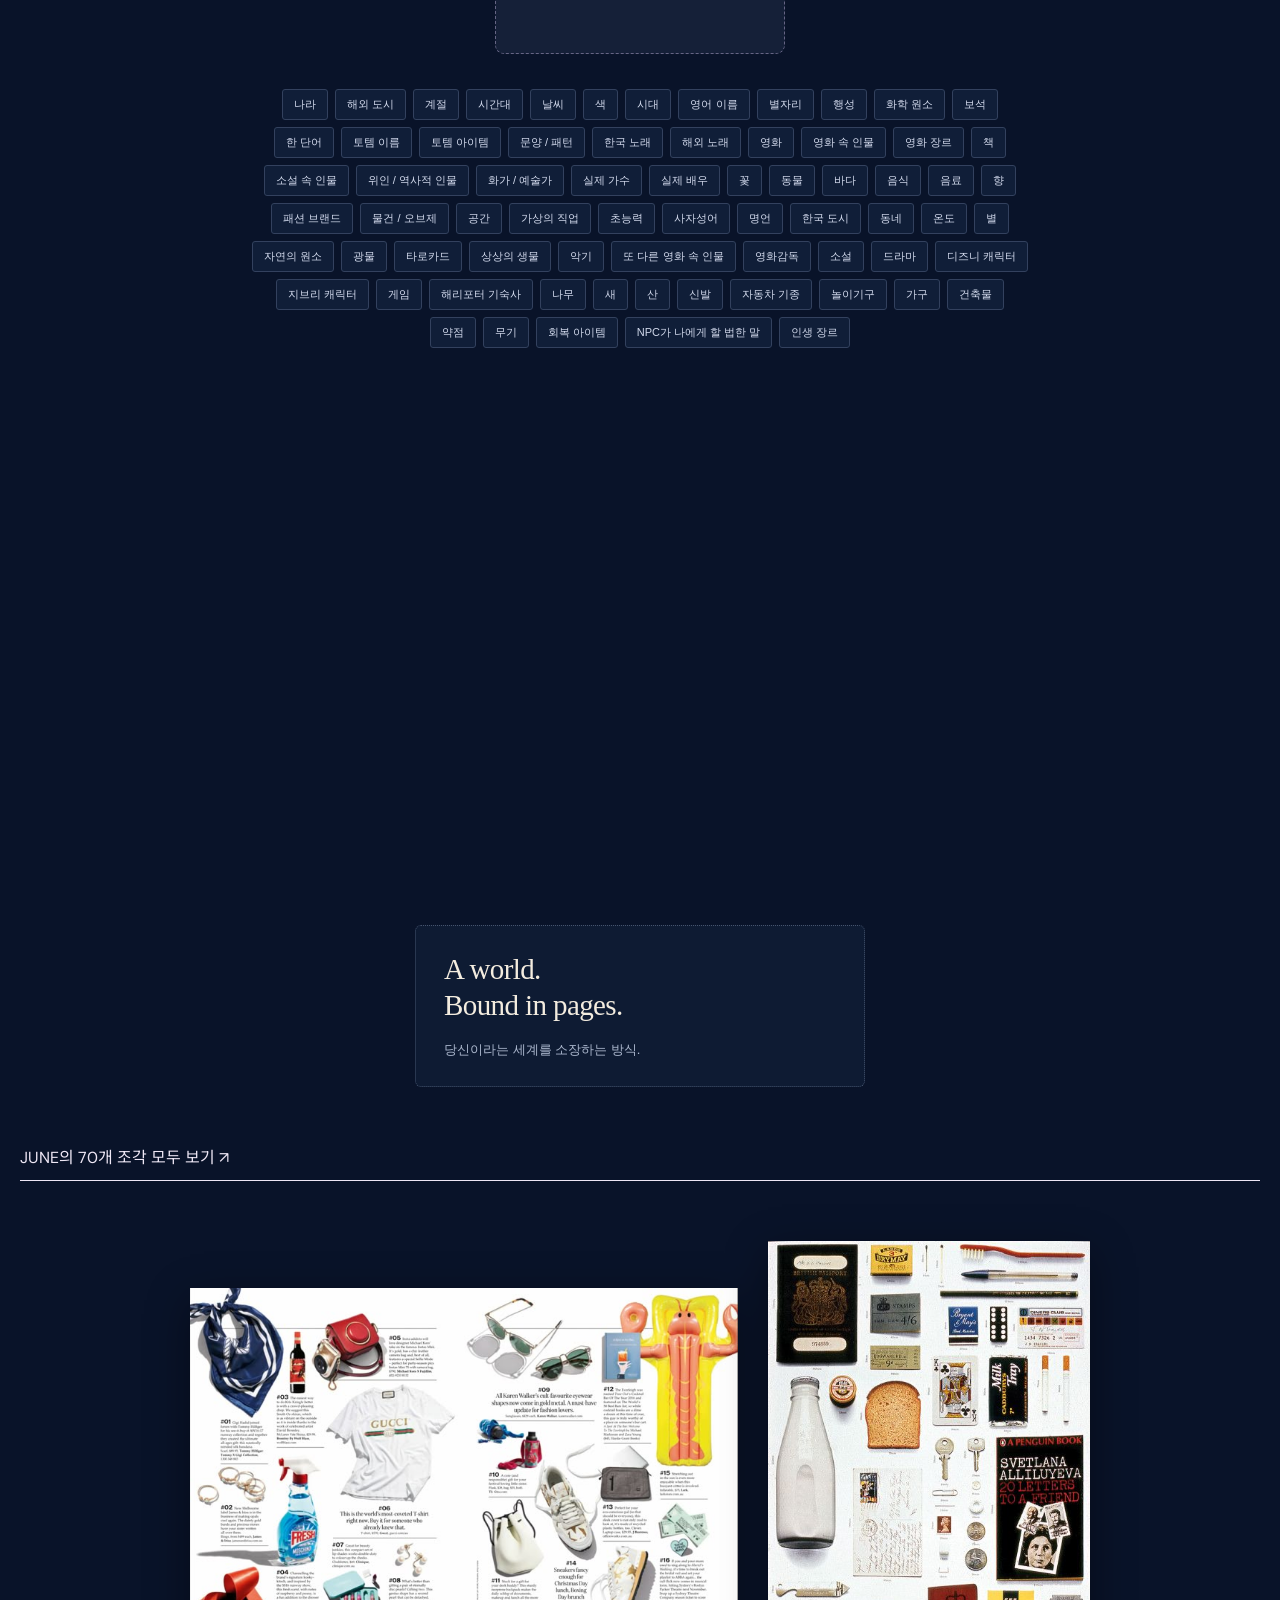
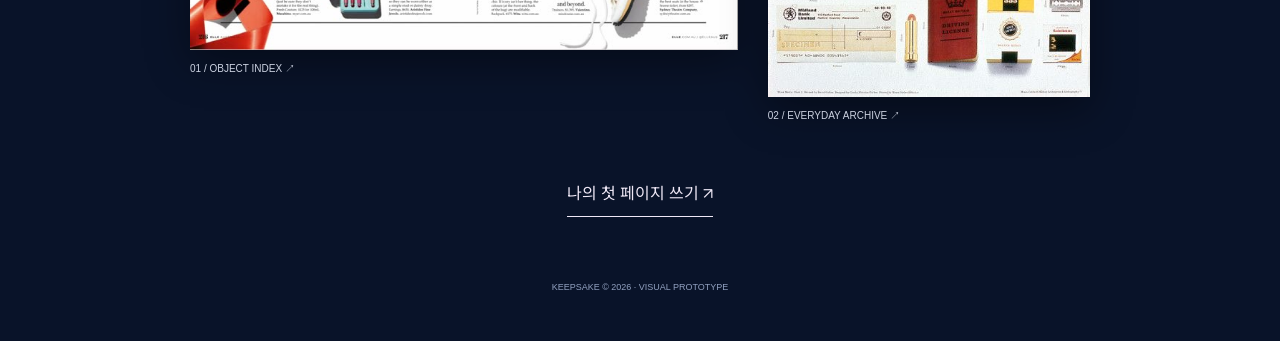
==== commit 9c674023: "Display 70 object images and final star palette" ====
--- a/index.html
+++ b/index.html
@@ -1,4 +1,4 @@
-<!doctype html><html lang="ko"><head><meta charset="utf-8"><meta name="viewport" content="width=device-width,initial-scale=1"><title>KEEPSAKE — All the things you are.</title><meta name="description" content="70개의 카테고리, 당신이라는 하나의 세계. KEEPSAKE 개인 매거진."><link rel="stylesheet" href="style.css"><link rel="stylesheet" href="spread.css"><link rel="stylesheet" href="home.css"><link rel="stylesheet" href="archive-menu.css?v=1"><link rel="stylesheet" href="archive-night.css?v=1"><link rel="stylesheet" href="packaging.css?v=sample1"><link rel="stylesheet" href="night-sky.css?v=pastel-space2"></head><body><a class="skip" href="#main">본문으로 이동</a>
+<!doctype html><html lang="ko"><head><meta charset="utf-8"><meta name="viewport" content="width=device-width,initial-scale=1"><title>KEEPSAKE — All the things you are.</title><meta name="description" content="70개의 카테고리, 당신이라는 하나의 세계. KEEPSAKE 개인 매거진."><link rel="stylesheet" href="style.css"><link rel="stylesheet" href="spread.css"><link rel="stylesheet" href="home.css"><link rel="stylesheet" href="archive-menu.css?v=1"><link rel="stylesheet" href="archive-night.css?v=five-colors1"><link rel="stylesheet" href="packaging.css?v=sample1"><link rel="stylesheet" href="night-sky.css?v=pastel-space2"></head><body><a class="skip" href="#main">본문으로 이동</a>
 <canvas id="world-canvas" aria-label="스크롤에 따라 재배열되는 KEEPSAKE 카테고리 시각화" tabindex="0"></canvas>
 <header class="world-nav"><button id="archive-open" aria-haspopup="dialog">☰ 카테고리</button><nav aria-label="메인"><a href="#editions">THE EDITIONS</a><a href="#about">OUR APPROACH</a><button data-question>첫 질문 ↗</button><a class="wordmark" href="#main">KEEPSAKE</a></nav></header>
 <main id="main" class="world-story">
--- a/archive-night.css
+++ b/archive-night.css
@@ -4,26 +4,26 @@
   padding:64px 56px 32px;
   background:radial-gradient(ellipse at 75% 0%,#203353 0%,#101d35 44%,#091329 100%);
   color:#f8f0df;scrollbar-width:thin;scrollbar-color:#536582 #101d35;
-  border:1px solid #a6ddff26;
+  border:1px solid #ffe34d26;
   border-radius:8px;
   box-shadow:0 24px 100px #0009,inset 0 1px 0 #ffffff0b;
 }
 #archive-menu::backdrop{background:#040a18b8;backdrop-filter:blur(10px)}
-#archive-menu .archive-eyebrow{color:#a6ddff;font:10px/1.5 Arial,sans-serif;letter-spacing:2.8px;margin-bottom:23px}
-#archive-close{color:#f8f0df;scrollbar-width:thin;scrollbar-color:#536582 #101d35;right:22px;top:20px;width:36px;height:36px;border-radius:50%;border:1px solid #a6ddff33;background:#ffffff05;font:23px/1 Arial}
-#archive-close:hover{background:#a6ddff18}
+#archive-menu .archive-eyebrow{color:#ffe34d;font:10px/1.5 Arial,sans-serif;letter-spacing:2.8px;margin-bottom:23px}
+#archive-close{color:#f8f0df;scrollbar-width:thin;scrollbar-color:#536582 #101d35;right:22px;top:20px;width:36px;height:36px;border-radius:50%;border:1px solid #ffe34d33;background:#ffffff05;font:23px/1 Arial}
+#archive-close:hover{background:#ffe34d18}
 #archive-menu nav>a,#archive-menu nav>button{color:#f8f0df;scrollbar-width:thin;scrollbar-color:#536582 #101d35;font:400 clamp(29px,3.3vw,38px)/1.1 Georgia,serif;letter-spacing:-1px;padding:20px 0;border-bottom:1px solid #b6c9eb26;transition:color .2s,padding .2s,background .2s}
-#archive-menu nav>:nth-child(1){--star:#a6ddff}
-#archive-menu nav>:nth-child(2){--star:#ffc3df}
-#archive-menu nav>:nth-child(3){--star:#fff2a8}
-#archive-menu nav>:nth-child(4){--star:#a9efd5}
-#archive-menu nav>:nth-child(5){--star:#d4bfff}
+#archive-menu nav>:nth-child(1){--star:#ffe34d}
+#archive-menu nav>:nth-child(2){--star:#ff4b4b}
+#archive-menu nav>:nth-child(3){--star:#ffffff}
+#archive-menu nav>:nth-child(4){--star:#48c978}
+#archive-menu nav>:nth-child(5){--star:#b98255}
 #archive-menu nav em{display:flex;align-items:center;gap:12px;color:var(--star);font:400 14px/1 Georgia,serif;letter-spacing:1px;white-space:nowrap}
 #archive-menu nav em::before{content:'★';font:17px/1 Georgia,serif;text-shadow:0 0 9px var(--star)}
 #archive-menu nav>a:hover,#archive-menu nav>button:hover{color:var(--star);padding-left:8px;background:linear-gradient(90deg,#ffffff06,transparent)}
 #archive-menu .menu-sample-note{color:#c4afc5;font:11px/1.5 Arial,sans-serif;margin-top:9px;letter-spacing:0}
 #archive-menu .archive-footer{color:#c1cce0;margin-top:30px;font:12px/1.8 Arial,sans-serif}
 #archive-menu .archive-footer small{color:#91a0bb;font-size:9px;margin-top:13px}
-#archive-menu #index-open{color:#a6ddff;margin-top:17px;text-decoration-color:#a6ddff66;text-underline-offset:5px}
-#archive-menu :focus-visible{outline:2px solid #a6ddff;outline-offset:5px}
+#archive-menu #index-open{color:#ffe34d;margin-top:17px;text-decoration-color:#ffe34d66;text-underline-offset:5px}
+#archive-menu :focus-visible{outline:2px solid #ffe34d;outline-offset:5px}
 @media(max-width:600px){#archive-menu{padding:65px 27px 32px}#archive-menu nav>a,#archive-menu nav>button{font-size:clamp(25px,6.4vw,34px);padding:21px 0;gap:12px}#archive-menu nav em{font-size:12px;gap:8px}#archive-menu nav em::before{font-size:14px}}
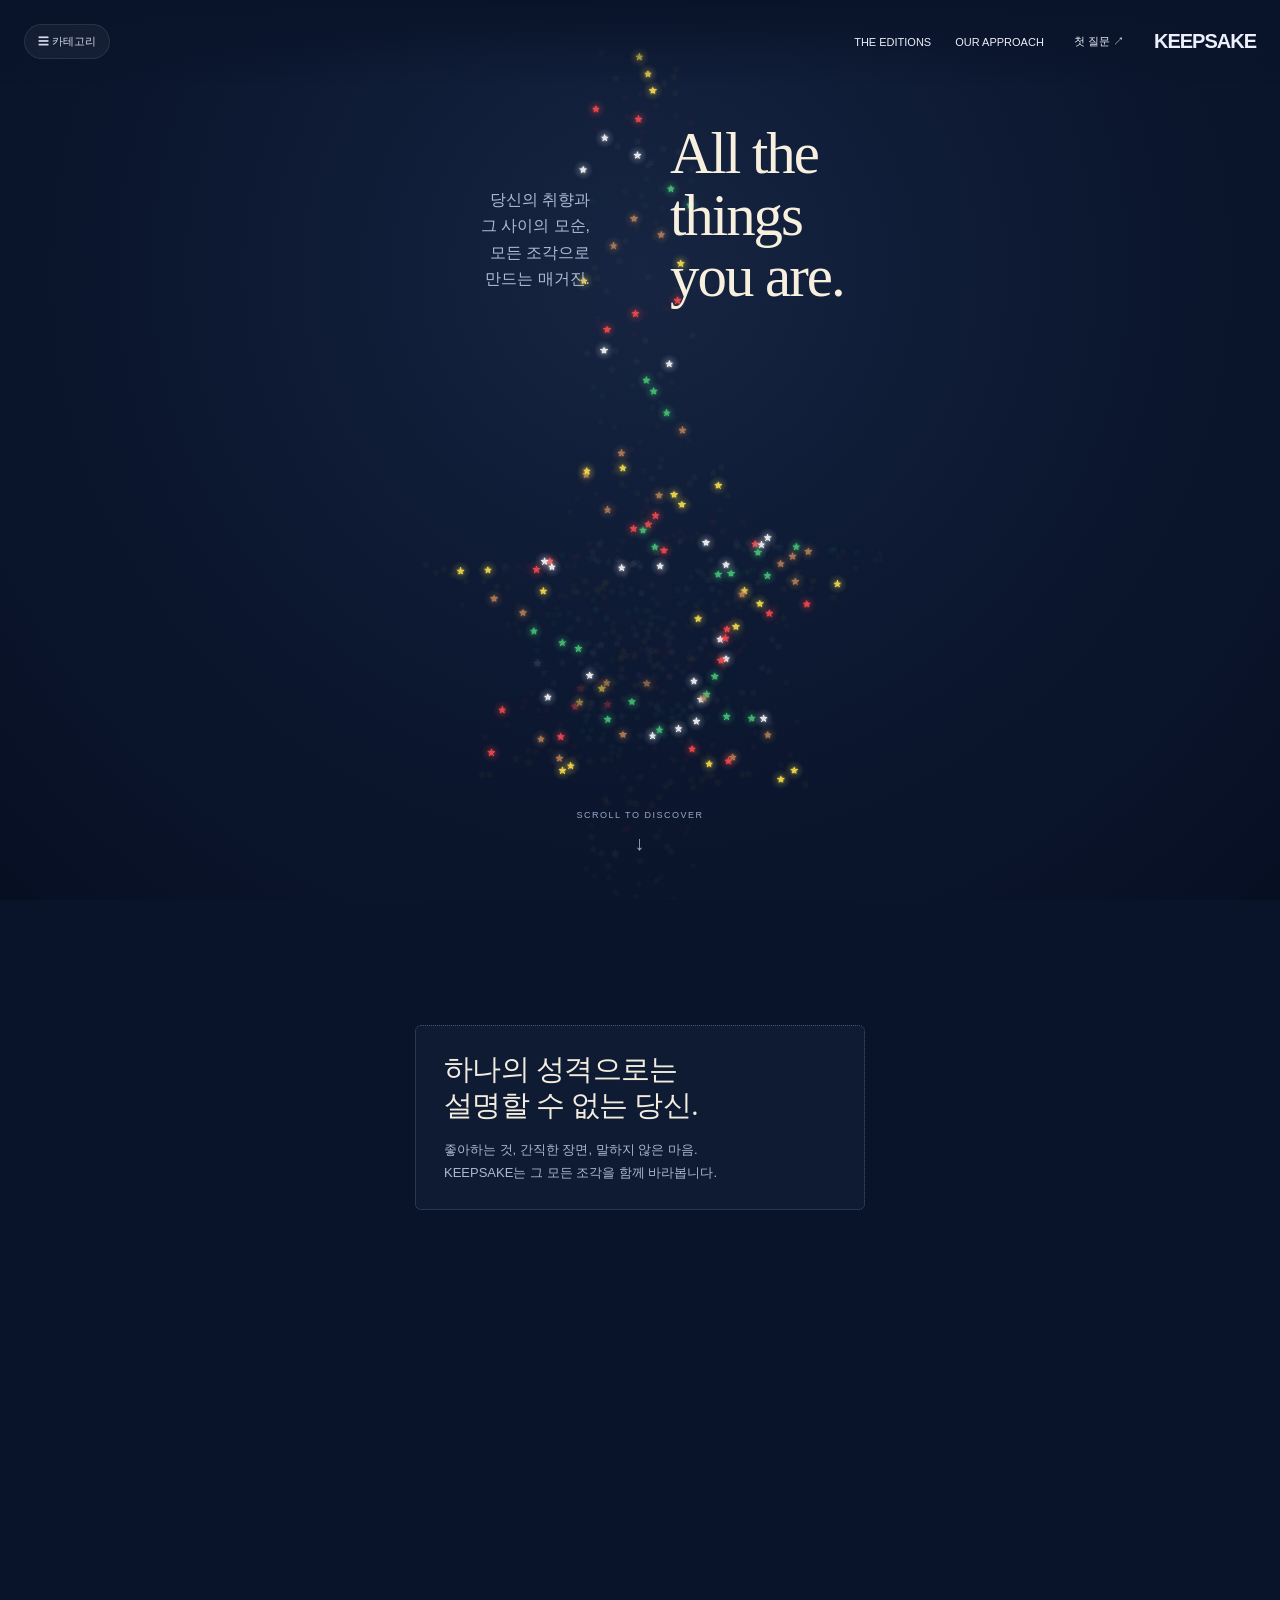
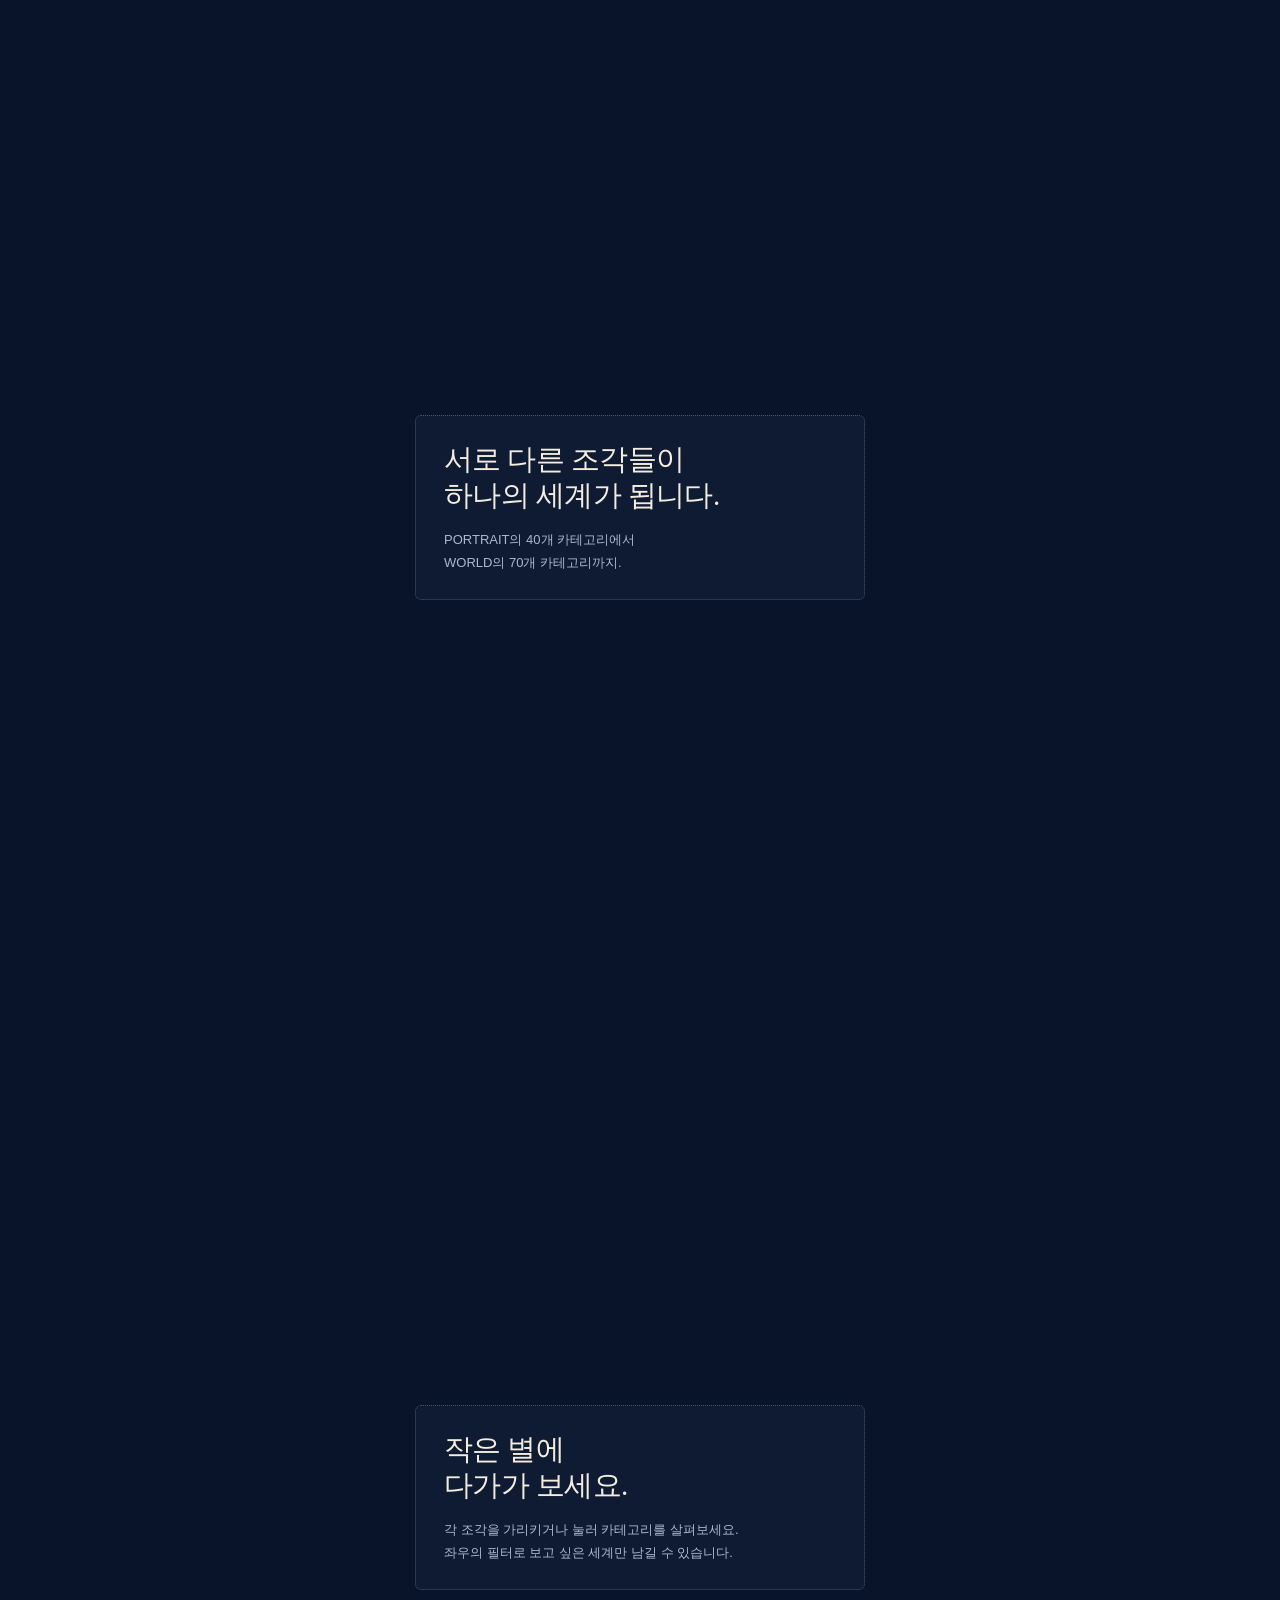
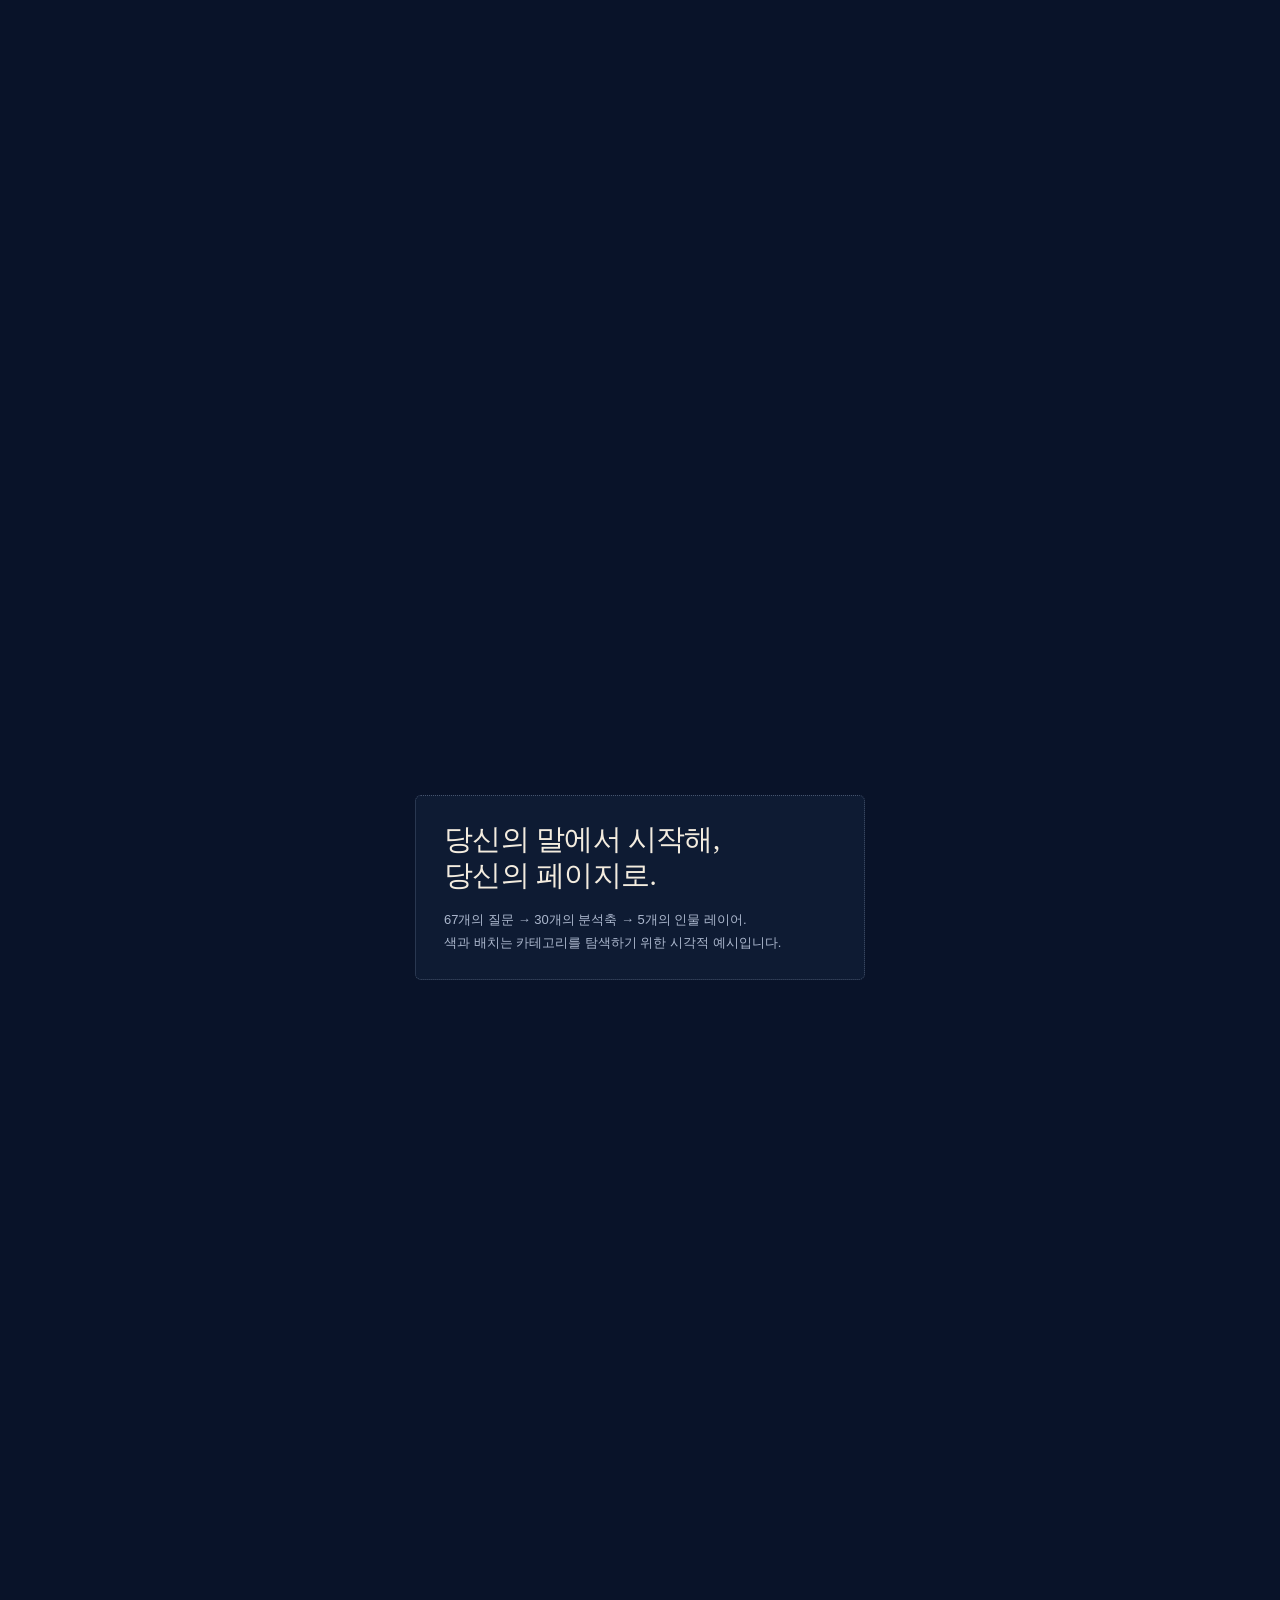
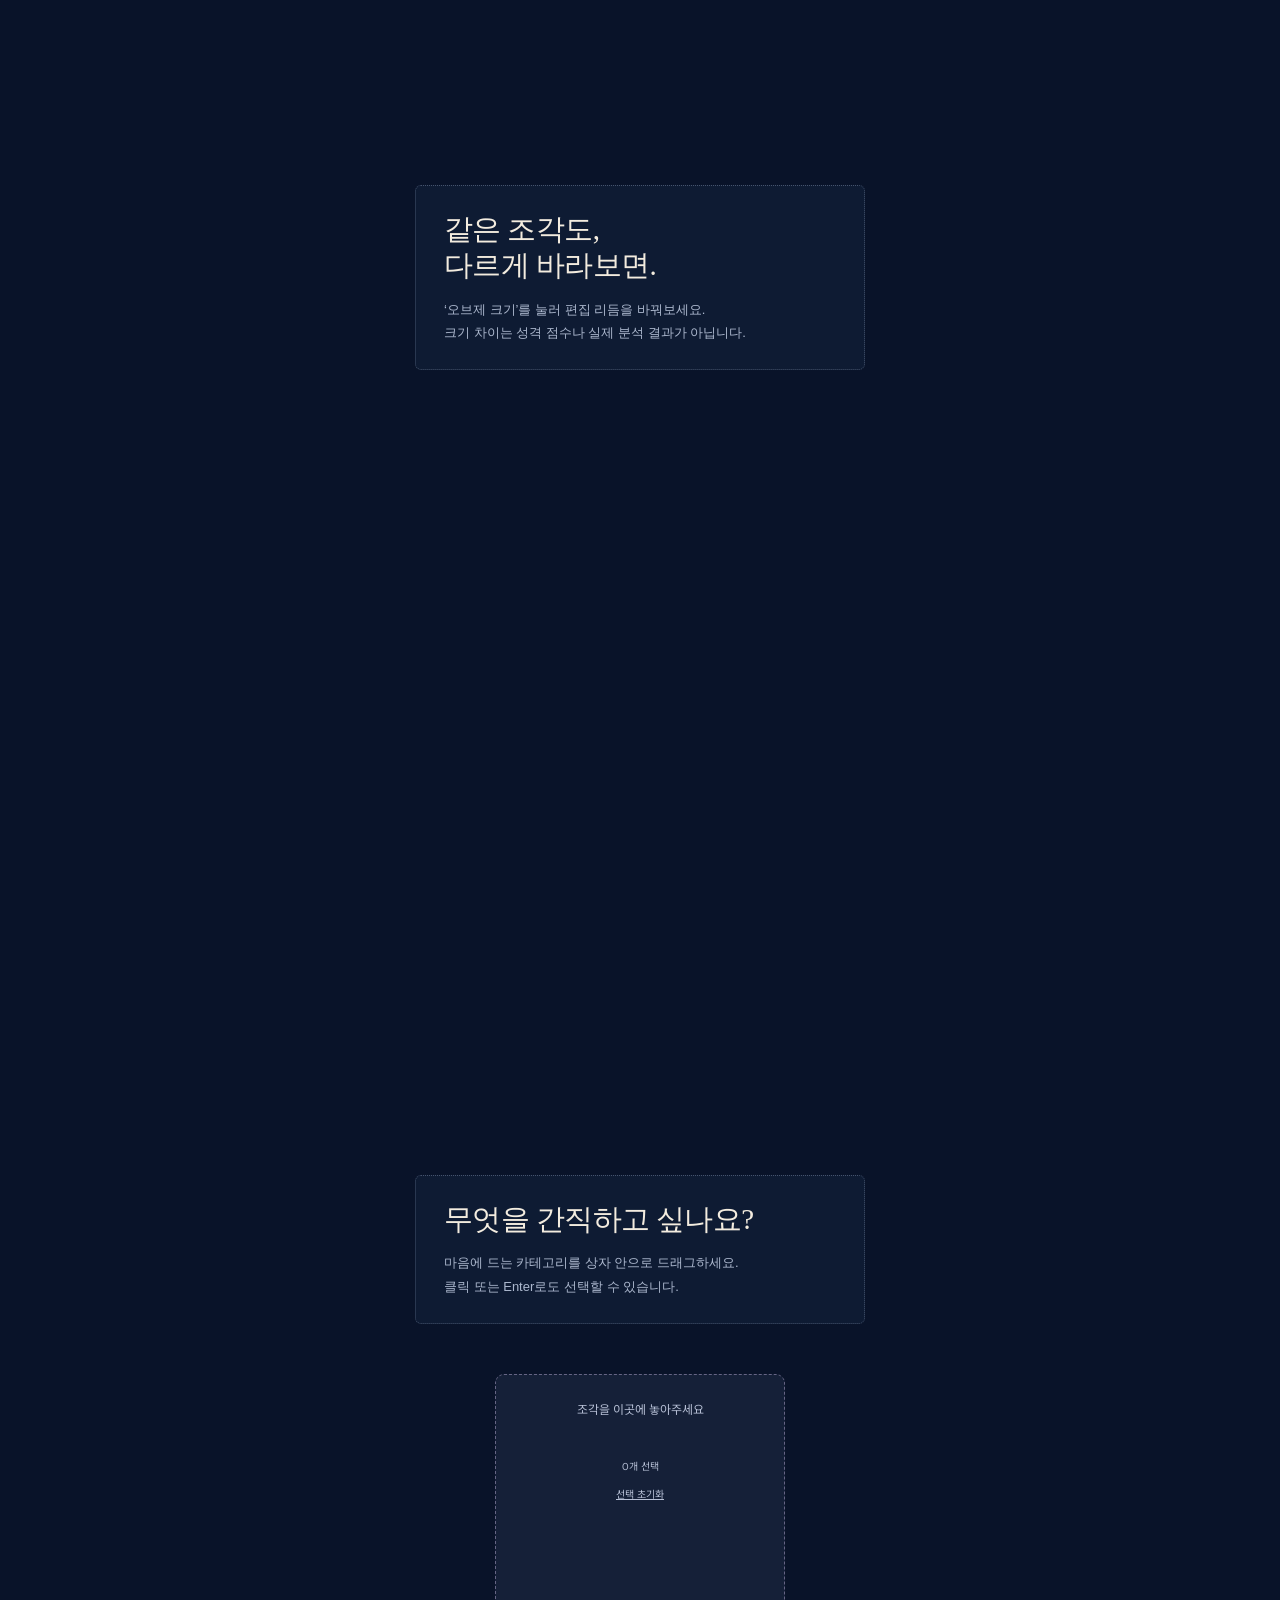
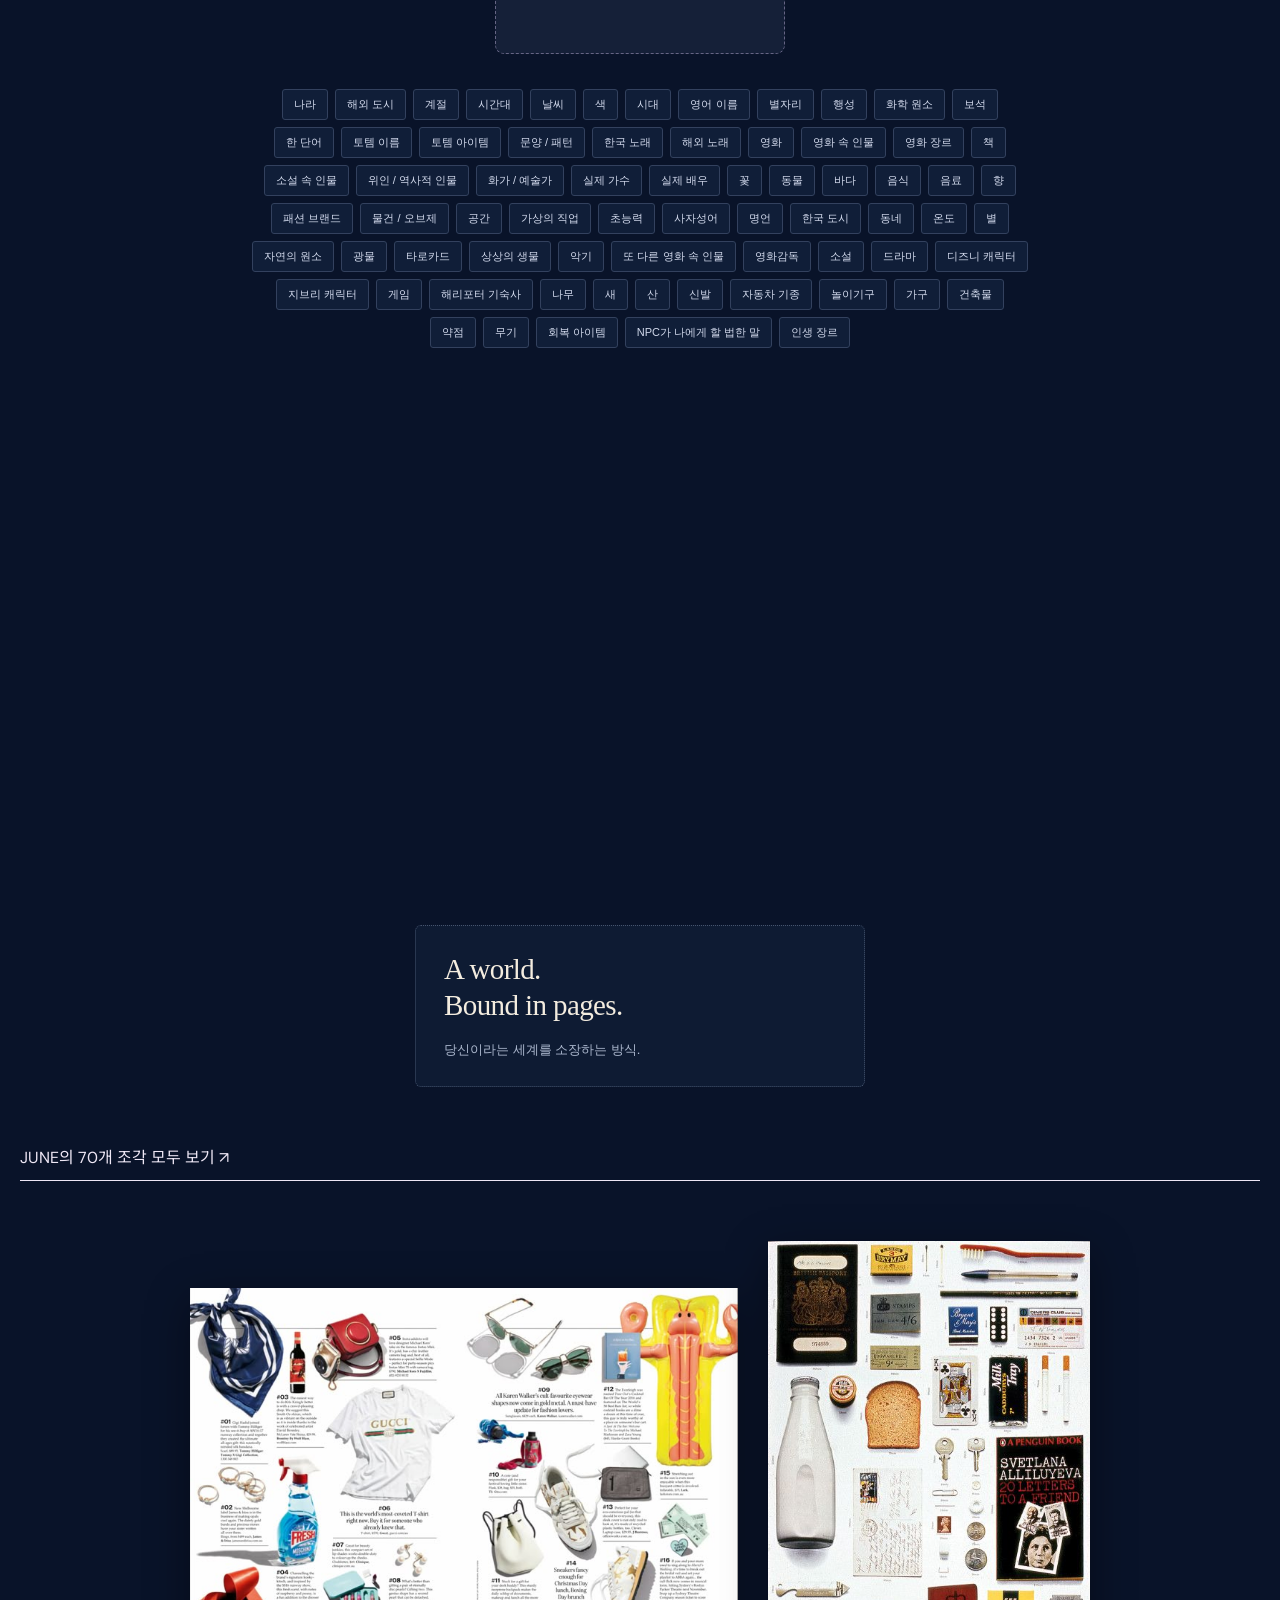
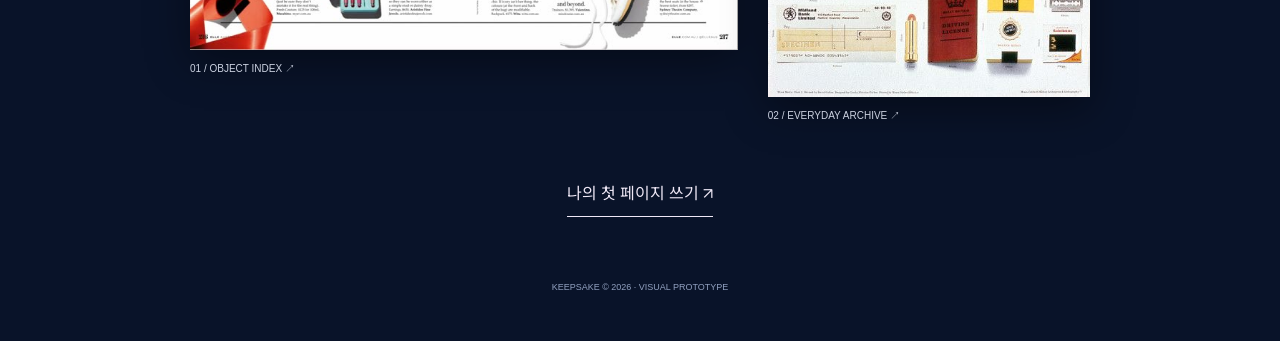
==== commit 8dfe9d19: "Keep category navigation visible across home preview and magazine" ====
--- a/index.html
+++ b/index.html
@@ -1,4 +1,4 @@
-<!doctype html><html lang="ko"><head><meta charset="utf-8"><meta name="viewport" content="width=device-width,initial-scale=1"><title>KEEPSAKE — All the things you are.</title><meta name="description" content="70개의 카테고리, 당신이라는 하나의 세계. KEEPSAKE 개인 매거진."><link rel="stylesheet" href="style.css"><link rel="stylesheet" href="spread.css"><link rel="stylesheet" href="home.css"><link rel="stylesheet" href="archive-menu.css?v=1"><link rel="stylesheet" href="archive-night.css?v=five-colors1"><link rel="stylesheet" href="packaging.css?v=sample1"><link rel="stylesheet" href="night-sky.css?v=pastel-space2"></head><body><a class="skip" href="#main">본문으로 이동</a>
+<!doctype html><html lang="ko"><head><meta charset="utf-8"><meta name="viewport" content="width=device-width,initial-scale=1"><title>KEEPSAKE — All the things you are.</title><meta name="description" content="70개의 카테고리, 당신이라는 하나의 세계. KEEPSAKE 개인 매거진."><link rel="stylesheet" href="style.css"><link rel="stylesheet" href="spread.css"><link rel="stylesheet" href="home.css"><link rel="stylesheet" href="archive-menu.css?v=1"><link rel="stylesheet" href="archive-night.css?v=five-colors1"><link rel="stylesheet" href="packaging.css?v=sample1"><link rel="stylesheet" href="night-sky.css?v=pastel-space2"><link rel="stylesheet" href="category-navigation.css?v=1"></head><body><a class="skip" href="#main">본문으로 이동</a>
 <canvas id="world-canvas" aria-label="스크롤에 따라 재배열되는 KEEPSAKE 카테고리 시각화" tabindex="0"></canvas>
 <header class="world-nav"><button id="archive-open" aria-haspopup="dialog">☰ 카테고리</button><nav aria-label="메인"><a href="#editions">THE EDITIONS</a><a href="#about">OUR APPROACH</a><button data-question>첫 질문 ↗</button><a class="wordmark" href="#main">KEEPSAKE</a></nav></header>
 <main id="main" class="world-story">
@@ -17,4 +17,4 @@
 <dialog id="archive-menu" aria-label="Your personal archive 메뉴"><button id="archive-close" aria-label="메뉴 닫기">×</button><p class="archive-eyebrow">YOUR PERSONAL ARCHIVE</p><nav aria-label="아카이브 메뉴"><a href="#main"><span>The beginning</span><em>01</em></a><button id="menu-question"><span>Your 67 fragments<small class="menu-sample-note">예시 3개</small></span><em>02</em></button><a href="preview.html"><span>A little preview</span><em>03</em></a><button data-archive-info="keepsakes"><span>The keepsakes</span><em>04</em></button><button data-archive-info="wrapping"><span>The wrapping</span><em>05</em></button></nav><div class="archive-footer">당신의 이야기는, 당신에게만.<small>VISUAL DEMO · 실제 AI 분석 및 금전 결제 없음</small><button id="index-open" aria-haspopup="dialog">70개 도감 카테고리 보기 ↗</button></div></dialog><dialog id="archive-info" aria-labelledby="archive-info-title"><button id="archive-info-close" aria-label="안내 닫기">×</button><p class="archive-eyebrow">YOUR PERSONAL ARCHIVE</p><h2 id="archive-info-title"></h2><div id="archive-info-body"></div></dialog><dialog id="category-index" aria-labelledby="index-title"><header><div><small>A PERSONAL OBJECT INDEX</small><h2 id="index-title">70 things.<br>A whole world.</h2></div><button id="index-close" aria-label="카테고리 닫기">×</button></header><label for="category-search">카테고리 검색</label><input id="category-search" type="search" placeholder="이름으로 찾아보기"><p id="category-result" aria-live="polite"></p><div id="category-list"></div></dialog>
 <dialog id="reader" aria-labelledby="reader-title"><div class="reader-bar"><div><span id="reader-title"></span><span class="reader-sample">DESIGN SAMPLE</span></div><button class="close" data-close="reader" aria-label="매거진 닫기">닫기 ×</button></div><div class="reader-tabs" role="tablist" aria-label="매거진 페이지"><button role="tab" data-page="0">COVER</button><button role="tab" data-page="1">01 / IDENTITY</button><button role="tab" data-page="2">02–03 / OBJECTS</button><button role="tab" data-page="3">04 / EDITORIAL</button></div><div class="reader-content" id="reader-content"></div><div class="reader-controls"><button id="prev-page" aria-label="이전 페이지">← 이전</button><span id="page-count" aria-live="polite"></span><button id="next-page" aria-label="다음 페이지">다음 →</button></div><details class="identity-details"><summary>이 에디션의 시각적 정체성</summary><div id="identity-details"></div></details></dialog>
 <dialog id="question" aria-labelledby="question-title"><div class="reader-bar"><a class="brand" href="#">KEEPSAKE®</a><button class="close" data-close="question">닫기 ×</button></div><div class="question-body"><span class="section-label">CHAPTER 01 — 욕망과 발견 <span class="question-count">01 / 67</span></span><div class="progress"><span></span></div><span class="question-number">Q.01</span><h2 id="question-title">보고 싶지만 어떤 이유로든 끝내 못 보고 있는 영화가 있나요? 왜 못 보고 있나요?</h2><p>정답은 없어요. 짧게, 떠오르는 대로 적어주세요.</p><label for="answer" class="sr-only">첫 번째 질문의 답변</label><textarea id="answer" maxlength="60" placeholder="여기에 당신의 이야기를 적어주세요." rows="3"></textarea><div class="answer-meta"><span id="save-status" role="status">이 브라우저에만 저장됩니다</span><span id="char-count">0 / 60</span></div><div class="question-actions"><button class="text-button" id="clear-answer">답변 지우기</button><button class="solid" id="save-answer">이 문장 남겨두기 <span>↗</span></button></div><p class="question-footnote">첫 질문 화면의 시각적 프로토타입입니다.<br>전체 질문 진행과 AI 분석은 다음 단계에 연결됩니다.</p></div></dialog>
-<script type="module" src="app.js?v=sample1"></script><script type="module" src="home.js?v=five-colors1"></script><script type="module" src="archive-menu.js?v=sample1"></script></body></html>+<script type="module" src="app.js?v=sample1"></script><script type="module" src="home.js?v=five-colors1"></script><script type="module" src="archive-menu.js?v=sample1"></script><script type="module" src="category-navigation.js?v=1"></script></body></html>
--- a/category-navigation.css
+++ b/category-navigation.css
@@ -0,0 +1 @@
+.persistent-site-header{position:sticky!important;top:0;z-index:40;background:#101d35!important;display:flex;align-items:center;gap:16px;flex-wrap:wrap}.persistent-site-header .site-category-button,.site-category-button,.category-menu-toggle{font:11px Arial,sans-serif!important;letter-spacing:0!important;padding:9px 13px!important;border:1px solid #ffffff30!important;border-radius:24px;background:#ffffff0c!important;color:#edf0fb!important;cursor:pointer;white-space:nowrap}.persistent-site-header>a:nth-child(2){margin-right:auto}.persistent-site-header~main .tabs{top:var(--site-header-height,78px)}.category-menu-toggle{position:absolute;left:26px;top:26px;background:#f2f1f3!important;color:#333!important;border-color:#ddd!important}#site-category-menu{box-sizing:border-box;width:min(620px,calc(100vw - 24px));height:auto;max-width:100vw;max-height:calc(100dvh - 24px);margin:auto;padding:24px 40px 40px;border:0;background:#fff;color:#172033;font:14px Arial,sans-serif}#site-category-menu::backdrop{background:#0007;backdrop-filter:blur(3px)}.site-menu-heading{display:flex;align-items:center;justify-content:space-between;margin-bottom:35px}#site-category-menu .site-category-button{background:#f2f1f3!important;color:#333!important;border-color:#ddd!important}.site-menu-close{position:static!important;border:0;background:none;color:#172033;font:28px Arial;cursor:pointer}#site-category-menu>p{font:9px Arial;letter-spacing:2.6px;color:#866e66}#site-category-menu nav{display:flex;flex-direction:column}#site-category-menu nav a{display:flex;justify-content:space-between;align-items:center;padding:22px 0;border-bottom:1px solid #e5d6d0;font:32px/1.1 Georgia,serif;color:#172033;text-decoration:none;letter-spacing:-.5px}#site-category-menu nav em{font:italic 23px Georgia;color:#b96d94}#site-category-menu button:focus-visible,#site-category-menu a:focus-visible{outline:2px solid #8a6eac;outline-offset:4px}@media(max-width:600px){.persistent-site-header{gap:10px;padding:15px 3%!important}.persistent-site-header .site-category-button{font-size:10px!important}#site-category-menu{padding:20px 26px 30px}#site-category-menu nav a{font-size:28px}}@media print{.persistent-site-header,#site-category-menu,.category-menu-toggle{display:none!important}}
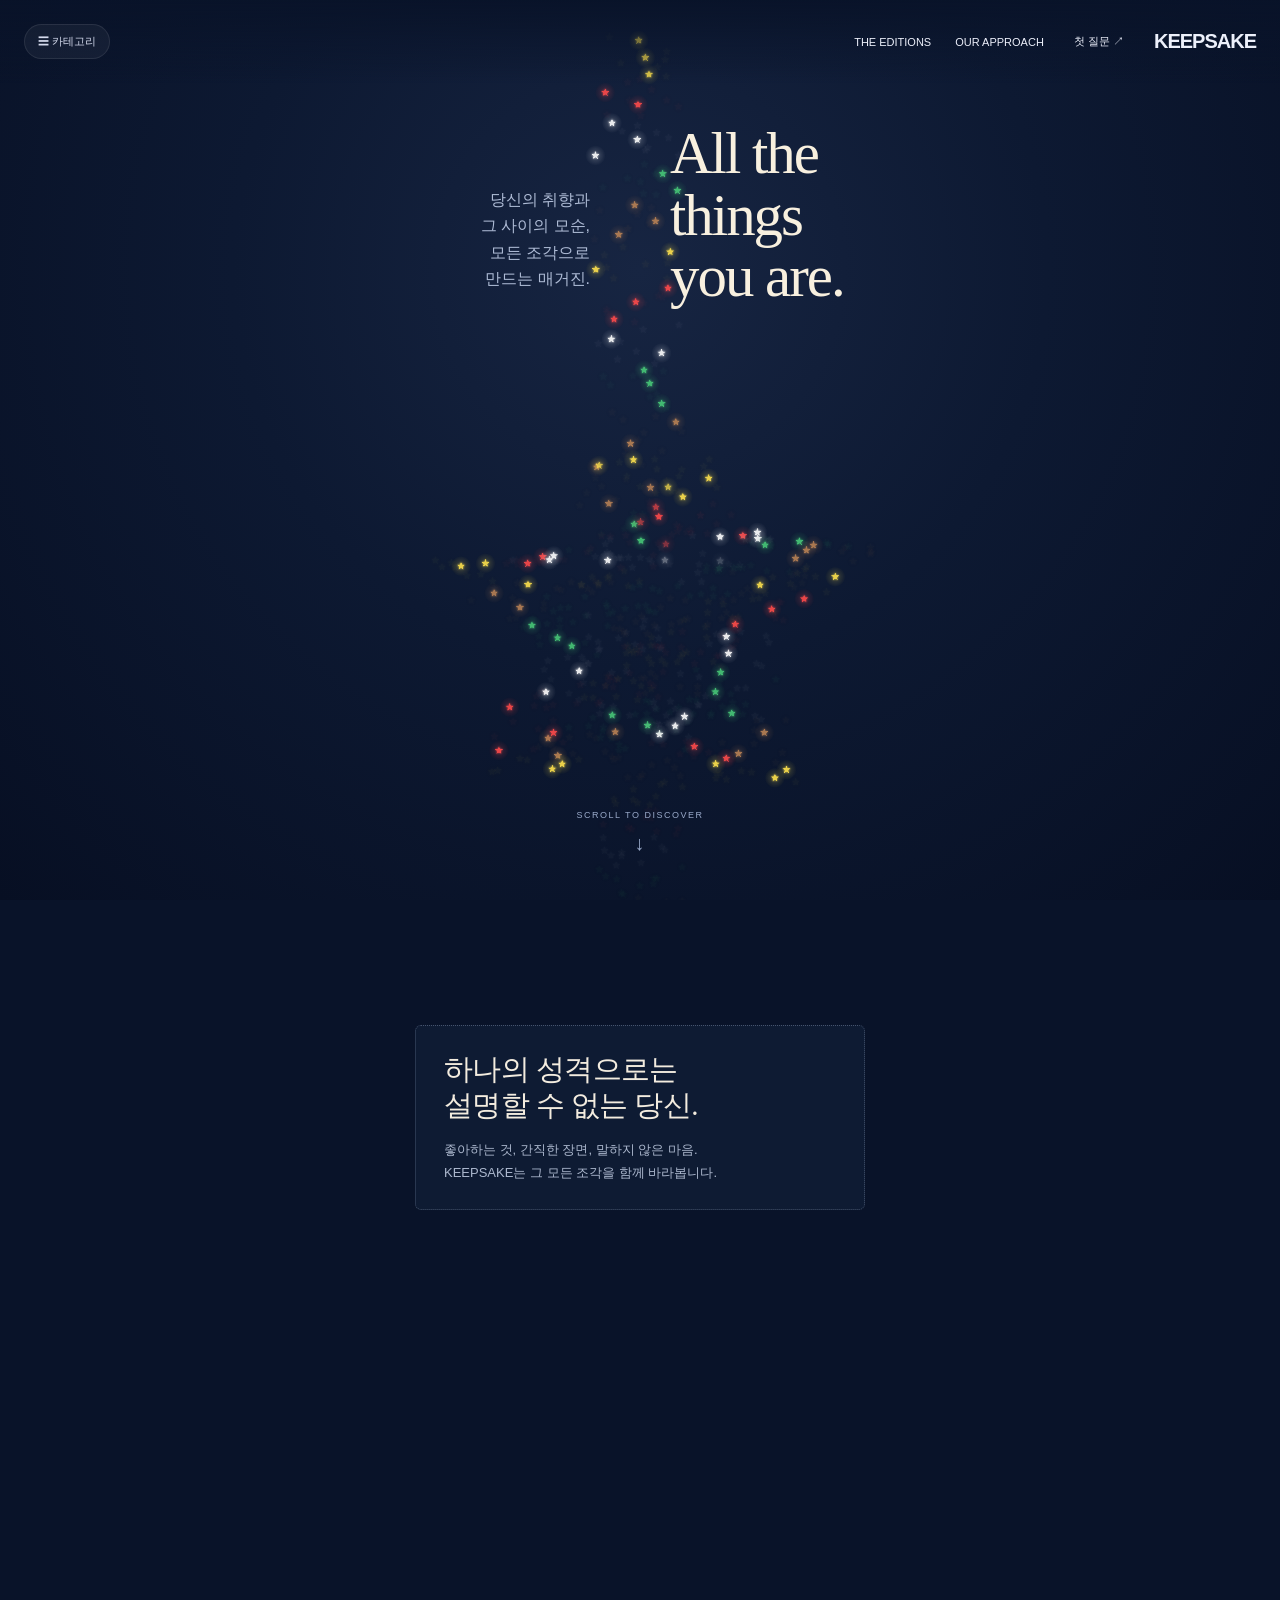
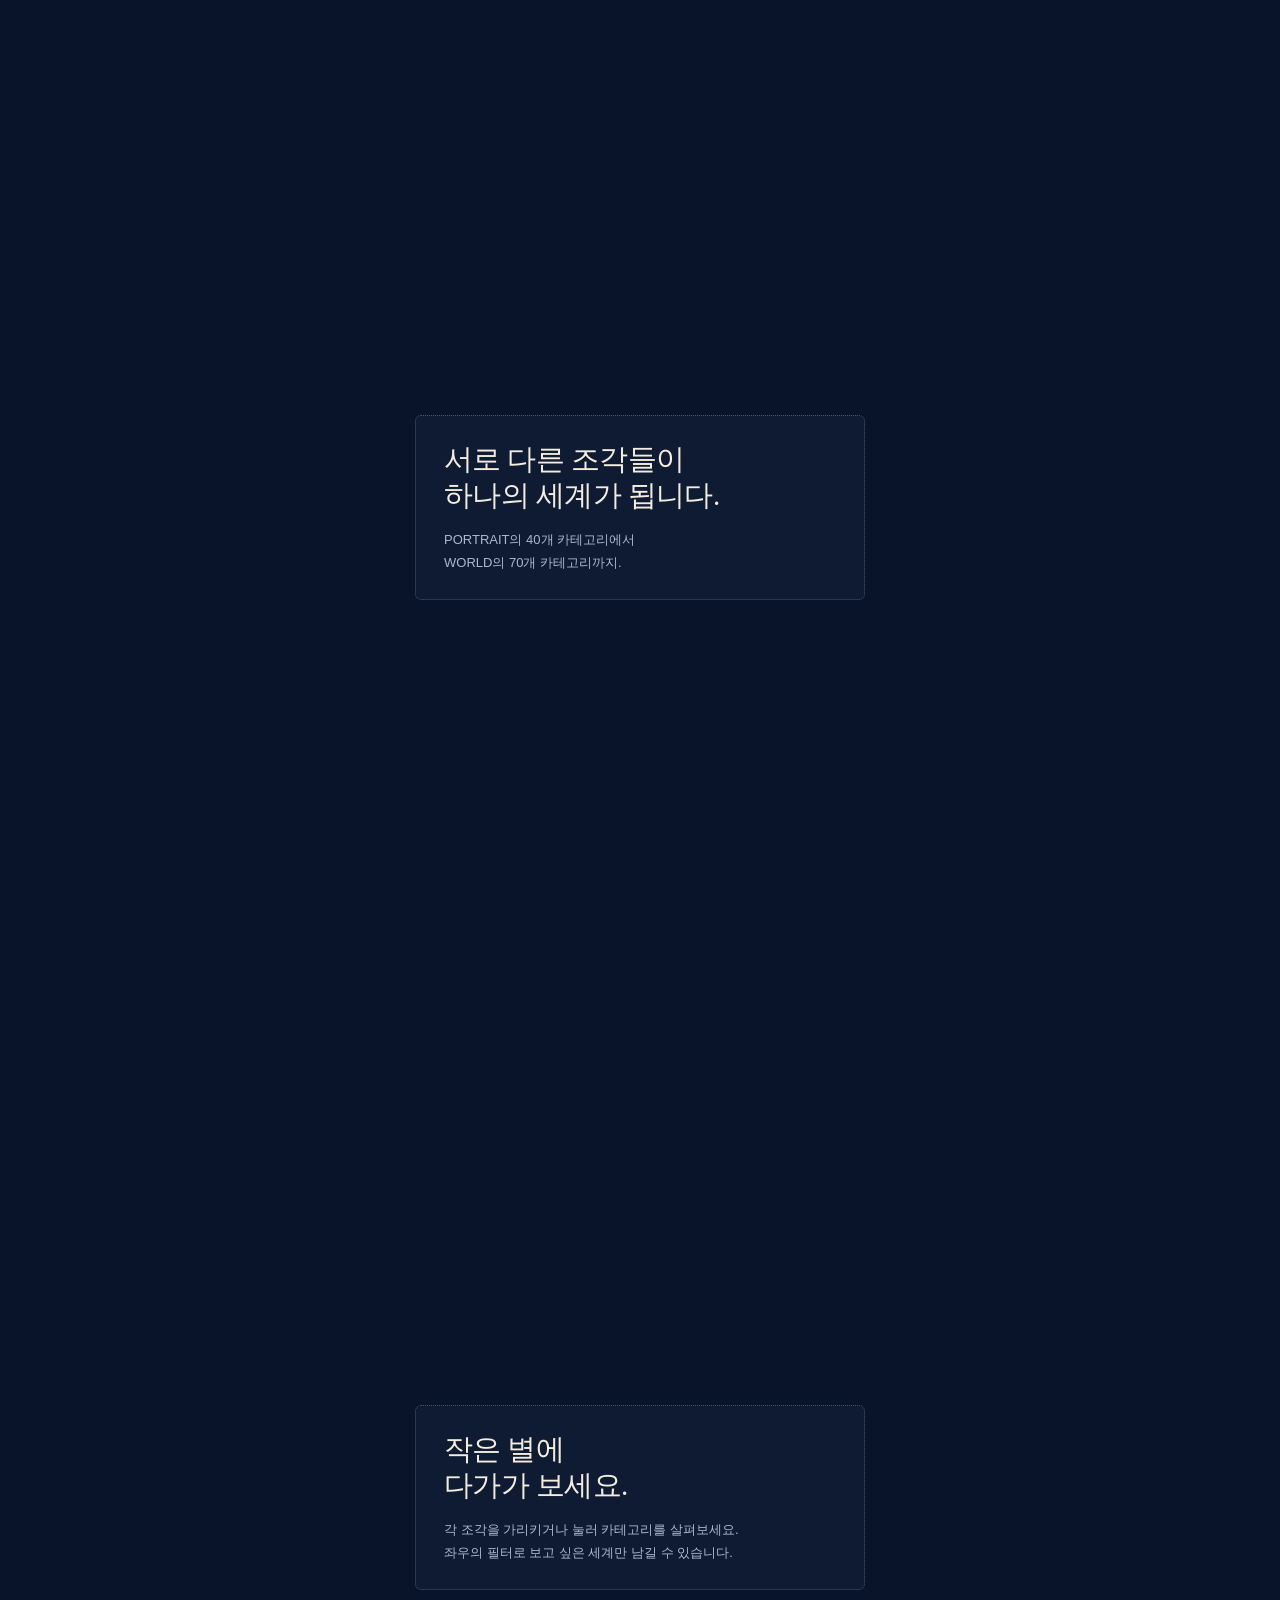
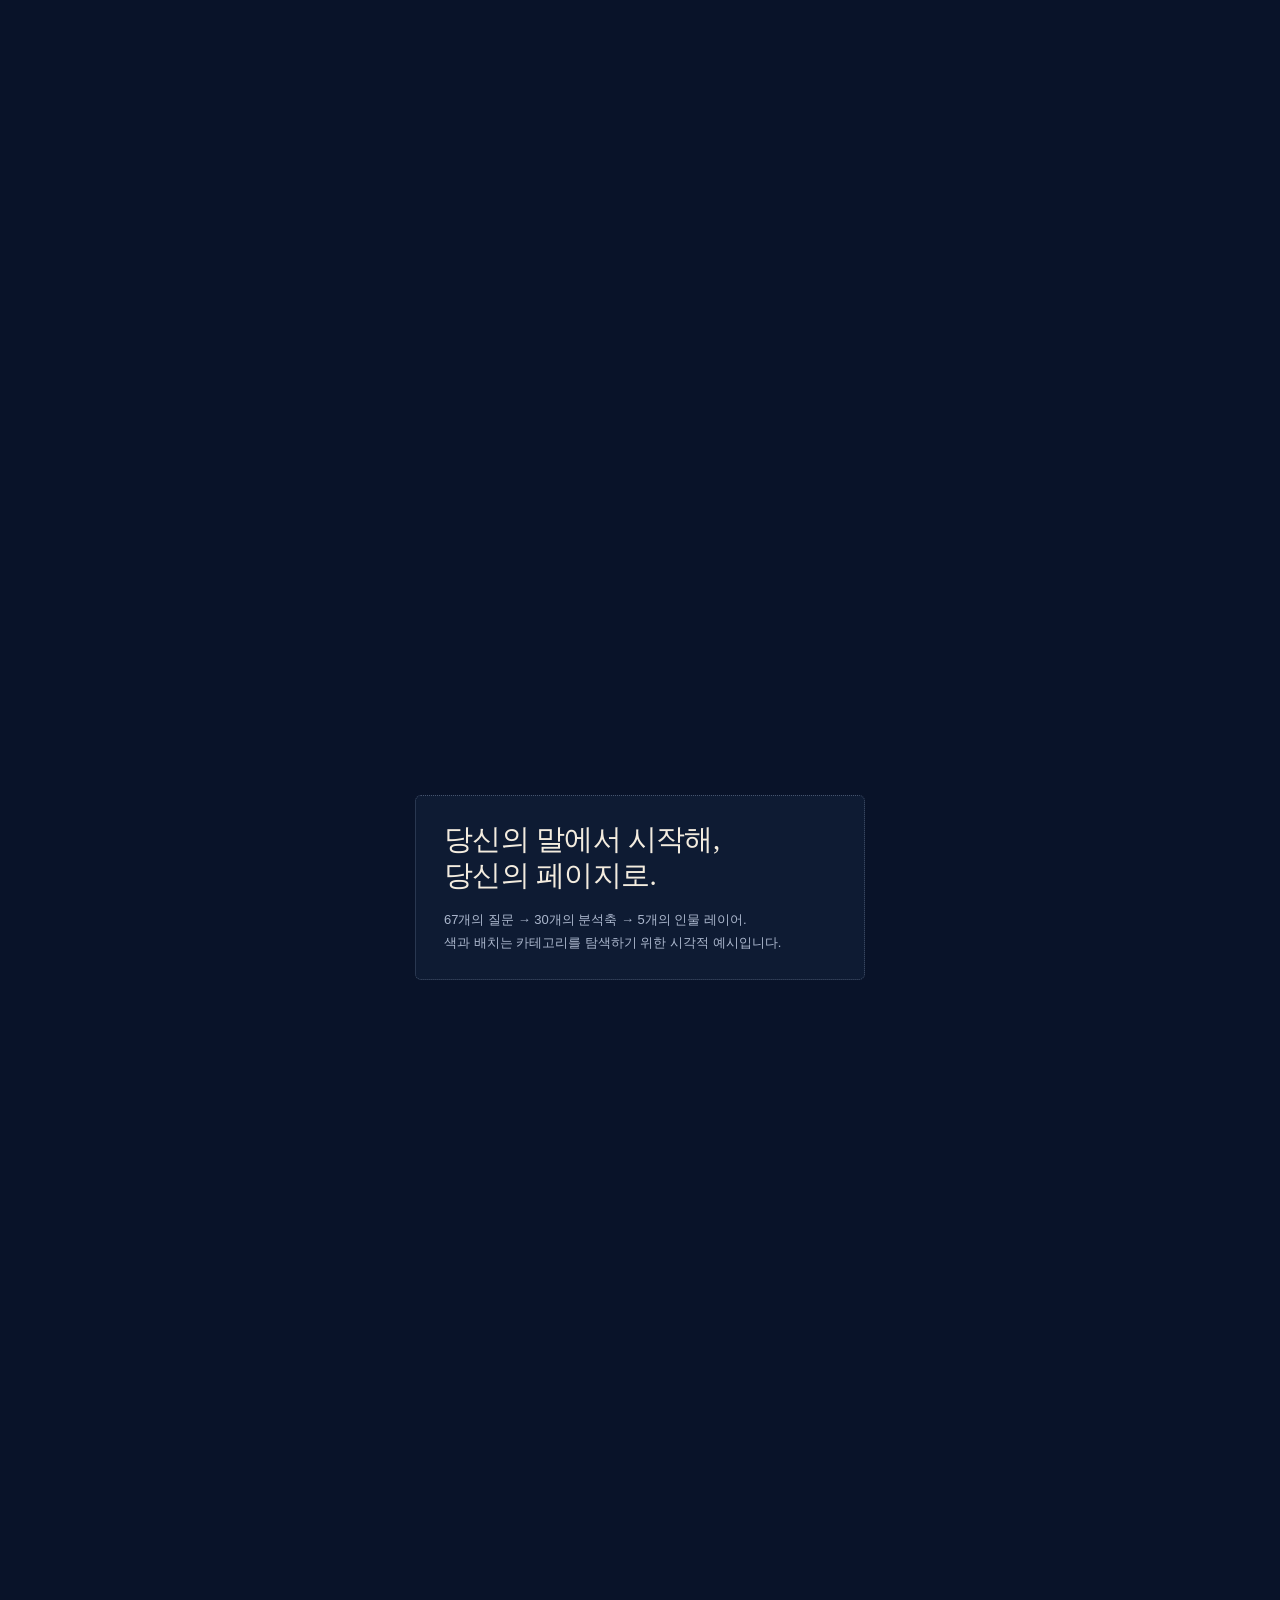
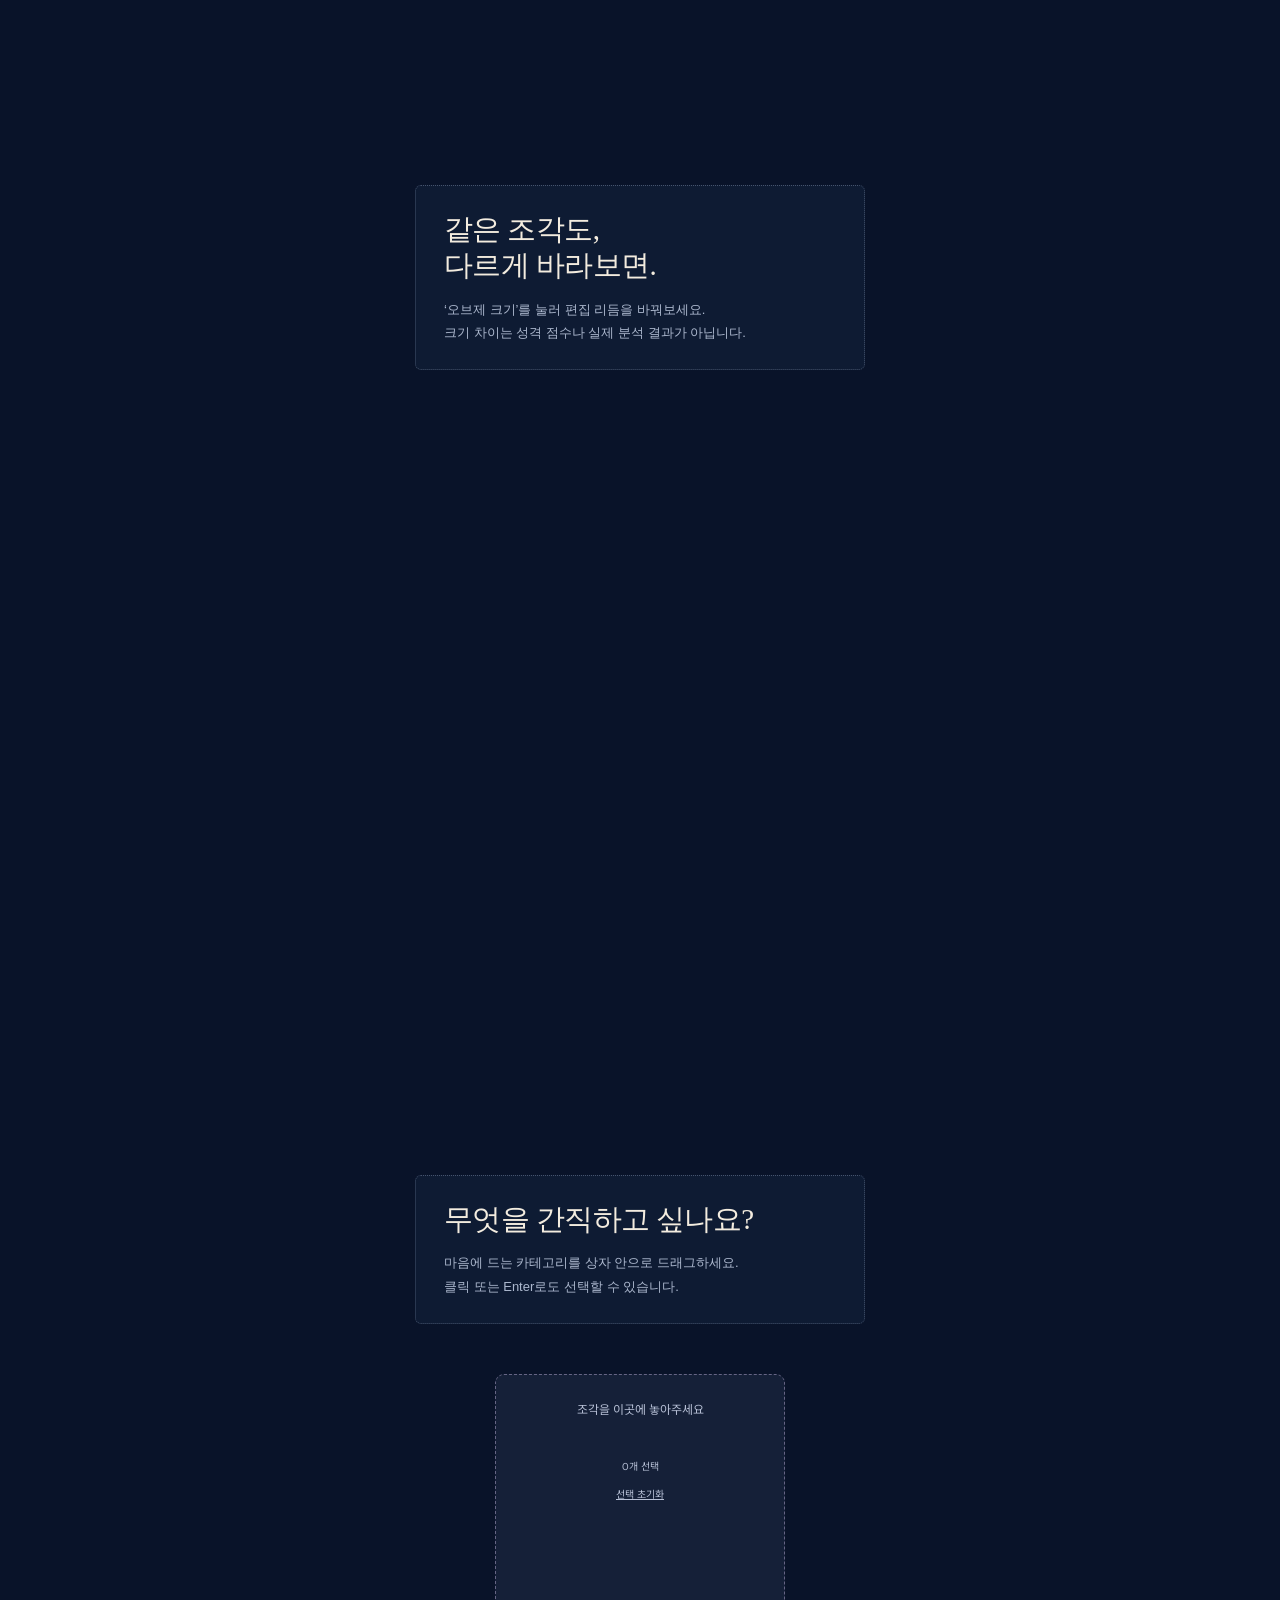
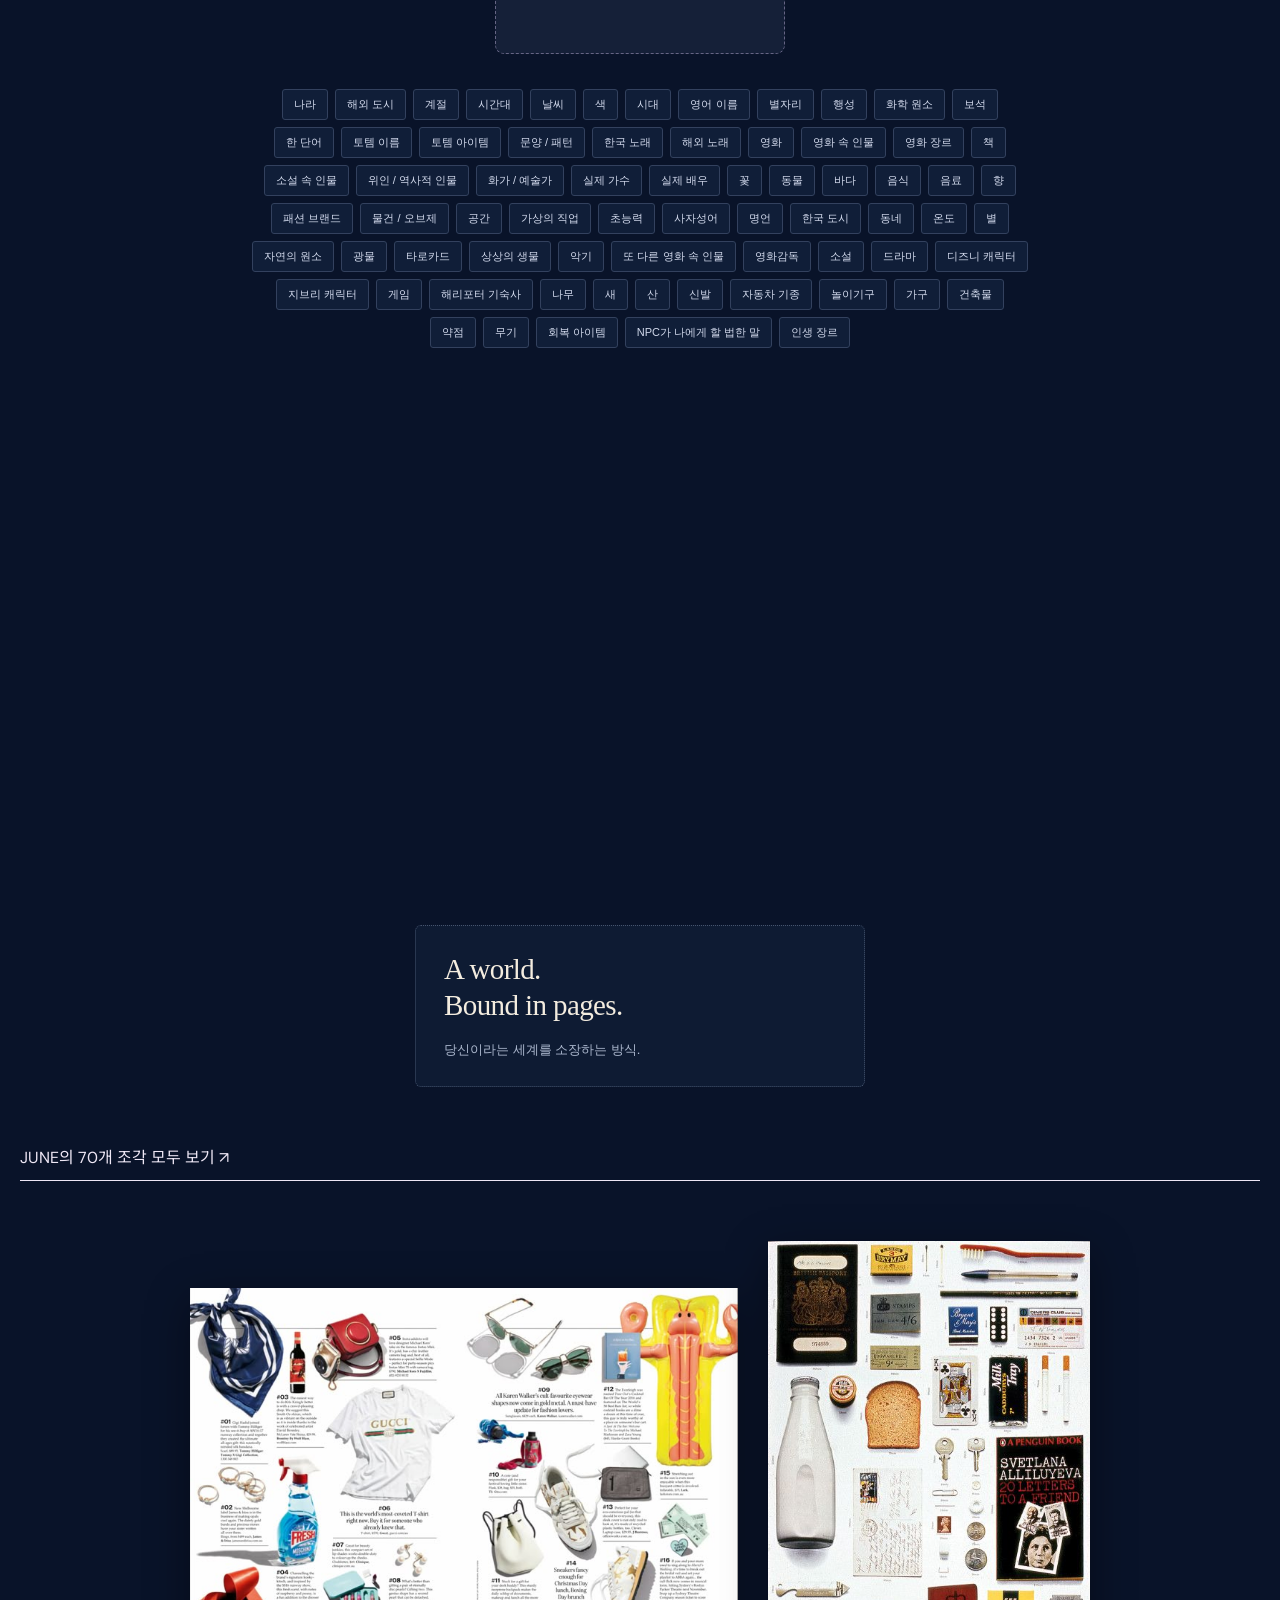
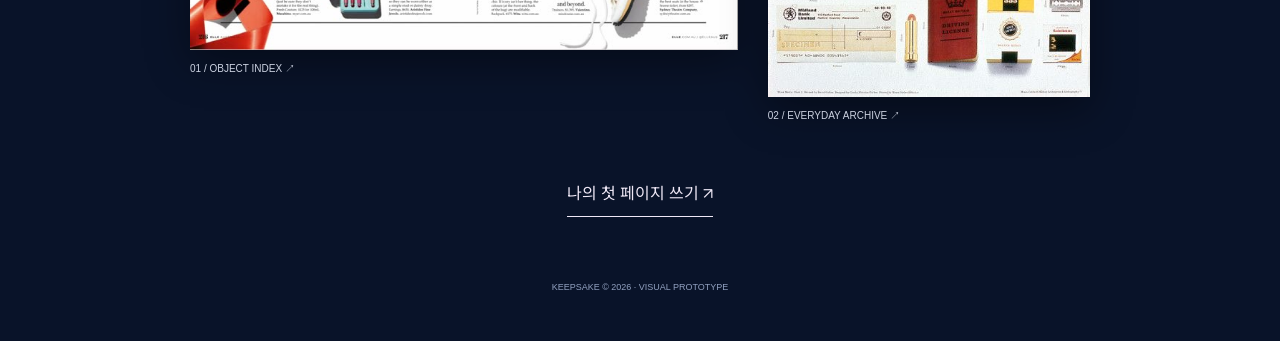
==== commit 03d73492: "Preserve current preview document when navigating category sections" ====
--- a/index.html
+++ b/index.html
@@ -17,4 +17,4 @@
 <dialog id="archive-menu" aria-label="Your personal archive 메뉴"><button id="archive-close" aria-label="메뉴 닫기">×</button><p class="archive-eyebrow">YOUR PERSONAL ARCHIVE</p><nav aria-label="아카이브 메뉴"><a href="#main"><span>The beginning</span><em>01</em></a><button id="menu-question"><span>Your 67 fragments<small class="menu-sample-note">예시 3개</small></span><em>02</em></button><a href="preview.html"><span>A little preview</span><em>03</em></a><button data-archive-info="keepsakes"><span>The keepsakes</span><em>04</em></button><button data-archive-info="wrapping"><span>The wrapping</span><em>05</em></button></nav><div class="archive-footer">당신의 이야기는, 당신에게만.<small>VISUAL DEMO · 실제 AI 분석 및 금전 결제 없음</small><button id="index-open" aria-haspopup="dialog">70개 도감 카테고리 보기 ↗</button></div></dialog><dialog id="archive-info" aria-labelledby="archive-info-title"><button id="archive-info-close" aria-label="안내 닫기">×</button><p class="archive-eyebrow">YOUR PERSONAL ARCHIVE</p><h2 id="archive-info-title"></h2><div id="archive-info-body"></div></dialog><dialog id="category-index" aria-labelledby="index-title"><header><div><small>A PERSONAL OBJECT INDEX</small><h2 id="index-title">70 things.<br>A whole world.</h2></div><button id="index-close" aria-label="카테고리 닫기">×</button></header><label for="category-search">카테고리 검색</label><input id="category-search" type="search" placeholder="이름으로 찾아보기"><p id="category-result" aria-live="polite"></p><div id="category-list"></div></dialog>
 <dialog id="reader" aria-labelledby="reader-title"><div class="reader-bar"><div><span id="reader-title"></span><span class="reader-sample">DESIGN SAMPLE</span></div><button class="close" data-close="reader" aria-label="매거진 닫기">닫기 ×</button></div><div class="reader-tabs" role="tablist" aria-label="매거진 페이지"><button role="tab" data-page="0">COVER</button><button role="tab" data-page="1">01 / IDENTITY</button><button role="tab" data-page="2">02–03 / OBJECTS</button><button role="tab" data-page="3">04 / EDITORIAL</button></div><div class="reader-content" id="reader-content"></div><div class="reader-controls"><button id="prev-page" aria-label="이전 페이지">← 이전</button><span id="page-count" aria-live="polite"></span><button id="next-page" aria-label="다음 페이지">다음 →</button></div><details class="identity-details"><summary>이 에디션의 시각적 정체성</summary><div id="identity-details"></div></details></dialog>
 <dialog id="question" aria-labelledby="question-title"><div class="reader-bar"><a class="brand" href="#">KEEPSAKE®</a><button class="close" data-close="question">닫기 ×</button></div><div class="question-body"><span class="section-label">CHAPTER 01 — 욕망과 발견 <span class="question-count">01 / 67</span></span><div class="progress"><span></span></div><span class="question-number">Q.01</span><h2 id="question-title">보고 싶지만 어떤 이유로든 끝내 못 보고 있는 영화가 있나요? 왜 못 보고 있나요?</h2><p>정답은 없어요. 짧게, 떠오르는 대로 적어주세요.</p><label for="answer" class="sr-only">첫 번째 질문의 답변</label><textarea id="answer" maxlength="60" placeholder="여기에 당신의 이야기를 적어주세요." rows="3"></textarea><div class="answer-meta"><span id="save-status" role="status">이 브라우저에만 저장됩니다</span><span id="char-count">0 / 60</span></div><div class="question-actions"><button class="text-button" id="clear-answer">답변 지우기</button><button class="solid" id="save-answer">이 문장 남겨두기 <span>↗</span></button></div><p class="question-footnote">첫 질문 화면의 시각적 프로토타입입니다.<br>전체 질문 진행과 AI 분석은 다음 단계에 연결됩니다.</p></div></dialog>
-<script type="module" src="app.js?v=sample1"></script><script type="module" src="home.js?v=five-colors1"></script><script type="module" src="archive-menu.js?v=sample1"></script><script type="module" src="category-navigation.js?v=1"></script></body></html>+<script type="module" src="app.js?v=sample1"></script><script type="module" src="home.js?v=five-colors1"></script><script type="module" src="archive-menu.js?v=sample1"></script><script type="module" src="category-navigation.js?v=2"></script></body></html>
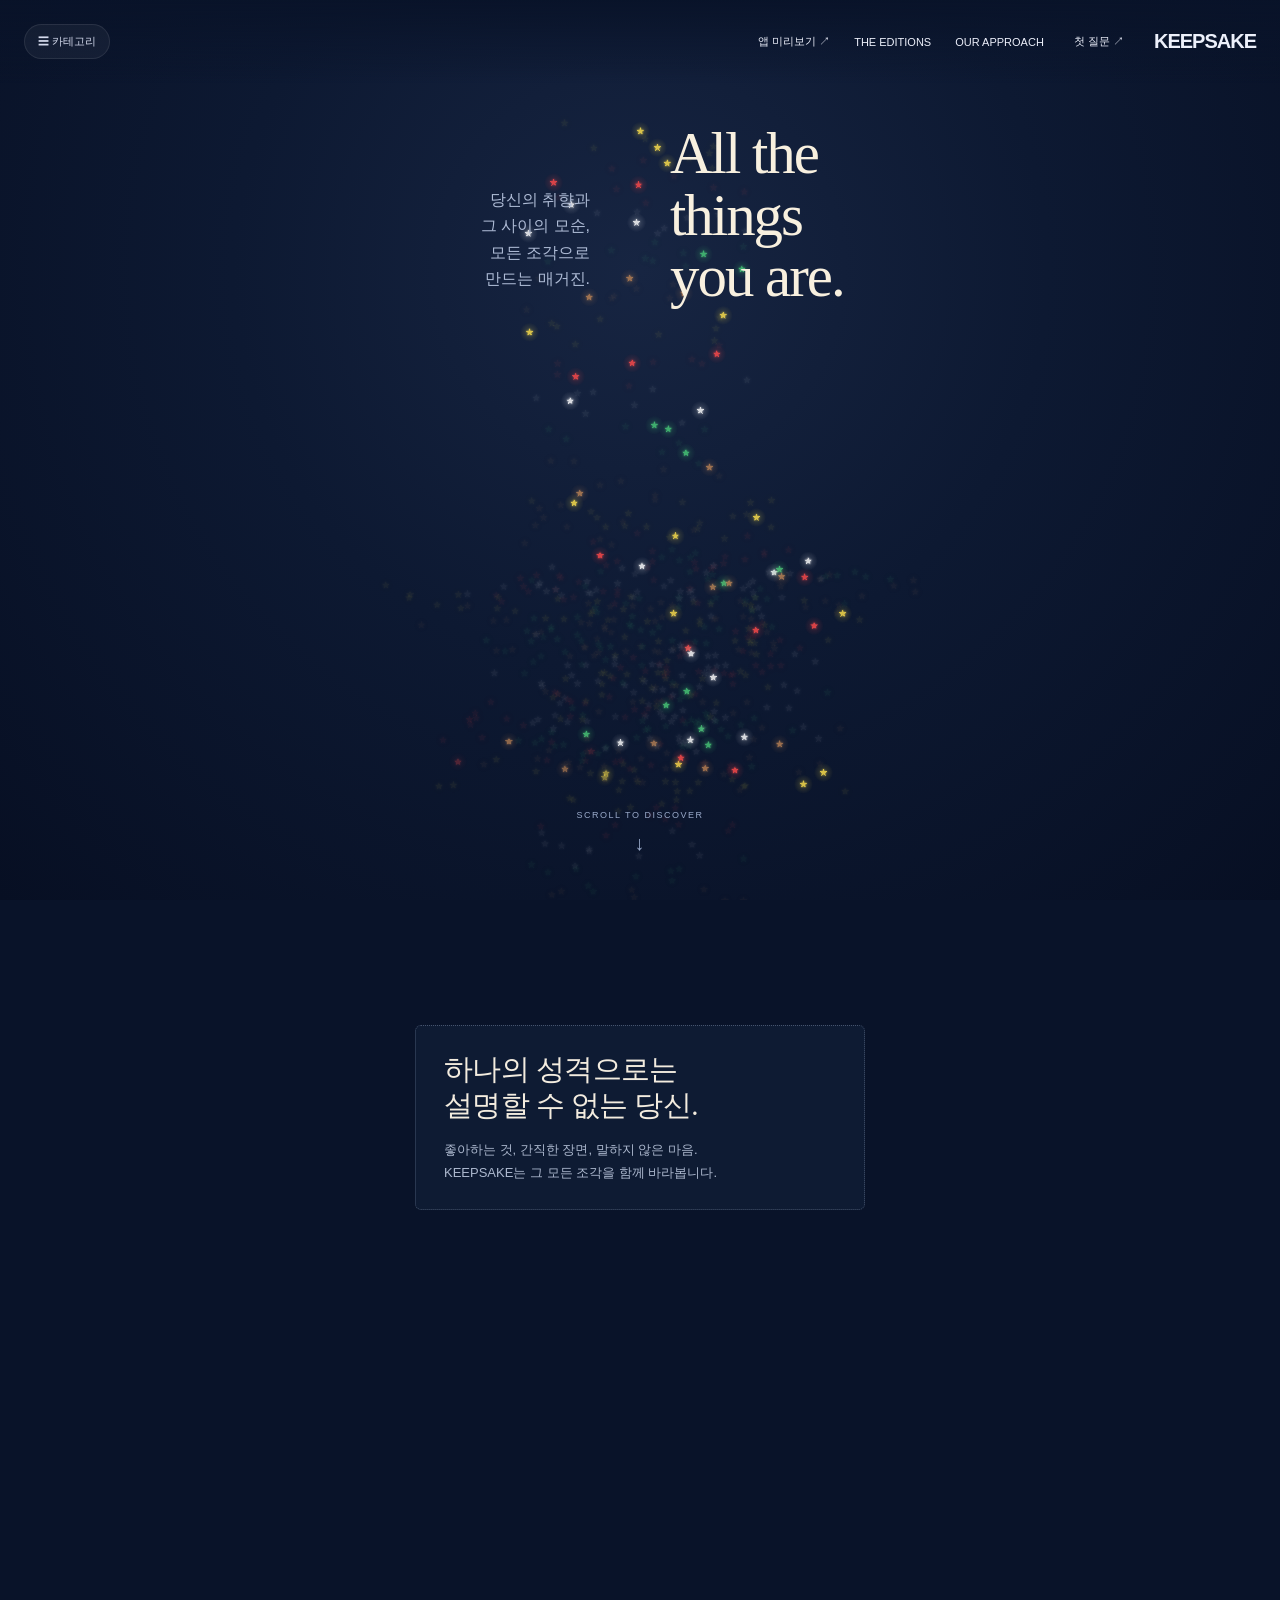
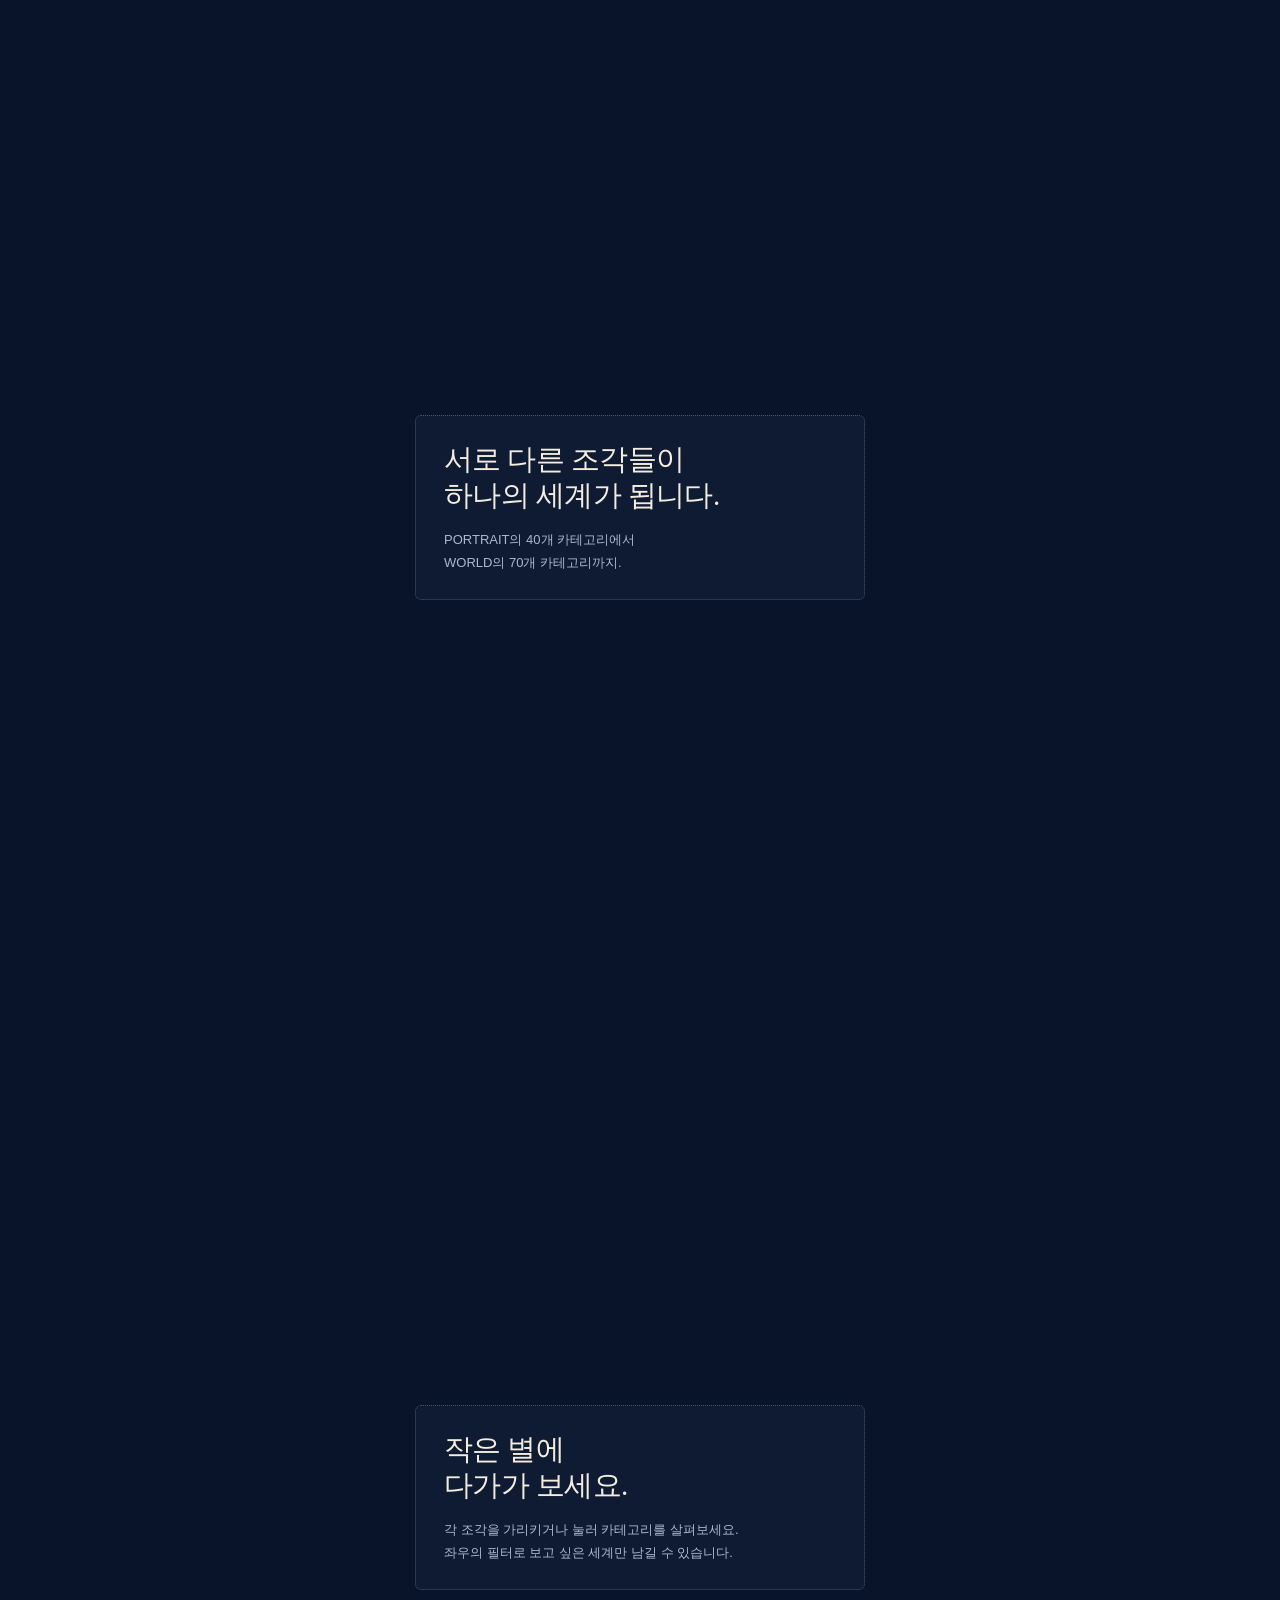
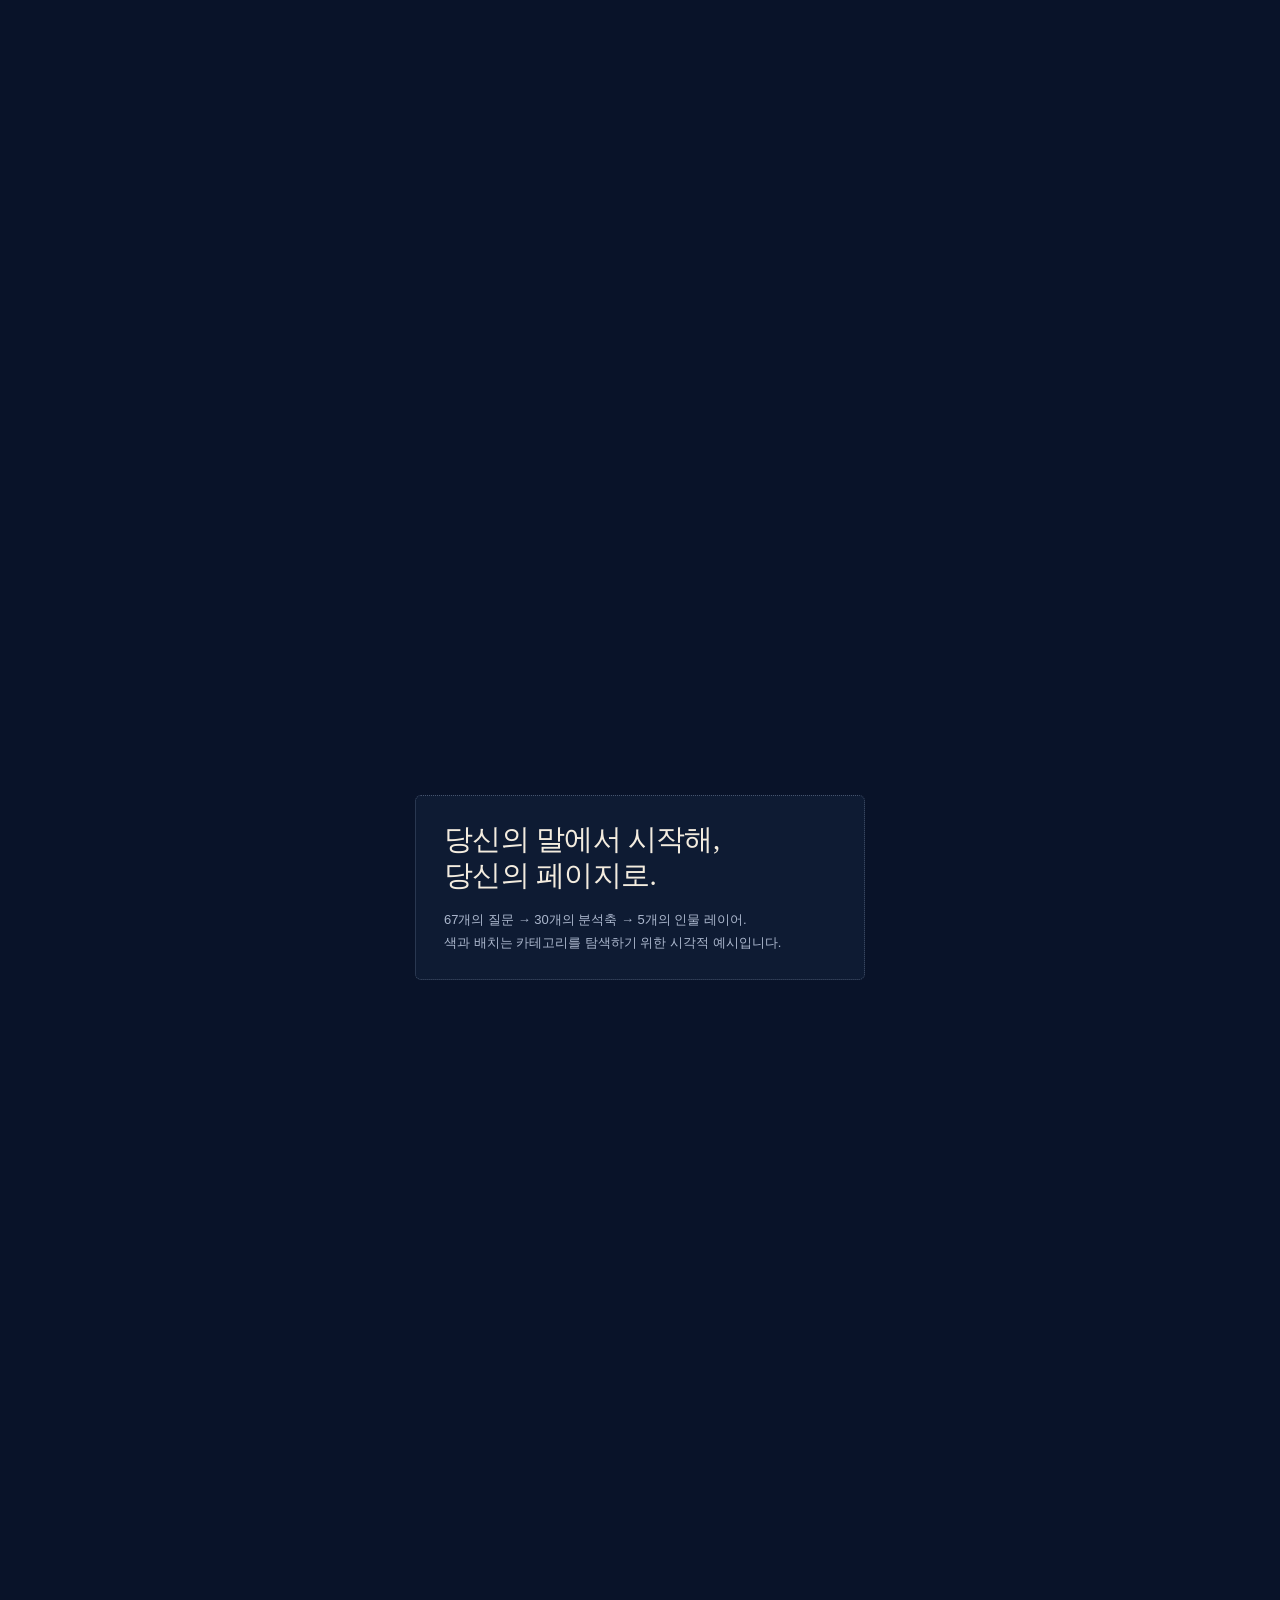
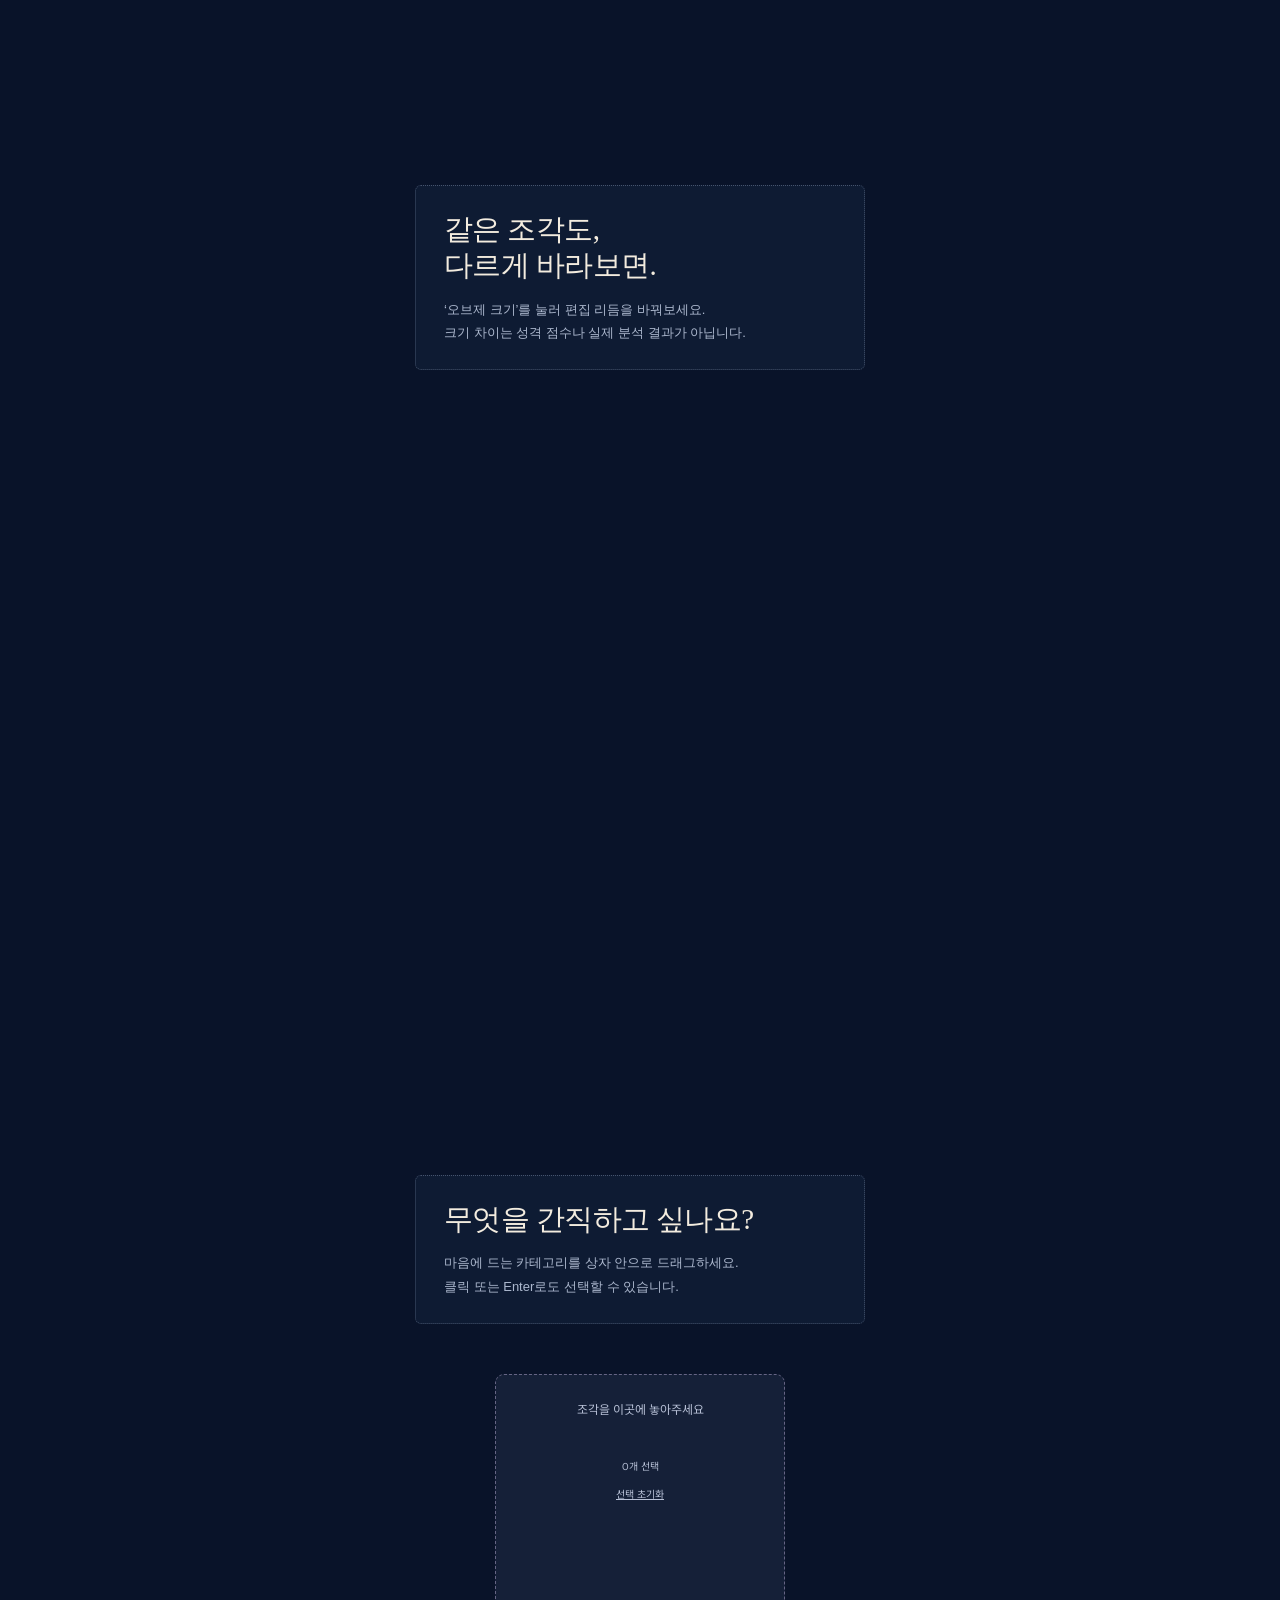
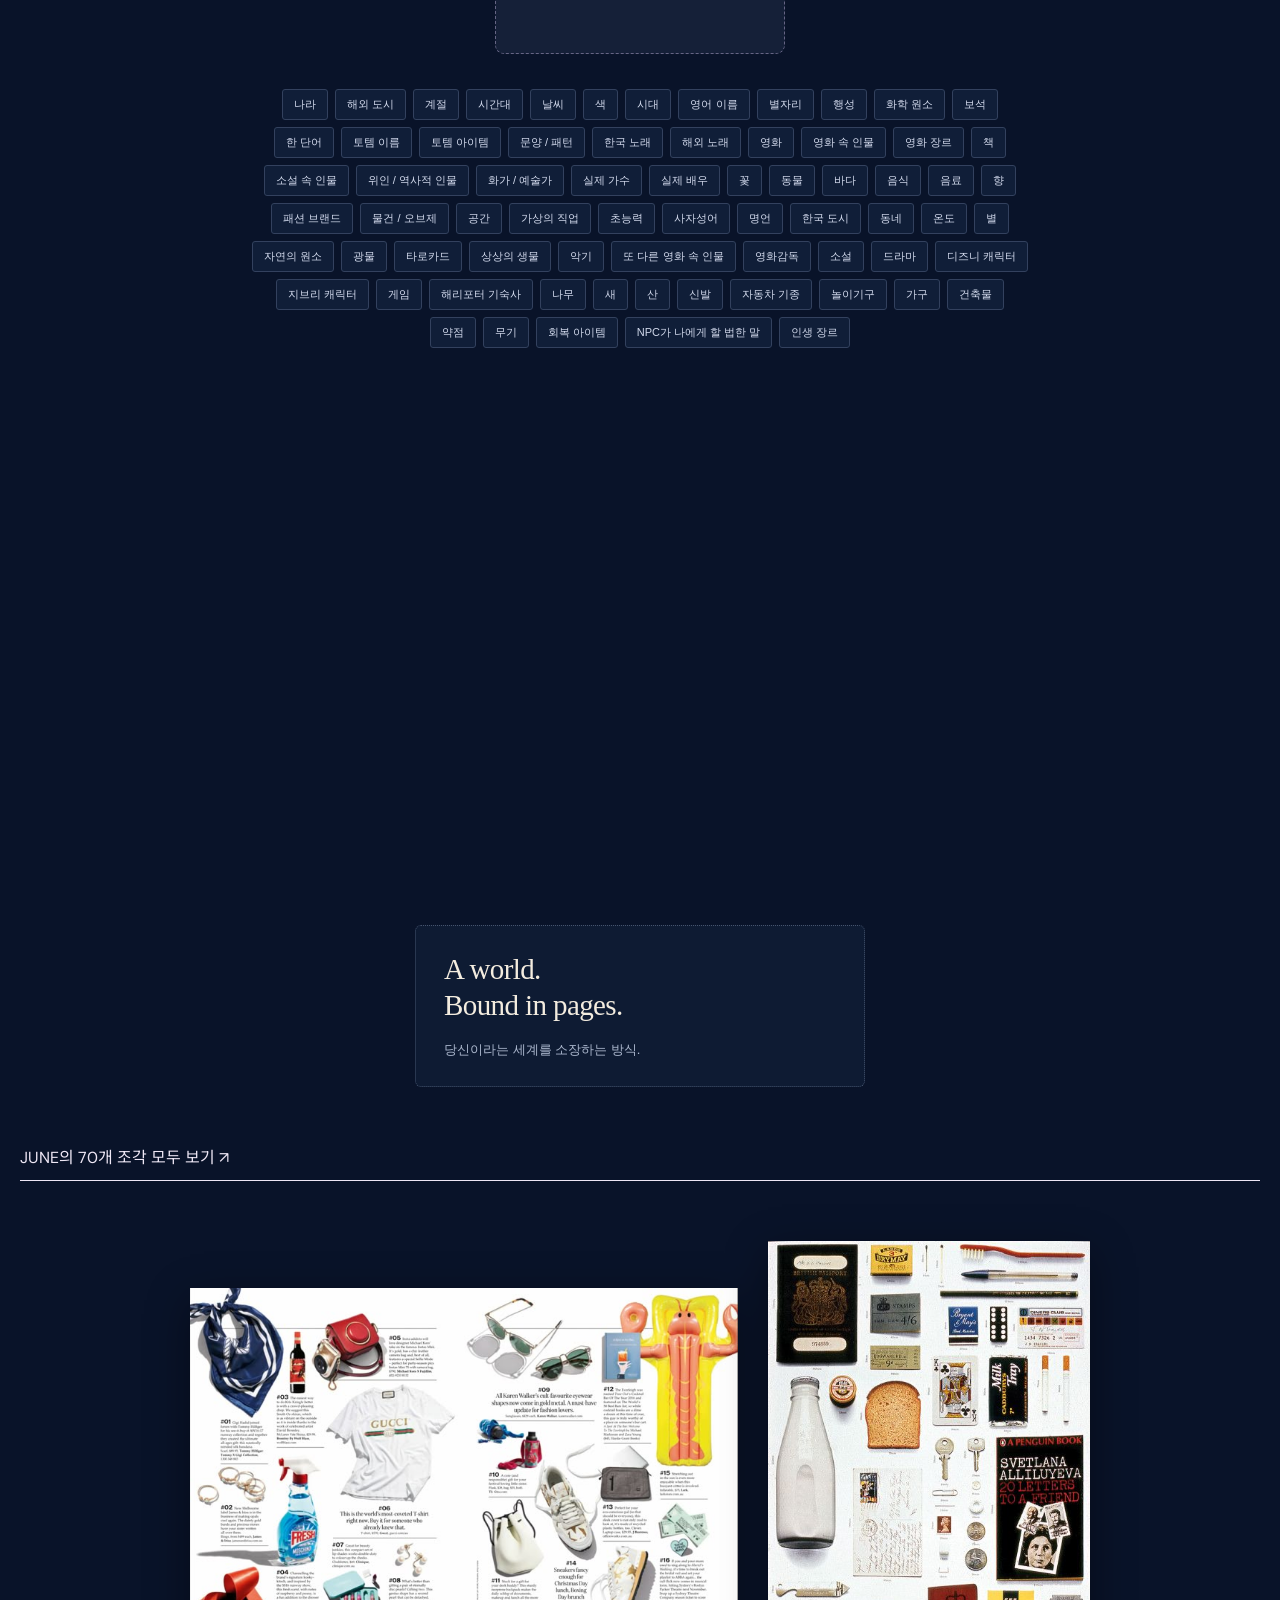
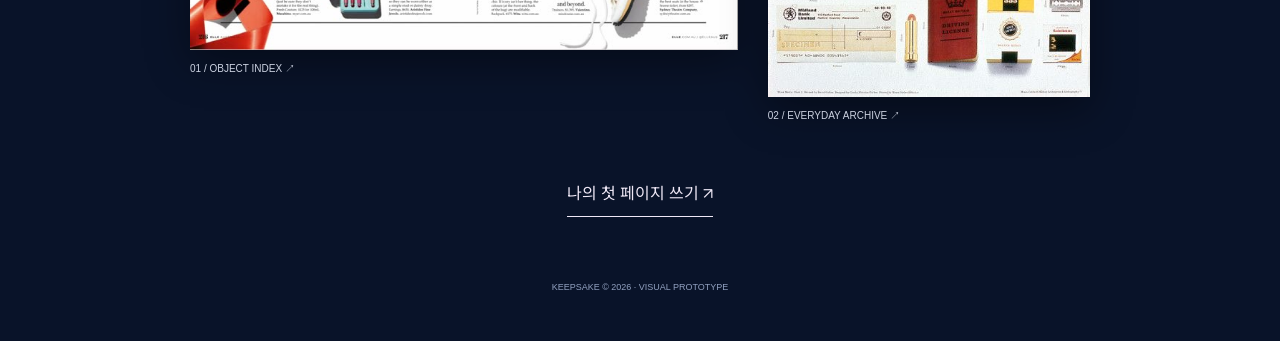
==== commit a2587c5f: "Add interactive Keepsake mobile app preview with four tabs" ====
--- a/index.html
+++ b/index.html
@@ -1,6 +1,6 @@
 <!doctype html><html lang="ko"><head><meta charset="utf-8"><meta name="viewport" content="width=device-width,initial-scale=1"><title>KEEPSAKE — All the things you are.</title><meta name="description" content="70개의 카테고리, 당신이라는 하나의 세계. KEEPSAKE 개인 매거진."><link rel="stylesheet" href="style.css"><link rel="stylesheet" href="spread.css"><link rel="stylesheet" href="home.css"><link rel="stylesheet" href="archive-menu.css?v=1"><link rel="stylesheet" href="archive-night.css?v=five-colors1"><link rel="stylesheet" href="packaging.css?v=sample1"><link rel="stylesheet" href="night-sky.css?v=pastel-space2"><link rel="stylesheet" href="category-navigation.css?v=1"></head><body><a class="skip" href="#main">본문으로 이동</a>
 <canvas id="world-canvas" aria-label="스크롤에 따라 재배열되는 KEEPSAKE 카테고리 시각화" tabindex="0"></canvas>
-<header class="world-nav"><button id="archive-open" aria-haspopup="dialog">☰ 카테고리</button><nav aria-label="메인"><a href="#editions">THE EDITIONS</a><a href="#about">OUR APPROACH</a><button data-question>첫 질문 ↗</button><a class="wordmark" href="#main">KEEPSAKE</a></nav></header>
+<header class="world-nav"><button id="archive-open" aria-haspopup="dialog">☰ 카테고리</button><nav aria-label="메인"><a href="app-preview.html">앱 미리보기 ↗</a><a href="#editions">THE EDITIONS</a><a href="#about">OUR APPROACH</a><button data-question>첫 질문 ↗</button><a class="wordmark" href="#main">KEEPSAKE</a></nav></header>
 <main id="main" class="world-story">
 <section class="story-step world-intro"><div class="intro-pair"><p>당신의 취향과<br>그 사이의 모순,<br>모든 조각으로<br>만드는 매거진.</p><h1>All the<br>things<br>you are.</h1></div><a href="#about" class="scroll-cue">SCROLL TO DISCOVER <span>↓</span></a></section>
 <section id="about" class="story-step"><div class="story-copy"><h2>하나의 성격으로는<br>설명할 수 없는 당신.</h2><p>좋아하는 것, 간직한 장면, 말하지 않은 마음.<br>KEEPSAKE는 그 모든 조각을 함께 바라봅니다.</p></div></section>
